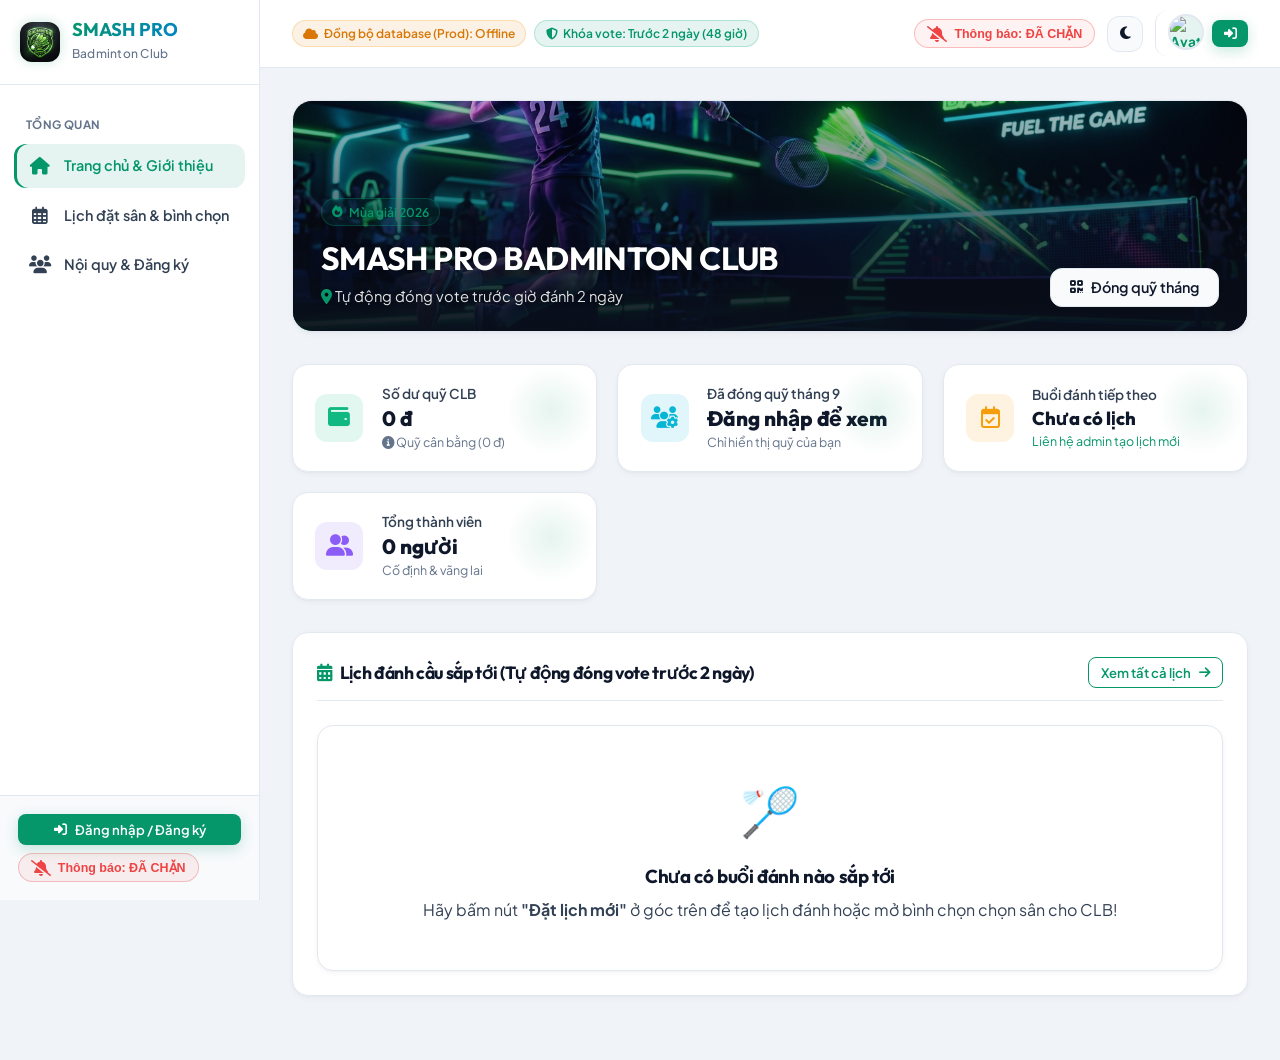
==== index.html @ 97ade087 "Auto sync: 2026-10-11 00:41:10" ====
<!DOCTYPE html>
<html lang="vi" data-theme="light">
<head>
  <meta charset="UTF-8">
  <meta name="viewport" content="width=device-width, initial-scale=1.0">
  <!-- Anti-FOUC Theme Initialization (Browser & User-Personalized Instant Loading) -->
  <script>
    (function() {
      try {
        var sessionRaw = localStorage.getItem('SMASH_PRO_AUTH_SESSION_V2') || sessionStorage.getItem('SMASH_PRO_AUTH_SESSION_V2');
        var userId = null;
        if (sessionRaw) {
          try { userId = JSON.parse(sessionRaw).id; } catch(e){}
        }
        var userTheme = userId ? localStorage.getItem('smash_pro_theme_' + userId) : null;
        var guestTheme = localStorage.getItem('smash_pro_theme_guest');
        var deviceTheme = localStorage.getItem('smash_pro_theme');
        var activeTheme = userTheme || (!userId && guestTheme) || deviceTheme || 'light';
        document.documentElement.setAttribute('data-theme', activeTheme);
      } catch(e) {}
    })();
  </script>
  <title>SMASH PRO - Quản lý đặt sân & quỹ cầu lông hàng tháng</title>
  <meta name="description" content="Ứng dụng quản lý lịch đặt sân cầu lông, bình chọn tham gia tự động khóa trước 2 ngày, quản lý quỹ cố định hàng tháng, VietQR và chia tiền sân thông minh.">

  <!-- Favicon & Browser Tab Icons -->
  <link rel="icon" type="image/svg+xml" href="assets/favicon.svg">
  <link rel="alternate icon" type="image/png" href="assets/favicon.png">
  <link rel="apple-touch-icon" href="assets/favicon.png">
  <meta name="theme-color" content="#10b981">

  <!-- Google Fonts -->
  <link rel="preconnect" href="https://fonts.googleapis.com">
  <link rel="preconnect" href="https://fonts.gstatic.com" crossorigin>
  <link href="https://fonts.googleapis.com/css2?family=Outfit:wght@400;500;600;700;800&family=Plus+Jakarta+Sans:wght@300;400;500;600;700;800&display=swap" rel="stylesheet">

  <!-- Font Awesome 6 Icons -->
  <link rel="stylesheet" href="https://cdnjs.cloudflare.com/ajax/libs/font-awesome/6.4.0/css/all.min.css">

  <!-- Chart.js for Financial Analytics -->
  <script src="https://cdn.jsdelivr.net/npm/chart.js"></script>

  <!-- Canvas Confetti for Payment Success -->
  <script src="https://cdn.jsdelivr.net/npm/canvas-confetti@1.6.0/dist/confetti.browser.min.js"></script>

  <!-- Application Stylesheets -->
  <link rel="stylesheet" href="css/variables.css">
  <link rel="stylesheet" href="css/base.css">
  <link rel="stylesheet" href="css/components.css">
  <link rel="stylesheet" href="css/schedule.css">
  <link rel="stylesheet" href="css/voting.css">
  <link rel="stylesheet" href="css/fund.css">
  <link rel="stylesheet" href="css/utilities.css">
  <link rel="stylesheet" href="css/responsive.css">
</head>
<body>

  <div class="app-container">
    <!-- Sidebar Backdrop for Mobile -->
    <div class="sidebar-backdrop" id="sidebar-backdrop" onclick="document.getElementById('sidebar')?.classList.remove('open'); document.getElementById('sidebar-backdrop')?.classList.remove('active');"></div>

    <!-- Left Sidebar -->
    <aside class="sidebar" id="sidebar">
      <div class="sidebar-brand">
        <div class="flex items-center gap-3" style="flex: 1; min-width: 0;">
          <img src="assets/club-logo.jpg" alt="Logo CLB SMASH PRO" class="brand-logo-img" onerror="this.src='https://ui-avatars.com/api/?name=Smash+Pro&background=10b981&color=fff'">
          <div class="brand-text">
            <h2 id="sidebar-club-name">SMASH PRO</h2>
            <span id="sidebar-club-slogan">Badminton Club</span>
          </div>
        </div>
        <button class="sidebar-close-btn" id="sidebar-close-btn" aria-label="Đóng menu" onclick="document.getElementById('sidebar')?.classList.remove('open'); document.getElementById('sidebar-backdrop')?.classList.remove('active');">
          <i class="fas fa-times"></i>
        </button>
      </div>

      <nav class="sidebar-nav">
        <div class="nav-section-title">Tổng quan</div>
        <a href="#dashboard" class="nav-link active" data-tab="dashboard">
          <i class="fas fa-home"></i>
          <span>Trang chủ & Giới thiệu</span>
        </a>
        <a href="#schedule" class="nav-link" data-tab="schedule">
          <i class="far fa-calendar-alt"></i>
          <span>Lịch đặt sân & bình chọn</span>
        </a>
        <a href="#members" class="nav-link" data-tab="members">
          <i class="fas fa-users"></i>
          <span id="nav-members-label">Thành viên & Nội quy</span>
        </a>

        <div class="nav-section-title member-fixed-only">Tài chính & quỹ</div>
        <a href="#fund" class="nav-link member-fixed-only" data-tab="fund">
          <i class="fas fa-hand-holding-usd"></i>
          <span>Quỹ cố định hàng tháng</span>
        </a>
        <a href="#cashbook" class="nav-link member-fixed-only" data-tab="cashbook">
          <i class="fas fa-book-open"></i>
          <span>Sổ thu chi CLB</span>
        </a>

        <!-- Admin Only Tools -->
        <div class="nav-section-title admin-only">Quản trị CLB</div>
        <a href="#bill-splitter" class="nav-link admin-only" data-tab="bill-splitter">
          <i class="fas fa-calculator"></i>
          <span>Chia tiền sân (Admin)</span>
        </a>
        <a href="#settings" class="nav-link admin-only" data-tab="settings">
          <i class="fas fa-cog"></i>
          <span>Cài đặt CLB</span>
        </a>
      </nav>

      <div class="sidebar-footer">
        <div id="sidebar-user-card" class="user-card-clickable" onclick="App.openUserProfileModal()" title="Bấm để xem hồ sơ và đổi Avatar" style="display: none; background: var(--bg-card); border: 1px solid var(--border-color); border-radius: var(--radius-md); padding: 0.65rem 0.75rem; margin-bottom: 0.6rem; cursor: pointer;">
          <div class="flex items-center gap-3">
            <div style="position: relative;">
              <img id="sidebar-user-avatar" class="avatar" src="https://ui-avatars.com/api/?name=User&background=10b981&color=fff" alt="Avatar" style="width: 38px; height: 38px; border-radius: 50%; object-fit: cover;">
              <span style="position: absolute; bottom: -2px; right: -2px; width: 15px; height: 15px; background: var(--primary); color: #fff; border-radius: 50%; font-size: 8px; display: flex; align-items: center; justify-content: center; border: 1.5px solid var(--bg-card);" title="Đổi Avatar"><i class="fas fa-camera"></i></span>
            </div>
            <div style="flex: 1; min-width: 0;">
              <div class="flex items-center justify-between gap-1">
                <div id="sidebar-user-name" class="font-bold truncate" style="font-size: 0.85rem; color: var(--text-main);">Người dùng</div>
                <i class="fas fa-edit text-muted" style="font-size: 0.75rem;" title="Chỉnh sửa hồ sơ"></i>
              </div>
              <span id="sidebar-user-role" class="badge badge-warning" style="font-size: 0.65rem; margin-top: 0.15rem; display: inline-block;">Thành viên</span>
            </div>
          </div>
        </div>
        <div id="sidebar-auth-btn-wrapper">
          <button class="btn btn-primary btn-sm w-full" style="justify-content: center;" onclick="App.showAuthModal('login')">
            <i class="fas fa-sign-in-alt"></i> Đăng nhập / Đăng ký
          </button>
        </div>

        <!-- Notification Toggle Button -->
        <div id="notif-toggle-sidebar" style="margin-top: 0.5rem;"></div>
      </div>
    </aside>

    <!-- Main Content Area -->
    <main class="main-content">
      <!-- Top Sticky Header -->
      <header class="top-header">
        <div class="flex items-center gap-3">
          <button class="mobile-menu-btn" id="mobile-menu-toggle" aria-label="Mở danh mục điều hướng">
            <i class="fas fa-bars"></i>
          </button>
          <div class="flex items-center gap-2">
            <span class="badge badge-paid" id="cloud-sync-badge" onclick="AppStorage.pullFromCloud()" title="Bấm để đồng bộ dữ liệu database mới nhất" style="font-size: 0.75rem; cursor: pointer;">
              <i class="fas fa-cloud text-primary"></i> <span id="cloud-sync-text">Đồng bộ database: Đã kết nối</span>
            </span>
            <button type="button" class="btn btn-outline-primary btn-sm hidden sm:inline-flex" onclick="AppStorage.pushToCloud(null, true)" title="Lưu dữ liệu hiện tại lên database ngay" style="padding: 0.2rem 0.55rem; font-size: 0.72rem; border-radius: var(--radius-full);">
              <i class="fas fa-cloud-upload-alt"></i> <span>Lưu Database</span>
            </button>
            <span class="badge badge-paid" style="font-size: 0.75rem;"><i class="fas fa-shield-alt"></i> Khóa vote: Trước 2 ngày (48 giờ)</span>
          </div>
        </div>

        <div class="flex items-center gap-3">
          <!-- Notification Toggle -->
          <div id="notif-toggle-header"></div>

          <!-- Theme Toggle -->
          <button class="btn btn-secondary btn-icon" onclick="App.toggleTheme()" title="Đổi giao diện sáng / tối">
            <i id="theme-toggle-icon" class="fas fa-sun"></i>
          </button>

          <!-- Current User Profile & Login/Logout in Header -->
          <div class="flex items-center gap-2 sm:gap-3 user-card-clickable" id="header-user-section" onclick="App.handleHeaderUserClick()" title="Hồ sơ người dùng" style="border-left: 1px solid var(--border-color); padding-left: 0.75rem; cursor: pointer; border-radius: var(--radius-md); padding-top: 0.2rem; padding-bottom: 0.2rem;">
            <div style="position: relative;">
              <img id="header-user-avatar" class="avatar" src="https://ui-avatars.com/api/?name=Khach&background=64748b&color=fff" alt="Avatar" style="object-fit: cover;">
              <span id="header-user-edit-dot" style="display: none; position: absolute; bottom: -2px; right: -2px; width: 13px; height: 13px; background: var(--primary); color: #fff; border-radius: 50%; font-size: 7px; display: flex; align-items: center; justify-content: center; border: 1.5px solid var(--bg-card);"><i class="fas fa-pen"></i></span>
            </div>
            <div class="hidden sm:block" style="line-height: 1.2;">
              <div id="header-user-name" class="font-bold" style="font-size: 0.88rem;">Khách vãng lai</div>
              <span id="header-user-role" class="badge badge-neutral" style="font-size: 0.68rem; margin-top: 0.15rem;">Chưa đăng nhập</span>
            </div>
            <div id="header-auth-btn-wrapper">
              <button class="btn btn-primary btn-sm" onclick="App.showAuthModal('login'); event.stopPropagation();" title="Đăng nhập tài khoản" style="padding: 0.4rem 0.65rem;">
                <i class="fas fa-sign-in-alt"></i> <span class="hidden md:inline">Đăng nhập</span>
              </button>
            </div>
          </div>
        </div>
      </header>

      <!-- Page Content Area with Tab Panes -->
      <div class="page-body">

        <!-- TAB 1: DASHBOARD -->
        <div class="tab-pane active" id="tab-dashboard">
          <!-- Hero Club Banner -->
          <div class="card" style="padding: 0; margin-bottom: 2rem; border-radius: var(--radius-xl); overflow: hidden; position: relative;">
            <div style="height: 230px; background: url('assets/hero-banner.jpg') center/cover no-repeat; position: relative;">
              <div style="position: absolute; inset: 0; background: linear-gradient(180deg, rgba(9, 14, 26, 0.25) 0%, rgba(9, 14, 26, 0.96) 100%);"></div>
              <div style="position: absolute; bottom: 1.5rem; left: 1.75rem; right: 1.75rem; display: flex; justify-content: space-between; align-items: flex-end; flex-wrap: wrap; gap: 1rem;">
                <div style="flex: 1; min-width: 0;">
                  <div class="flex items-center gap-2" style="margin-bottom: 0.5rem; flex-wrap: wrap;">
                    <span class="badge badge-paid" id="dash-hero-season"><i class="fas fa-fire"></i> Mùa giải 2026</span>
                    <button class="btn btn-icon btn-xs admin-only" onclick="SettingsModule.openEditHeroBannerModal()" title="Admin: Chỉnh sửa thông tin banner" style="padding: 0.15rem 0.45rem; font-size: 0.72rem; border-radius: var(--radius-full); background: rgba(0,0,0,0.45); border: 1px solid rgba(255,255,255,0.35); color: #fff;">
                      <i class="fas fa-pencil-alt text-warning"></i>
                    </button>
                  </div>
                  <h1 id="dash-hero-title" style="font-size: 2rem; color: #fff; text-shadow: 0 2px 10px rgba(0,0,0,0.5); word-break: break-word;">SMASH PRO BADMINTON CLUB</h1>
                  <p id="dash-hero-subtitle" style="color: rgba(255, 255, 255, 0.88); font-size: 0.92rem; margin-top: 0.2rem; text-shadow: 0 1px 4px rgba(0,0,0,0.6); word-break: break-word;">
                    <i class="fas fa-map-marker-alt text-primary"></i> Tự động đóng vote trước giờ đánh 2 ngày
                  </p>
                </div>
                <div class="flex gap-2" style="flex-shrink: 0;">
                  <button class="btn btn-primary admin-only" onclick="ScheduleModule.openAddSessionModal()">
                    <i class="fas fa-plus"></i> Đặt lịch mới
                  </button>
                  <button class="btn btn-secondary" onclick="App.openTab('fund')">
                    <i class="fas fa-qrcode"></i> Đóng quỹ tháng
                  </button>
                </div>
              </div>
            </div>
          </div>

          <!-- Quick Statistics Widgets -->
          <div class="stat-grid">
            <div class="stat-card" onclick="App.openTab('cashbook')" title="Xem chi tiết sổ thu chi & số dư quỹ CLB" style="cursor: pointer;">
              <div class="stat-icon" style="background: rgba(16, 185, 129, 0.12); color: #10b981;">
                <i class="fas fa-wallet"></i>
              </div>
              <div class="stat-info">
                <span class="stat-label">Số dư quỹ CLB</span>
                <span class="stat-value" id="dash-fund-balance">0 đ</span>
                <span class="stat-sub text-primary" id="dash-fund-status"><i class="fas fa-check-circle"></i> Sẵn sàng thanh toán</span>
              </div>
            </div>

            <div class="stat-card" onclick="App.openTab('fund')" title="Xem chi tiết danh sách đóng quỹ tháng" style="cursor: pointer;">
              <div class="stat-icon" style="background: rgba(6, 182, 212, 0.12); color: #06b6d4;">
                <i class="fas fa-users-cog"></i>
              </div>
              <div class="stat-info">
                <span class="stat-label">Đã đóng quỹ tháng 9</span>
                <span class="stat-value" id="dash-paid-members">0/0 thành viên</span>
                <span class="stat-sub text-warning" id="dash-pending-dues">0 chờ duyệt</span>
              </div>
            </div>

            <div class="stat-card" onclick="App.openTab('schedule')" title="Xem và tạo lịch đánh cầu / khảo sát vote" style="cursor: pointer;">
              <div class="stat-icon" style="background: rgba(245, 158, 11, 0.12); color: #f59e0b;">
                <i class="far fa-calendar-check"></i>
              </div>
              <div class="stat-info">
                <span class="stat-label">Buổi đánh tiếp theo</span>
                <span class="stat-value" id="dash-next-session-title" style="font-size: 1.15rem;">Chưa có lịch</span>
                <span class="stat-sub text-primary" id="dash-next-session-time">Tạo lịch mới trong tab Lịch sân</span>
              </div>
            </div>

            <div class="stat-card" onclick="App.openTab('members')" title="Xem danh sách & quản lý thành viên" style="cursor: pointer;">
              <div class="stat-icon" style="background: rgba(139, 92, 246, 0.12); color: #8b5cf6;">
                <i class="fas fa-user-friends"></i>
              </div>
              <div class="stat-info">
                <span class="stat-label">Tổng thành viên</span>
                <span class="stat-value" id="dash-total-members">0 người</span>
                <span class="stat-sub text-secondary">Cố định & vãng lai</span>
              </div>
            </div>
          </div>

          <!-- Upcoming Sessions Section in Dashboard -->
          <div class="card" style="margin-bottom: 2rem;">
            <div class="card-header">
              <h2 class="card-title">
                <i class="fas fa-calendar-alt text-primary"></i> Lịch đánh cầu sắp tới (Tự động đóng vote trước 2 ngày)
              </h2>
              <button class="btn btn-outline-primary btn-sm" onclick="App.openTab('schedule')">
                Xem tất cả lịch <i class="fas fa-arrow-right"></i>
              </button>
            </div>
            <div class="session-grid" id="dashboard-sessions-preview">
              <!-- Dynamically loaded -->
            </div>
          </div>
        </div>

        <!-- TAB 2: SCHEDULE & VOTING -->
        <div class="tab-pane" id="tab-schedule">
          <!-- Lịch bình chọn tự động (Ban quản trị & thành viên được chỉ định) -->
          <div id="auto-schedule-panel"></div>
          <!-- Compact Schedule Header -->
          <div class="schedule-page-header">
            <div class="sched-header-title-box">
              <h1 class="sched-main-title"><i class="fas fa-calendar-day text-primary"></i> Lịch trình & bình chọn</h1>
              <p class="sched-main-subtitle text-secondary">
                <i class="fas fa-info-circle text-primary"></i> Khóa bình chọn trước giờ đánh <strong>48 giờ</strong>.
              </p>
            </div>
            <div class="sched-header-action">
              <button class="btn btn-primary btn-sm admin-only" onclick="ScheduleModule.openAddSessionModal()">
                <i class="fas fa-plus-circle"></i> <span>Đặt lịch mới</span>
              </button>
            </div>
          </div>

          <!-- Ultra Compact Schedule Summary Strip -->
          <div class="sched-compact-strip">
            <div class="sched-strip-item">
              <div class="sched-strip-icon sched-icon-month"><i class="far fa-calendar-check"></i></div>
              <div class="sched-strip-text">
                <span class="sched-strip-val" id="sched-stat-month-count">--</span>
                <span class="sched-strip-lbl" id="sched-stat-month-label">Tháng 9 / 2026</span>
              </div>
            </div>
            <div class="sched-strip-divider"></div>
            <div class="sched-strip-item">
              <div class="sched-strip-icon sched-icon-votes"><i class="fas fa-poll-h"></i></div>
              <div class="sched-strip-text">
                <span class="sched-strip-val" id="sched-stat-open-votes">--</span>
                <span class="sched-strip-lbl">Mở vote (48h)</span>
              </div>
            </div>
            <div class="sched-strip-divider"></div>
            <div class="sched-strip-item sched-strip-next">
              <div class="sched-strip-icon sched-icon-next"><i class="fas fa-feather-alt"></i></div>
              <div class="sched-strip-text">
                <span class="sched-strip-val sched-next-title" id="sched-stat-next-title">--</span>
                <span class="sched-strip-lbl sched-next-meta" id="sched-stat-next-desc">--</span>
              </div>
            </div>
          </div>

          <!-- Schedule Controls & View Mode Switcher -->
          <div class="schedule-controls-bar">
            <!-- View Mode Switcher -->
            <div class="view-mode-toggle">
              <button class="view-mode-btn active" data-view="calendar" onclick="ScheduleModule.switchViewMode('calendar')">
                <i class="far fa-calendar-alt"></i> <span>Lịch tháng</span>
              </button>
              <button class="view-mode-btn" data-view="cards" onclick="ScheduleModule.switchViewMode('cards')">
                <i class="fas fa-th-large"></i> <span>Dạng thẻ</span>
              </button>
            </div>

            <!-- Quick Filter Tabs for Card View / Quick status -->
            <div class="filter-tabs">
              <button class="filter-tab active" data-filter="upcoming" onclick="ScheduleModule.setFilter('upcoming', this)">
                <i class="fas fa-calendar-check"></i> <span>Sắp diễn ra</span>
              </button>
              <button class="filter-tab" data-filter="past" onclick="ScheduleModule.setFilter('past', this)">
                <i class="fas fa-history"></i> <span>Đã kết thúc</span>
              </button>
              <button class="filter-tab" data-filter="all" onclick="ScheduleModule.setFilter('all', this)">
                <i class="fas fa-list"></i> <span>Tất cả</span>
              </button>
            </div>
          </div>

          <!-- VIEW 1: MONTHLY CALENDAR GRID -->
          <div id="schedule-calendar-view" class="calendar-card" style="margin-bottom: 2rem;">
            <!-- Calendar Navigation Header -->
            <div class="calendar-header-nav">
              <div class="calendar-month-info">
                <h2 class="calendar-month-title" id="calendar-month-display">
                  <i class="far fa-calendar-alt text-primary"></i> Tháng 9 / 2026
                </h2>
                <button class="calendar-today-btn" onclick="ScheduleModule.goToToday()">
                  <i class="fas fa-dot-circle text-primary"></i> Hôm nay
                </button>
              </div>

              <div class="calendar-nav-buttons">
                <button class="calendar-nav-btn" onclick="ScheduleModule.prevMonth()" title="Tháng trước">
                  <i class="fas fa-chevron-left"></i>
                </button>
                <button class="calendar-nav-btn" onclick="ScheduleModule.nextMonth()" title="Tháng sau">
                  <i class="fas fa-chevron-right"></i>
                </button>
              </div>
            </div>

            <!-- Responsive Scrollable Wrapper -->
            <div class="calendar-grid-wrapper">
              <!-- Weekday Headers -->
              <div class="calendar-weekdays-grid">
                <div class="calendar-weekday-cell"><span class="desktop-name">Thứ 2</span><span class="mobile-name">T2</span></div>
                <div class="calendar-weekday-cell"><span class="desktop-name">Thứ 3</span><span class="mobile-name">T3</span></div>
                <div class="calendar-weekday-cell"><span class="desktop-name">Thứ 4</span><span class="mobile-name">T4</span></div>
                <div class="calendar-weekday-cell"><span class="desktop-name">Thứ 5</span><span class="mobile-name">T5</span></div>
                <div class="calendar-weekday-cell"><span class="desktop-name">Thứ 6</span><span class="mobile-name">T6</span></div>
                <div class="calendar-weekday-cell is-weekend"><span class="desktop-name">Thứ 7</span><span class="mobile-name">T7</span></div>
                <div class="calendar-weekday-cell is-weekend"><span class="desktop-name">Chủ nhật</span><span class="mobile-name">CN</span></div>
              </div>

              <!-- 7x5/7x6 Day Cells Grid -->
              <div class="calendar-days-grid" id="calendar-grid-body">
                <!-- Dynamically populated by ScheduleModule.renderMonthCalendar() -->
              </div>
            </div>
          </div>

          <!-- UPCOMING / PAST SESSIONS LIST (Always visible below calendar) -->
          <div id="schedule-calendar-upcoming" style="margin-bottom: 2.5rem;">
            <div class="flex justify-between items-center flex-wrap gap-2" style="margin-bottom: 1rem;">
              <h3 style="font-size: 1.15rem; display: flex; align-items: center; gap: 0.5rem;" id="schedule-list-section-title">
                <i class="fas fa-list-check text-primary"></i> Danh sách buổi đánh & bình chọn sắp tới
              </h3>
              <span class="text-secondary" style="font-size: 0.85rem;" id="schedule-list-section-subtitle">Tự động chốt và đóng vote trước 2 ngày</span>
            </div>
            <div id="schedule-upcoming-list" class="session-grid">
              <!-- Dynamically loaded -->
            </div>
          </div>

          <!-- VIEW 2: CARDS GRID VIEW -->
          <div id="schedule-cards-view" class="session-grid" style="display: none;">
            <div id="sessions-container" class="session-grid" style="grid-column: 1 / -1; margin-top: 0;">
              <!-- Dynamically loaded -->
            </div>
          </div>
        </div>

        <!-- TAB 3: MONTHLY FUND -->
        <div class="tab-pane" id="tab-fund">
          <div class="tab-page-header">
            <div class="tab-header-title-box">
              <h1 class="tab-main-title"><i class="fas fa-hand-holding-usd text-primary"></i> Quỹ cố định CLB</h1>
              <p class="tab-main-subtitle text-secondary">
                <i class="fas fa-qrcode text-primary"></i> Theo dõi thu quỹ & quét mã VietQR tự động.
              </p>
            </div>
            <div class="tab-header-actions">
              <button class="btn btn-outline-primary btn-sm admin-only" onclick="FundModule.openSetFeeModal()" title="Admin: Cài đặt số tiền cần đóng quỹ mỗi tháng">
                <i class="fas fa-cog"></i> <span>Cài đặt mức quỹ</span>
              </button>
              <button class="btn btn-primary btn-sm" onclick="FundModule.openPaymentModal((AppStorage.getCurrentUser() && AppStorage.getCurrentUser().id) || '')">
                <i class="fas fa-qrcode"></i> <span>Quét VietQR</span>
              </button>
              <button class="btn btn-secondary btn-sm" onclick="FundModule.sendReminderMessage()">
                <i class="fas fa-bell"></i> <span>Nhắc quỹ</span>
              </button>
            </div>
          </div>

          <!-- Fund Summary Hero Box -->
          <div id="fund-summary-container">
            <!-- Dynamically loaded -->
          </div>

          <!-- Dues Filter Tabs & Table -->
          <div class="card">
            <div class="card-header">
              <div class="flex items-center gap-3">
                <h3 class="card-title"><i class="fas fa-users-cog text-primary"></i> Danh sách thành viên & trạng thái góp quỹ</h3>
              </div>
              <div class="filter-tabs">
                <button class="filter-tab fund-filter-tab active" data-fund-filter="all" onclick="FundModule.setFilter('all')">Tất cả</button>
                <button class="filter-tab fund-filter-tab" data-fund-filter="paid" onclick="FundModule.setFilter('paid')">Đã đóng</button>
                <button class="filter-tab fund-filter-tab" data-fund-filter="pending" onclick="FundModule.setFilter('pending')">Chờ duyệt</button>
                <button class="filter-tab fund-filter-tab" data-fund-filter="unpaid" onclick="FundModule.setFilter('unpaid')">Chưa đóng</button>
              </div>
            </div>

            <div class="table-responsive">
              <table class="table">
                <thead>
                  <tr>
                    <th class="text-center">#</th>
                    <th>Thành viên</th>
                    <th>Mức đóng</th>
                    <th>Trạng thái</th>
                    <th>Thời gian</th>
                    <th>Biên lai</th>
                    <th class="text-right">Thao tác</th>
                  </tr>
                </thead>
                <tbody id="dues-table-body">
                  <!-- Dynamically loaded -->
                </tbody>
              </table>
            </div>
          </div>
        </div>

        <!-- TAB 4: FINANCIAL CASHBOOK -->
        <div class="tab-pane" id="tab-cashbook">
          <div class="tab-page-header">
            <div class="tab-header-title-box">
              <h1 class="tab-main-title"><i class="fas fa-book-open text-primary"></i> Sổ thu chi minh bạch</h1>
              <p class="tab-main-subtitle text-secondary">
                <i class="fas fa-shield-alt text-primary"></i> Nhật ký thu quỹ, tiền sân, tiền cầu Hải Yến & nước.
              </p>
            </div>
            <div class="tab-header-actions">
              <button class="btn btn-secondary btn-sm" onclick="CashbookModule.exportCSV()">
                <i class="fas fa-file-csv"></i> <span>Xuất CSV</span>
              </button>
              <button class="btn btn-primary btn-sm" onclick="CashbookModule.openAddTransactionModal()">
                <i class="fas fa-plus"></i> <span>Ghi thu/chi</span>
              </button>
            </div>
          </div>

          <div class="cashbook-grid">
            <!-- Totals & History -->
            <div class="card">
              <div class="card-header">
                <h3 class="card-title"><i class="fas fa-list-alt text-primary"></i> Lịch sử giao dịch sổ quỹ</h3>
                <div class="flex gap-3">
                  <span class="text-primary font-bold" id="cashbook-income">+0 đ</span>
                  <span class="text-danger font-bold" id="cashbook-expense">-0 đ</span>
                </div>
              </div>
              <div class="transaction-list" id="transaction-list-container" style="max-height: 480px; overflow-y: auto;">
                <!-- Dynamically loaded -->
              </div>
            </div>

            <!-- Chart Card -->
            <div class="card flex flex-col justify-between">
              <div class="card-header">
                <h3 class="card-title"><i class="fas fa-chart-pie text-primary"></i> Tỷ lệ thu - chi</h3>
                <span class="font-bold text-primary font-mono" id="cashbook-balance">0 đ</span>
              </div>
              <div style="position: relative; height: 240px; margin: auto 0;">
                <canvas id="financial-chart"></canvas>
              </div>
              <div class="text-center text-muted" style="font-size: 0.76rem; padding-top: 0.75rem; border-top: 1px solid var(--border-color);">
                Cập nhật tự động theo biến động thu chi
              </div>
            </div>
          </div>
        </div>

        <!-- TAB 5: BILL SPLITTER (ADMIN ONLY) -->
        <div class="tab-pane" id="tab-bill-splitter">
          <div class="tab-page-header">
            <div class="tab-header-title-box">
              <div class="flex items-center gap-2">
                <span class="badge badge-warning" style="font-size: 0.68rem;"><i class="fas fa-shield-alt"></i> Admin</span>
                <h1 class="tab-main-title"><i class="fas fa-calculator text-primary"></i> Chia tiền sân & cầu</h1>
              </div>
              <p class="tab-main-subtitle text-secondary">
                <i class="fas fa-receipt text-primary"></i> Tính tiền sân, cầu, nước & xuất mã VietQR vãng lai.
              </p>
            </div>
            <div class="tab-header-actions">
              <button class="btn btn-primary btn-sm" onclick="BillSplitterModule.calculateBill()">
                <i class="fas fa-sync-alt"></i> <span>Tính lại</span>
              </button>
            </div>
          </div>

          <div class="split-bill-card">
            <div class="bill-splitter-grid">
              <div class="form-group">
                <label class="form-label">Chọn buổi đánh:</label>
                <select id="splitter-session-select" class="form-select" onchange="BillSplitterModule.loadSessionForBill(this.value)">
                  <!-- Populated dynamically -->
                </select>
              </div>

              <div class="form-group">
                <label class="form-label">Chế độ phân bổ:</label>
                <select id="bill-split-mode" class="form-select" onchange="BillSplitterModule.calculateBill()">
                  <option value="guests_only">Cố định trừ quỹ - Thu phí vãng lai</option>
                  <option value="all">Chia đều cho tất cả người tham gia</option>
                </select>
              </div>

              <div class="form-group">
                <label class="form-label">Tiền thuê sân (VNĐ):</label>
                <input type="number" id="bill-court-fee" class="form-control" value="" placeholder="Nhập tiền sân" step="10000" oninput="BillSplitterModule.calculateBill()">
              </div>

              <div class="form-group">
                <label class="form-label">Số ống cầu dùng:</label>
                <input type="number" id="bill-shuttle-tubes" class="form-control" value="" placeholder="0" min="0" oninput="BillSplitterModule.calculateBill()">
              </div>

              <div class="form-group">
                <label class="form-label">Giá 1 ống cầu (VNĐ):</label>
                <input type="number" id="bill-shuttle-price" class="form-control" value="" placeholder="Giá 1 ống" step="5000" oninput="BillSplitterModule.calculateBill()">
              </div>

              <div class="form-group">
                <label class="form-label">Tiền nước uống (VNĐ):</label>
                <input type="number" id="bill-drink-fee" class="form-control" value="" placeholder="0" step="5000" oninput="BillSplitterModule.calculateBill()">
              </div>

              <div class="form-group">
                <label class="form-label">Chi phí khác (nếu có):</label>
                <input type="number" id="bill-other-fee" class="form-control" value="0" step="5000" oninput="BillSplitterModule.calculateBill()">
              </div>

              <div class="form-group">
                <label class="form-label">Phí vãng lai / người (VNĐ):</label>
                <input type="number" id="bill-guest-fee" class="form-control" value="" min="0" step="5000" oninput="BillSplitterModule.calculateBill()">
              </div>

              <div class="form-group">
                <label class="form-label">Khách thêm ngoài danh sách vote:</label>
                <input type="number" id="bill-player-count" class="form-control" value="0" min="0" oninput="BillSplitterModule.calculateBill()">
              </div>
            </div>

            <!-- Result breakdown -->
            <div id="bill-calculation-result">
              <!-- Dynamically populated -->
            </div>
          </div>
        </div>

        <!-- TAB 6: MEMBERS MANAGEMENT & ROSTER -->
        <div class="tab-pane" id="tab-members">
          <div class="tab-page-header">
            <div class="tab-header-title-box">
              <h1 class="tab-main-title"><i class="fas fa-users text-primary"></i> Quản lý thành viên CLB</h1>
              <p class="tab-main-subtitle text-secondary">
                <i class="fas fa-id-badge text-primary"></i> Danh sách thành viên cố định, khách vãng lai, liên hệ Zalo & phân quyền quản trị.
              </p>
            </div>
            <div class="settings-action-grid">
              <button class="btn btn-primary btn-sm admin-only" onclick="MembersModule.openAddMemberModal()" title="Thêm thành viên mới vào CLB">
                <i class="fas fa-user-plus"></i> <span>Thêm thành viên</span>
              </button>
              <button class="btn btn-secondary btn-sm admin-only" onclick="MembersModule.copyMemberList()" title="Sao chép danh bạ thành viên gửi Zalo">
                <i class="fas fa-copy"></i> <span>Sao chép SĐT</span>
              </button>
            </div>
          </div>

          <!-- Yêu cầu thành viên cố định (Ban quản trị duyệt / thành viên gửi yêu cầu) -->
          <div id="fixed-requests-panel"></div>

          <!-- Members KPI Summary Mini Cards -->
          <div class="stat-grid" style="grid-template-columns: repeat(auto-fit, minmax(200px, 1fr)); margin-bottom: 1.5rem;">
            <div class="stat-card" style="padding: 1rem 1.25rem;">
              <div class="stat-icon" style="width: 40px; height: 40px; font-size: 1.15rem; background: rgba(139, 92, 246, 0.12); color: #8b5cf6;">
                <i class="fas fa-users"></i>
              </div>
              <div class="stat-info">
                <span class="stat-label" style="font-size: 0.78rem;">Tổng thành viên</span>
                <span class="stat-value" id="members-kpi-total" style="font-size: 1.35rem;">0 người</span>
              </div>
            </div>

            <div class="stat-card" style="padding: 1rem 1.25rem;">
              <div class="stat-icon" style="width: 40px; height: 40px; font-size: 1.15rem; background: rgba(16, 185, 129, 0.12); color: #10b981;">
                <i class="fas fa-calendar-check"></i>
              </div>
              <div class="stat-info">
                <span class="stat-label" style="font-size: 0.78rem;">Thành viên cố định</span>
                <span class="stat-value" id="members-kpi-fixed" style="font-size: 1.35rem;">0 người</span>
              </div>
            </div>

            <div class="stat-card" style="padding: 1rem 1.25rem;">
              <div class="stat-icon" style="width: 40px; height: 40px; font-size: 1.15rem; background: rgba(245, 158, 11, 0.12); color: #f59e0b;">
                <i class="fas fa-bolt"></i>
              </div>
              <div class="stat-info">
                <span class="stat-label" style="font-size: 0.78rem;">Khách vãng lai</span>
                <span class="stat-value" id="members-kpi-guest" style="font-size: 1.35rem;">0 người</span>
              </div>
            </div>

            <div class="stat-card" style="padding: 1rem 1.25rem;">
              <div class="stat-icon" style="width: 40px; height: 40px; font-size: 1.15rem; background: rgba(6, 182, 212, 0.12); color: #06b6d4;">
                <i class="fas fa-user-shield"></i>
              </div>
              <div class="stat-info">
                <span class="stat-label" style="font-size: 0.78rem;">Ban Quản trị / Thủ quỹ</span>
                <span class="stat-value" id="members-kpi-admin" style="font-size: 1.35rem;">0 người</span>
              </div>
            </div>
          </div>

          <!-- Sub-Tab Switcher: [Danh sách thành viên] vs [Phiếu đăng ký gia nhập] -->
          <div class="segmented-control" style="max-width: 440px; margin-bottom: 1.5rem;">
            <button type="button" class="segmented-btn active member-fixed-only" id="subtab-btn-members-list" onclick="MembersModule.switchSubTab('list')">
              <i class="fas fa-list-ul"></i> Danh sách thành viên
            </button>
            <button type="button" class="segmented-btn" id="subtab-btn-members-reg" onclick="MembersModule.switchSubTab('register')">
              <i class="fas fa-id-card"></i> Điều khoản & Đăng ký
            </button>
          </div>

          <!-- SUB-TAB 1: MEMBERS LIST & SEARCH/FILTER -->
          <div id="subtab-panel-members-list">
            <!-- Search & Filter Controls -->
            <div class="card" style="padding: 1rem 1.25rem; margin-bottom: 1.5rem; background: var(--bg-card);">
              <div class="flex flex-col md:flex-row items-center justify-between gap-3">
                <!-- Search Input -->
                <div style="position: relative; width: 100%; max-width: 360px;">
                  <i class="fas fa-search" style="position: absolute; left: 0.9rem; top: 50%; transform: translateY(-50%); color: var(--text-muted); font-size: 0.85rem;"></i>
                  <input type="text" id="members-search-input" class="form-control" placeholder="Tìm theo tên, SĐT hoặc username..." oninput="MembersModule.handleSearch(this.value)" style="padding-left: 2.35rem; font-size: 0.88rem;">
                </div>

                <!-- Filter Pills -->
                <div class="filter-group flex gap-2 flex-wrap" id="members-filter-bar" style="margin-bottom: 0;">
                  <button type="button" class="filter-tab active" data-filter="all" onclick="MembersModule.setFilter('all', this)">
                    Tất cả (<span id="filter-count-all">0</span>)
                  </button>
                  <button type="button" class="filter-tab" data-filter="fixed" onclick="MembersModule.setFilter('fixed', this)">
                    🏸 Cố định (<span id="filter-count-fixed">0</span>)
                  </button>
                  <button type="button" class="filter-tab" data-filter="guest" onclick="MembersModule.setFilter('guest', this)">
                    ⚡ Vãng lai (<span id="filter-count-guest">0</span>)
                  </button>
                  <button type="button" class="filter-tab" data-filter="admin" onclick="MembersModule.setFilter('admin', this)">
                    👑 Admin (<span id="filter-count-admin">0</span>)
                  </button>
                </div>
              </div>
            </div>

            <!-- Members Grid Cards -->
            <div id="members-grid-container" style="display: grid; grid-template-columns: repeat(auto-fill, minmax(320px, 1fr)); gap: 1.25rem;">
              <!-- Populated dynamically by MembersModule.renderMembersTab() -->
            </div>
          </div>

          <!-- SUB-TAB 2: PUBLIC MEMBER REGISTRATION FORM -->
          <div id="subtab-panel-members-reg" style="display: none;">
            <div class="responsive-2col-layout">
              <!-- Registration Form -->
              <div class="card">
                <div class="card-header">
                  <h3 class="card-title"><i class="fas fa-id-card text-primary"></i> Phiếu đăng ký gia nhập CLB</h3>
                </div>

                <form onsubmit="MembersModule.handlePublicMemberRegistration(event)">
                  <div class="form-group">
                    <label class="form-label font-bold">Họ và tên thành viên *</label>
                    <input type="text" id="reg-name" class="form-control" placeholder="VD: Trần Hoàng Nam" required>
                  </div>

                  <div class="form-group">
                    <label class="form-label font-bold">Số điện thoại (Zalo) *</label>
                    <input type="tel" id="reg-phone" class="form-control" placeholder="0988xxxxxx" required>
                  </div>

                  <div class="form-group">
                    <label class="form-label font-bold">Hình thức tham gia *</label>
                    <select id="reg-type" class="form-select">
                      <option value="fixed" selected>🏸 Thành viên cố định (Góp quỹ tháng - cần Ban quản trị duyệt)</option>
                      <option value="guest">⚡ Khách vãng lai (Thu theo buổi)</option>
                    </select>
                  </div>

                  <div class="form-group">
                    <label class="form-label">Giới thiệu bản thân / Ghi chú (nếu có)</label>
                    <textarea id="reg-note" class="form-control" placeholder="VD: Tay vợt tay trái, sở trường đánh lưới, thường rảnh tối T3 và T7..."></textarea>
                  </div>

                  <button type="submit" class="btn btn-primary w-full btn-lg" style="margin-top: 1rem;">
                    <i class="fas fa-paper-plane"></i> Gửi đăng ký gia nhập CLB
                  </button>
                </form>
              </div>

              <!-- Club Info & Rules for Members -->
              <div class="card flex flex-col justify-between">
                <div>
                  <div class="card-header flex justify-between items-center" style="margin-bottom: 0.75rem;">
                    <h3 class="card-title" style="margin-bottom: 0;"><i class="fas fa-info-circle text-primary"></i> Quyền lợi & quy định CLB</h3>
                    <button type="button" class="btn btn-outline-primary btn-sm admin-only" onclick="MembersModule.openEditBenefitsAndRulesModal()" title="Chỉnh sửa quyền lợi & quy định CLB" style="padding: 0.25rem 0.6rem; font-size: 0.78rem;">
                      <i class="fas fa-edit"></i> <span>Sửa quy định</span>
                    </button>
                  </div>
                  <div id="club-benefits-rules-list" style="display: flex; flex-direction: column; gap: 1rem; font-size: 0.9rem; line-height: 1.5;">
                    <div class="flex items-start gap-3">
                      <i class="fas fa-check-circle text-primary" style="margin-top: 0.2rem; flex-shrink: 0;"></i>
                      <div><strong>Quyền lợi thành viên cố định:</strong> Tham gia mọi buổi đánh định kỳ và hưởng quyền lợi thành viên trọn gói.</div>
                    </div>
                    <div class="flex items-start gap-3">
                      <i class="fas fa-check-circle text-primary" style="margin-top: 0.2rem; flex-shrink: 0;"></i>
                      <div><strong>Tự động đóng vote 2 ngày:</strong> Đảm bảo chốt sân đúng số lượng, không bị thiếu hoặc quá tải sân.</div>
                    </div>
                    <div class="flex items-start gap-3">
                      <i class="fas fa-check-circle text-primary" style="margin-top: 0.2rem; flex-shrink: 0;"></i>
                      <div><strong>Quỹ sân minh bạch:</strong> Thu quỹ qua VietQR tự động, sao kê rõ ràng công khai.</div>
                    </div>
                    <div class="flex items-start gap-3">
                      <i class="fas fa-check-circle text-primary" style="margin-top: 0.2rem; flex-shrink: 0;"></i>
                      <div><strong>Cầu sử dụng:</strong> n/a</div>
                    </div>
                  </div>
                </div>

                <!-- Read-only Member List Preview -->
                <div style="margin-top: 1.5rem; background: var(--bg-input); padding: 1rem; border-radius: var(--radius-md); border: 1px solid var(--border-color);">
                  <div class="flex justify-between items-center" style="margin-bottom: 0.5rem;">
                    <strong style="font-size: 0.85rem;"><i class="fas fa-users text-primary"></i> Thành viên hiện tại:</strong>
                    <span class="badge badge-paid" id="reg-member-count-badge">0 thành viên</span>
                  </div>
                  <div id="public-member-roster" class="flex flex-wrap gap-2" style="max-height: 120px; overflow-y: auto;">
                    <!-- Loaded dynamically -->
                  </div>
                </div>
              </div>
            </div>
          </div>
        </div>

        <!-- TAB 7: SETTINGS & ADMIN (ADMIN ONLY) -->
        <div class="tab-pane" id="tab-settings">
          <div class="tab-page-header">
            <div class="tab-header-title-box">
              <div class="flex items-center gap-2">
                <span class="badge badge-warning" style="font-size: 0.68rem;"><i class="fas fa-shield-alt"></i> Admin</span>
                <h1 class="tab-main-title"><i class="fas fa-cog text-primary"></i> Cài đặt CLB & Thành viên</h1>
              </div>
              <p class="tab-main-subtitle text-secondary">
                <i class="fas fa-sliders-h text-primary"></i> Cấu hình mức quỹ, tài khoản VietQR và quản lý thành viên.
              </p>
            </div>
            <div class="settings-action-grid">
              <button class="btn btn-primary btn-sm" onclick="AppStorage.pushToCloud(null, true)" title="Đồng bộ dữ liệu hiện tại lên database">
                <i class="fas fa-cloud-upload-alt"></i> <span>Lưu Database</span>
              </button>
              <button class="btn btn-secondary btn-sm" onclick="AppStorage.pullFromCloud(true)" title="Tải dữ liệu mới nhất từ database">
                <i class="fas fa-cloud-download-alt"></i> <span>Tải Database</span>
              </button>
              <button class="btn btn-secondary btn-sm" onclick="AppStorage.exportBackup()" title="Sao lưu tệp JSON về máy">
                <i class="fas fa-download"></i> <span>Sao lưu JSON</span>
              </button>
              <button class="btn btn-secondary btn-sm" onclick="document.getElementById('backup-file-input').click()" title="Phục hồi CSDL từ tệp JSON">
                <i class="fas fa-upload"></i> <span>Nhập JSON</span>
              </button>
              <input type="file" id="backup-file-input" accept=".json" style="display: none;" onchange="AppStorage.handleBackupFileUpload(event)">
              <button type="button" class="btn btn-outline-danger btn-sm" onclick="SettingsModule.confirmResetDatabase()" title="Khôi phục CSDL mặc định">
                <i class="fas fa-undo"></i> <span>Reset CSDL</span>
              </button>
            </div>
          </div>

          <!-- Bản sao lưu dữ liệu trên thiết bị (Ban quản trị) -->
          <div id="device-backups-panel" class="admin-only"></div>

          <div class="responsive-2col-layout">
            <!-- Club Config Form -->
            <div class="card">
              <div class="card-header">
                <h3 class="card-title"><i class="fas fa-sliders-h text-primary"></i> Quy tắc hoạt động & thu phí</h3>
              </div>

              <form onsubmit="SettingsModule.saveClubSettings(event)">
                <div class="responsive-form-row">
                  <div class="form-group">
                    <label class="form-label">Tên đầy đủ CLB *</label>
                    <input type="text" id="set-club-name" class="form-control" required>
                  </div>
                  <div class="form-group">
                    <label class="form-label">Tên viết tắt *</label>
                    <input type="text" id="set-club-short" class="form-control" required>
                  </div>
                </div>

                <div class="responsive-form-row">
                  <div class="form-group">
                    <label class="form-label"><i class="fas fa-fire text-primary"></i> Mùa giải / Giai đoạn</label>
                    <input type="text" id="set-club-season" class="form-control" placeholder="VD: Mùa giải 2026">
                  </div>
                  <div class="form-group">
                    <label class="form-label">Khẩu hiệu / Slogan</label>
                    <input type="text" id="set-club-slogan" class="form-control">
                  </div>
                </div>

                <div class="responsive-form-row">
                  <div class="form-group">
                    <label class="form-label"><i class="fas fa-home text-primary"></i> Sân nhà mặc định</label>
                    <input type="text" id="set-court-default" class="form-control" placeholder="VD: Sân cầu lông CLB (Sân 1 & 2)">
                  </div>
                  <div class="form-group">
                    <label class="form-label"><i class="fas fa-map-marker-alt text-primary"></i> Địa chỉ cụ thể sân</label>
                    <input type="text" id="set-court-address" class="form-control" placeholder="VD: Số 123 Đường ABC, Quận XYZ, TP.HCM">
                  </div>
                </div>

                <div class="form-group">
                  <label class="form-label"><i class="fas fa-bullhorn text-primary"></i> Dòng thông tin / Ghi chú Banner (Trang chủ)</label>
                  <input type="text" id="set-club-banner-subtitle" class="form-control" placeholder="VD: Sân cầu lông CLB • Tự động đóng vote trước giờ đánh 2 ngày">
                  <span class="text-secondary" style="font-size: 0.75rem; margin-top: 0.25rem; display: block;">
                    Dòng chữ này hiển thị ngay dưới tên CLB trên banner trang chủ. Để trống sẽ tự động lấy theo [Sân nhà mặc định] • [Thời gian đóng vote].
                  </span>
                </div>

                <div class="form-group">
                  <div class="flex items-center justify-between" style="margin-bottom: 0.35rem;">
                    <label class="form-label" style="margin-bottom:0;"><i class="fas fa-link text-primary"></i> Link Google Maps / Bản đồ vị trí:</label>
                    <div class="flex gap-2">
                      <button type="button" class="btn btn-outline-primary btn-sm" onclick="ScheduleModule.openEditCourtLocationModal('club')" style="padding: 0.15rem 0.45rem; font-size: 0.72rem;">
                        <i class="fas fa-map-marked-alt"></i> Mở công cụ sửa vị trí
                      </button>
                      <button type="button" class="btn btn-outline-secondary btn-sm" onclick="ScheduleModule.testMapLocation('set-court-address')" style="padding: 0.15rem 0.45rem; font-size: 0.72rem;">
                        <i class="fas fa-external-link-alt"></i> Thử Maps
                      </button>
                    </div>
                  </div>
                  <input type="url" id="set-court-map-url" class="form-control" placeholder="https://maps.google.com/?q=...">
                </div>

                <div class="responsive-form-row">
                  <div class="form-group">
                    <label class="form-label">Mức góp quỹ tháng cố định (VNĐ) *</label>
                    <input type="number" id="set-monthly-fee" class="form-control" step="10000" required>
                  </div>
                  <div class="form-group">
                    <label class="form-label">Phí khách vãng lai / buổi (VNĐ) *</label>
                    <input type="number" id="set-guest-fee" class="form-control" step="5000" required>
                  </div>
                </div>

                <!-- 2-Day Vote Deadline Setting -->
                <div class="form-group" style="background: var(--bg-input); padding: 1rem; border-radius: var(--radius-md); border: 1px solid var(--border-color);">
                  <label class="form-label" style="margin-bottom: 0.25rem;">
                    <span><i class="fas fa-clock text-warning"></i> Thời gian tự động đóng vote trước giờ đánh:</span>
                  </label>
                  <select id="set-lock-hours" class="form-select">
                    <option value="24">24 giờ (Trước 1 ngày)</option>
                    <option value="48" selected>48 giờ (Trước 2 ngày - Mặc định)</option>
                    <option value="72">72 giờ (Trước 3 ngày)</option>
                  </select>
                  <span class="text-secondary" style="font-size: 0.75rem; margin-top: 0.35rem; display: block;">
                    Hệ thống sẽ tự động khóa bình chọn đúng thời hạn này để ban tổ chức kịp chốt số lượng sân với chủ sân.
                  </span>
                </div>

                <!-- Auto Open Vote Setting -->
                <div class="form-group" style="background: var(--bg-input); padding: 1rem; border-radius: var(--radius-md); border: 1px solid var(--border-color);">
                  <div style="display: flex; align-items: center; justify-content: space-between; gap: 0.75rem;">
                    <div>
                      <div class="font-bold" style="font-size: 0.92rem;"><i class="fas fa-stopwatch text-primary"></i> Tự động mở bình chọn</div>
                      <div class="text-secondary" style="font-size: 0.78rem;">Khi tạo buổi đánh, mặc định hẹn giờ mở vote và thông báo cho thành viên đúng giờ.</div>
                    </div>
                    <label class="switch">
                      <input type="checkbox" id="set-auto-vote-open">
                      <span class="slider"></span>
                    </label>
                  </div>
                  <div style="display: grid; grid-template-columns: repeat(auto-fit, minmax(160px, 1fr)); gap: 0.75rem; margin-top: 0.75rem;">
                    <div>
                      <label class="form-label" style="font-size: 0.8rem;">Kiểu lịch mở</label>
                      <select id="set-auto-vote-mode" class="form-select" onchange="SettingsModule.onAutoVoteModeChange()">
                        <option value="daysBefore">Trước buổi đánh N ngày</option>
                        <option value="weekday">Thứ cố định trong tuần</option>
                        <option value="monthday">Ngày cố định trong tháng</option>
                      </select>
                    </div>
                    <div id="set-auto-vote-weekday-box" style="display: none;">
                      <label class="form-label" style="font-size: 0.8rem;">Mở vào thứ</label>
                      <select id="set-auto-vote-weekday" class="form-select" onchange="SettingsModule.onAutoVoteModeChange()">
                        <option value="1">Thứ 2</option>
                        <option value="2">Thứ 3</option>
                        <option value="3">Thứ 4</option>
                        <option value="4">Thứ 5</option>
                        <option value="5">Thứ 6</option>
                        <option value="6">Thứ 7</option>
                        <option value="0">Chủ nhật</option>
                      </select>
                    </div>
                    <div id="set-auto-vote-monthday-box" style="display: none;">
                      <label class="form-label" style="font-size: 0.8rem;">Mở vào ngày (trong tháng)</label>
                      <select id="set-auto-vote-monthday" class="form-select" onchange="SettingsModule.onAutoVoteModeChange()"></select>
                    </div>
                    <div id="set-auto-vote-days-box">
                      <label class="form-label" style="font-size: 0.8rem;">Mở trước giờ đánh</label>
                      <select id="set-auto-vote-days" class="form-select" onchange="SettingsModule.onAutoVoteModeChange()">
                        <option value="2">2 ngày</option>
                        <option value="3">3 ngày</option>
                        <option value="4">4 ngày</option>
                        <option value="5" selected>5 ngày</option>
                        <option value="7">7 ngày</option>
                      </select>
                    </div>
                    <div>
                      <label class="form-label" style="font-size: 0.8rem;">Lúc (giờ Việt Nam)</label>
                      <input type="time" id="set-auto-vote-time" class="form-control" value="08:00" onchange="SettingsModule.onAutoVoteModeChange()">
                    </div>
                  </div>
                  <span id="set-auto-vote-desc" class="text-secondary" style="font-size: 0.75rem; margin-top: 0.35rem; display: block;"></span>
                </div>

                <!-- Email Notification Setting -->
                <div class="form-group" style="background: var(--bg-input); padding: 1rem; border-radius: var(--radius-md); border: 1px solid var(--border-color);">
                  <div style="display: flex; align-items: center; justify-content: space-between; gap: 0.75rem;">
                    <div>
                      <div class="font-bold" style="font-size: 0.92rem;"><i class="fas fa-envelope text-primary"></i> Gửi thông báo qua email</div>
                      <div class="text-secondary" style="font-size: 0.78rem;">Email tới người không mở ứng dụng (thành viên cần có email trong hồ sơ). Chọn các sự kiện muốn gửi.</div>
                    </div>
                    <label class="switch">
                      <input type="checkbox" id="set-email-enabled">
                      <span class="slider"></span>
                    </label>
                  </div>
                  <div style="display: grid; grid-template-columns: repeat(auto-fit, minmax(220px, 1fr)); gap: 0.4rem 1rem; margin-top: 0.75rem; font-size: 0.85rem;">
                    <label><input type="checkbox" id="set-email-vote-open" checked> Mở bình chọn</label>
                    <label><input type="checkbox" id="set-email-booked" checked> Đặt sân thành công (người đã vote)</label>
                    <label><input type="checkbox" id="set-email-cancelled" checked> Hủy buổi (người đã vote)</label>
                    <label><input type="checkbox" id="set-email-fixed-request" checked> Yêu cầu thành viên cố định (gửi Ban quản trị)</label>
                    <label><input type="checkbox" id="set-email-fixed-result" checked> Kết quả duyệt (gửi người yêu cầu)</label>
                    <label><input type="checkbox" id="set-email-reminder"> Nhắc trước giờ đánh
                      <select id="set-email-reminder-hours" class="form-select" style="display: inline-block; width: auto; padding: 0.1rem 1.6rem 0.1rem 0.4rem; margin-left: 0.25rem;">
                        <option value="2">2 giờ</option>
                        <option value="4" selected>4 giờ</option>
                        <option value="12">12 giờ</option>
                        <option value="24">24 giờ</option>
                      </select>
                    </label>
                  </div>
                  <div style="display: flex; align-items: center; gap: 0.5rem; margin-top: 0.6rem; flex-wrap: wrap;">
                    <label class="form-label" style="font-size: 0.8rem; margin: 0;">Email mở bình chọn gửi tới:</label>
                    <select id="set-email-vote-audience" class="form-select" style="width: auto;">
                      <option value="all">Tất cả thành viên</option>
                      <option value="fixed">Chỉ thành viên cố định & Ban quản trị</option>
                    </select>
                    <button type="button" class="btn btn-secondary btn-sm" onclick="SettingsModule.sendTestEmail()"><i class="fas fa-paper-plane"></i> Gửi email thử</button>
                  </div>
                  <span id="email-status-line" class="text-secondary" style="font-size: 0.75rem; margin-top: 0.35rem; display: block;"></span>
                </div>

                <!-- Auto Approve Setting -->
                <div class="form-group" style="background: var(--bg-input); padding: 1rem; border-radius: var(--radius-md); border: 1px solid var(--border-color); display: flex; align-items: center; justify-content: space-between;">
                  <div>
                    <div class="font-bold" style="font-size: 0.92rem;"><i class="fas fa-magic text-primary"></i> Tự động duyệt tiền quỹ (Auto-Approve)</div>
                    <div class="text-secondary" style="font-size: 0.78rem;">Khi thành viên xác nhận chuyển khoản, tự động đổi trạng thái sang "Đã đóng" mà không cần admin bấm duyệt.</div>
                  </div>
                  <label class="switch">
                    <input type="checkbox" id="set-auto-approve">
                    <span class="slider"></span>
                  </label>
                </div>

                <!-- Club Benefits & Rules Setting -->
                <div class="form-group" style="background: var(--bg-input); padding: 1rem; border-radius: var(--radius-md); border: 1px solid var(--border-color); display: flex; align-items: center; justify-content: space-between;">
                  <div>
                    <div class="font-bold" style="font-size: 0.92rem;"><i class="fas fa-list-check text-primary"></i> Quyền lợi & Quy định thành viên CLB</div>
                    <div class="text-secondary" style="font-size: 0.78rem;">Chỉnh sửa các điều khoản hiển thị trên phiếu đăng ký và trang thông tin gia nhập CLB.</div>
                  </div>
                  <button type="button" class="btn btn-outline-primary btn-sm" onclick="MembersModule.openEditBenefitsAndRulesModal()">
                    <i class="fas fa-edit"></i> <span>Sửa quy định</span>
                  </button>
                </div>

                <!-- Bank Info for VietQR -->
                <div style="border-top: 1px solid var(--border-color); padding-top: 1rem; margin-top: 1rem;">
                  <h4 style="margin-bottom: 0.75rem; display: flex; align-items: center; gap: 0.5rem;">
                    <i class="fas fa-university text-primary"></i> Tài khoản ngân hàng nhận tiền (sinh mã VietQR)
                  </h4>

                  <div class="form-group">
                    <label class="form-label">Ngân hàng thụ hưởng:</label>
                    <select id="set-bank-id" class="form-select">
                      <option value="MB">MBBank - Ngân hàng Quân đội</option>
                      <option value="VCB">Vietcombank - Ngân hàng Ngoại thương</option>
                      <option value="TCB">Techcombank - Ngân hàng Kỹ thương</option>
                      <option value="VPB">VPBank - Ngân hàng Việt Nam Thịnh Vượng</option>
                      <option value="ACB">ACB - Ngân hàng Á Châu</option>
                      <option value="TPB">TPBank - Ngân hàng Tiên Phong</option>
                      <option value="BIDV">BIDV - Đầu tư & Phát triển Việt Nam</option>
                      <option value="CTG">VietinBank - Ngân hàng Công thương</option>
                    </select>
                  </div>

                  <div class="responsive-form-row">
                    <div class="form-group">
                      <label class="form-label">Số tài khoản *</label>
                      <input type="text" id="set-bank-account-no" class="form-control font-mono" required>
                    </div>
                    <div class="form-group">
                      <label class="form-label">Tên chủ tài khoản (In hoa không dấu) *</label>
                      <input type="text" id="set-bank-account-name" class="form-control font-mono" required>
                    </div>
                  </div>
                </div>

                <button type="submit" class="btn btn-primary w-full btn-lg" style="margin-top: 1rem;">
                  <i class="fas fa-save"></i> Lưu tất cả cài đặt
                </button>
              </form>

              <!-- Database Environment & Google Sheet Manager (Admin Only) -->
              <div class="card" style="margin-top: 1.5rem; background: var(--bg-input); border-color: var(--border-color-strong);">
                <div class="card-header" style="margin-bottom: 0.75rem;">
                  <h4 style="font-size: 1rem; font-weight: 700; color: var(--text-main); display: flex; align-items: center; gap: 0.5rem;">
                    <i class="fas fa-database text-primary"></i> Môi trường CSDL & Đồng bộ Database
                  </h4>
                  <span class="badge badge-paid" style="font-size: 0.7rem;">Chỉ Admin</span>
                </div>
                <p style="font-size: 0.82rem; color: var(--text-secondary); margin-bottom: 1rem;">
                  Hệ thống hỗ trợ phân tách CSDL vận hành thực tế và CSDL kiểm thử mẫu trên 2 phân vùng database riêng biệt:
                </p>
                <div class="flex gap-2 flex-wrap">
                  <button class="btn btn-primary btn-sm" onclick="SettingsModule.switchDatabaseEnvironment('production')">
                    <i class="fas fa-server"></i> CSDL Vận hành thực tế (Prod)
                  </button>
                  <button class="btn btn-secondary btn-sm" onclick="SettingsModule.switchDatabaseEnvironment('test')">
                    <i class="fas fa-vial"></i> Nạp CSDL Kiểm thử mẫu (Test)
                  </button>
                </div>
                <div style="font-size: 0.75rem; color: var(--text-muted); margin-top: 0.65rem;">
                  <i class="fas fa-file-excel text-success"></i> Sheet thực tế: <code>CSDL_VanHanh_Prod</code> • Sheet test: <code>CSDL_KiemThu_Test</code>
                </div>
              </div>
            </div>

            <!-- Members Management Column (Admin Only) -->
            <div class="flex flex-col gap-4">
              <div class="card">
                <div class="card-header">
                  <h3 class="card-title"><i class="fas fa-users text-primary"></i> Quản lý thành viên CLB</h3>
                  <button class="btn btn-primary btn-sm" onclick="SettingsModule.openAddMemberModal()">
                    <i class="fas fa-user-plus"></i> Thêm mới
                  </button>
                </div>

                <div id="members-admin-list" style="max-height: 480px; overflow-y: auto; padding-right: 0.25rem;">
                  <!-- Dynamically populated -->
                </div>
              </div>

              <!-- Admin Account Security Card (Admin Only) -->
              <div class="card" style="background: var(--bg-card); border: 1px solid var(--border-color);">
                <div class="card-header" style="margin-bottom: 0.75rem;">
                  <h3 class="card-title"><i class="fas fa-user-shield text-primary"></i> Bảo mật tài khoản & Đổi mật khẩu Admin</h3>
                  <span class="badge badge-warning" style="font-size: 0.7rem;"><i class="fas fa-lock"></i> Quản trị viên</span>
                </div>
                <p style="font-size: 0.84rem; color: var(--text-secondary); margin-bottom: 1rem; line-height: 1.5;">
                  Đổi mật khẩu định kỳ giúp bảo vệ quyền quản trị lịch đặt sân, duyệt quỹ và cấu hình hệ thống:
                </p>

                <form id="form-change-admin-password" onsubmit="SettingsModule.handleChangeAdminPassword(event)">
                  <div class="form-group">
                    <label class="form-label font-bold">Mật khẩu hiện tại *</label>
                    <input type="password" id="set-admin-old-pwd" class="form-control" required placeholder="Nhập mật khẩu hiện tại...">
                  </div>

                  <div class="responsive-form-row">
                    <div class="form-group">
                      <label class="form-label font-bold">Mật khẩu mới *</label>
                      <input type="password" id="set-admin-new-pwd" class="form-control" required placeholder="Tối thiểu 6 ký tự...">
                    </div>
                    <div class="form-group">
                      <label class="form-label font-bold">Nhập lại mật khẩu mới *</label>
                      <input type="password" id="set-admin-confirm-pwd" class="form-control" required placeholder="Xác nhận mật khẩu...">
                    </div>
                  </div>

                  <button type="submit" class="btn btn-secondary w-full" style="justify-content: center; margin-top: 0.5rem;">
                    <i class="fas fa-key"></i> Cập nhật mật khẩu Quản trị viên
                  </button>
                </form>
              </div>
            </div>
          </div>
        </div>

      </div>
    </main>
  </div>

  <!-- Mobile Bottom Navigation Bar -->
  <nav class="mobile-bottom-nav">
    <a href="#dashboard" class="mobile-bottom-item active" data-tab="dashboard">
      <i class="fas fa-home"></i>
      <span>Trang chủ</span>
    </a>
    <a href="#schedule" class="mobile-bottom-item" data-tab="schedule">
      <i class="far fa-calendar-alt"></i>
      <span>Lịch sân</span>
    </a>
    <a href="#members" class="mobile-bottom-item" data-tab="members">
      <i class="fas fa-users"></i>
      <span id="mobile-members-label">Nội quy & TV</span>
    </a>
    <a href="#fund" class="mobile-bottom-item member-fixed-only" data-tab="fund">
      <i class="fas fa-coins"></i>
      <span>Quỹ CLB</span>
    </a>
    <a href="#cashbook" class="mobile-bottom-item member-fixed-only" data-tab="cashbook">
      <i class="fas fa-book-open"></i>
      <span>Sổ quỹ</span>
    </a>
    <a href="#settings" class="mobile-bottom-item admin-only" data-tab="settings">
      <i class="fas fa-cog"></i>
      <span>Cài đặt</span>
    </a>
  </nav>

  <!-- Auth Modal & Welcome Overlay (Login / Register) -->
  <div class="auth-overlay" id="auth-modal-overlay" onclick="if(event.target.id === 'auth-modal-overlay') App.closeAuthModal()">
    <div class="auth-card" style="position: relative;">
      <button type="button" class="auth-close-btn" onclick="App.closeAuthModal()" aria-label="Đóng cửa sổ" title="Đóng cửa sổ">
        <i class="fas fa-times"></i>
      </button>
      <div class="auth-header" style="padding: 1.25rem 1.5rem 0.75rem;">
        <div class="flex items-center justify-center gap-2" style="margin-bottom: 0.25rem;">
          <div class="stat-icon" style="width: 32px; height: 32px; font-size: 1rem; background: var(--primary); color: #fff; border-radius: var(--radius-sm);">
            <i class="fas fa-feather-alt"></i>
          </div>
          <h2 style="font-size: 1.25rem; font-weight: 800; color: var(--text-main); margin: 0;">SMASH PRO</h2>
        </div>

        <!-- Tab Switcher: Login / Register -->
        <div class="auth-tabs" style="margin-top: 0.75rem;">
          <button type="button" class="auth-tab-btn active" id="auth-tab-login" onclick="App.switchAuthTab('login')">
            <i class="fas fa-sign-in-alt"></i> Đăng nhập
          </button>
          <button type="button" class="auth-tab-btn" id="auth-tab-register" onclick="App.switchAuthTab('register')">
            <i class="fas fa-user-plus"></i> Đăng ký
          </button>
        </div>
      </div>

      <div class="auth-body" style="padding: 1.25rem 1.5rem;">
        <!-- FORM 1: ĐĂNG NHẬP -->
        <form id="auth-login-form" onsubmit="App.handleLogin(event)" method="POST" autocomplete="on">
          <div class="form-group">
            <label class="form-label" for="auth-login-username">Tài khoản</label>
            <input type="text" id="auth-login-username" name="username" class="form-control" autocomplete="username" placeholder="Số điện thoại hoặc tên đăng nhập" required>
          </div>

          <div class="form-group">
            <label class="form-label" for="auth-login-password">Mật khẩu</label>
            <div style="position: relative;">
              <input type="password" id="auth-login-password" name="password" class="form-control" autocomplete="current-password" placeholder="Mật khẩu" required style="padding-right: 2.5rem;">
              <button type="button" class="password-toggle-btn" onclick="App.togglePasswordVisibility('auth-login-password', this)" style="position: absolute; right: 0.75rem; top: 50%; transform: translateY(-50%); background: none; border: none; color: var(--text-muted); cursor: pointer;" aria-label="Hiện mật khẩu">
                <i class="fas fa-eye"></i>
              </button>
            </div>
          </div>

          <div class="flex items-center justify-between" style="margin-bottom: 1rem;">
            <label class="flex items-center gap-2" style="font-size: 0.85rem; cursor: pointer; color: var(--text-secondary);">
              <input type="checkbox" id="auth-login-remember" name="remember" checked style="accent-color: var(--primary);">
              <span>Ghi nhớ đăng nhập</span>
            </label>
          </div>

          <button type="submit" class="btn btn-primary w-full btn-lg" style="justify-content: center;">
            <i class="fas fa-sign-in-alt"></i> Đăng nhập
          </button>
        </form>

        <!-- FORM 2: TẠO TÀI KHOẢN MỚI -->
        <form id="auth-register-form" onsubmit="App.handleRegister(event)" method="POST" autocomplete="on" style="display: none;">
          <div class="form-group">
            <label class="form-label" for="auth-reg-name">Họ và tên *</label>
            <input type="text" id="auth-reg-name" name="name" class="form-control" autocomplete="name" placeholder="Nguyễn Văn A" required>
          </div>

          <div class="form-group">
            <label class="form-label" for="auth-reg-account">Số điện thoại hoặc Tên đăng nhập *</label>
            <input type="text" id="auth-reg-account" name="username" class="form-control" autocomplete="username" placeholder="Ví dụ: 0912345678 hoặc vanlong" required>
          </div>

          <div class="form-group">
            <label class="form-label" for="auth-reg-password">Mật khẩu *</label>
            <div style="position: relative;">
              <input type="password" id="auth-reg-password" name="new-password" class="form-control" autocomplete="new-password" placeholder="Tối thiểu 6 ký tự" required style="padding-right: 2.5rem;" oninput="App.validatePasswordPolicy()">
              <button type="button" class="password-toggle-btn" onclick="App.togglePasswordVisibility('auth-reg-password', this)" style="position: absolute; right: 0.75rem; top: 50%; transform: translateY(-50%); background: none; border: none; color: var(--text-muted); cursor: pointer;" aria-label="Hiện mật khẩu">
                <i class="fas fa-eye"></i>
              </button>
            </div>
            <!-- Ghi chú thông báo cụ thể về quy định đặt mật khẩu -->
            <div class="pwd-rules-box" id="auth-pwd-rules-box">
              <div class="pwd-rules-title">
                <i class="fas fa-shield-alt" style="color: var(--primary);"></i> Quy định đặt mật khẩu:
              </div>
              <div class="pwd-indicator" id="pwd-len-check">
                <i class="fas fa-circle-notch"></i> Tối thiểu từ 6 ký tự trở lên
              </div>
              <div class="pwd-indicator" id="pwd-space-check">
                <i class="fas fa-circle-notch"></i> Không chứa khoảng trắng (dấu cách)
              </div>
            </div>
          </div>

          <div class="form-group">
            <label class="form-label" for="auth-reg-confirm-password">Xác nhận mật khẩu *</label>
            <div style="position: relative;">
              <input type="password" id="auth-reg-confirm-password" name="confirm-password" class="form-control" autocomplete="new-password" placeholder="Nhập lại mật khẩu" required style="padding-right: 2.5rem;" oninput="App.validatePasswordPolicy()">
              <button type="button" class="password-toggle-btn" onclick="App.togglePasswordVisibility('auth-reg-confirm-password', this)" style="position: absolute; right: 0.75rem; top: 50%; transform: translateY(-50%); background: none; border: none; color: var(--text-muted); cursor: pointer;" aria-label="Hiện mật khẩu">
                <i class="fas fa-eye"></i>
              </button>
            </div>
            <div id="auth-pwd-match-text" style="font-size: 0.78rem; margin-top: 0.35rem;"></div>
          </div>

          <div class="form-group">
            <label class="form-label" for="auth-reg-member-type">Loại hình</label>
            <select id="auth-reg-member-type" class="form-select">
              <option value="fixed" selected>Thành viên cố định (cần Ban quản trị duyệt)</option>
              <option value="guest">Khách vãng lai</option>
            </select>
          </div>

          <div class="flex items-center justify-between" style="margin-bottom: 1rem;">
            <label class="flex items-center gap-2" style="font-size: 0.85rem; cursor: pointer; color: var(--text-secondary);">
              <input type="checkbox" id="auth-reg-remember" name="remember" checked style="accent-color: var(--primary);">
              <span>Ghi nhớ đăng nhập</span>
            </label>
          </div>

          <button type="submit" class="btn btn-success w-full btn-lg" style="justify-content: center;">
            <i class="fas fa-user-plus"></i> Đăng ký
          </button>
        </form>
      </div>
    </div>
  </div>

  <!-- Global Modal Dialog Overlay -->
  <div class="modal-overlay" id="global-modal-overlay">
    <div class="modal-dialog" id="global-modal-dialog">
      <div class="modal-header">
        <h3 class="modal-title" id="global-modal-title">Tiêu đề</h3>
        <button style="background: none; border: none; color: var(--text-muted); cursor: pointer; font-size: 1.25rem;" onclick="App.closeModal()">&times;</button>
      </div>
      <div class="modal-body" id="global-modal-body">
        <!-- Injected dynamically -->
      </div>
    </div>
  </div>

  <!-- Global Toast Notification Container -->
  <div class="toast-container" id="toast-container"></div>

  <!-- Core App Scripts (?v=: đổi khi phát hành để thiết bị cũ không chạy mã đồng bộ cũ trong bộ nhớ đệm) -->
  <script src="js/data.js?v=2.10.0"></script>
  <script src="js/sync-core.js?v=2.10.0"></script>
  <script src="js/auth-core.js?v=2.10.0"></script>
  <script src="js/vote-plan.js?v=2.10.0"></script>
  <script src="js/local-db.js?v=2.10.0"></script>
  <script src="js/storage.js?v=2.10.0"></script>
  <script src="js/html-safe.js?v=2.10.0"></script>
  <script src="js/modules/members.js?v=2.10.0"></script>
  <script src="js/modules/schedule.js?v=2.10.0"></script>
  <script src="js/modules/voting.js?v=2.10.0"></script>
  <script src="js/modules/vote-scheduler.js?v=2.10.0"></script>
  <script src="js/modules/membership.js?v=2.10.0"></script>
  <script src="js/modules/auto-schedule.js?v=2.10.0"></script>
  <script src="js/modules/fund.js?v=2.10.0"></script>
  <script src="js/modules/cashbook.js?v=2.10.0"></script>
  <script src="js/modules/bill-splitter.js?v=2.10.0"></script>
  <script src="js/modules/settings.js?v=2.10.0"></script>
  <script src="js/modules/notification.js?v=2.10.0"></script>
  <script src="js/app.js?v=2.10.0"></script>

</body>
</html>
---- css/variables.css ----
:root {
  /* Brand & Sports Emerald-Cyan Palette */
  --primary: #059669;
  --primary-hover: #047857;
  --primary-light: rgba(5, 150, 105, 0.1);
  --primary-glow: rgba(5, 150, 105, 0.22);
  --primary-gradient: linear-gradient(135deg, #059669 0%, #0284c7 100%);
  --primary-neon: #10b981;
  
  --secondary: #0284c7;
  --secondary-hover: #0369a1;
  --secondary-light: rgba(2, 132, 199, 0.1);
  
  --accent: #d97706;
  --accent-hover: #b45309;
  --accent-light: rgba(217, 119, 6, 0.1);
  
  --danger: #e11d48;
  --danger-hover: #be123c;
  --danger-light: rgba(225, 29, 72, 0.1);
  
  --purple: #7c3aed;
  --purple-light: rgba(124, 58, 237, 0.1);

  /* Light Theme (Default) - Crisp, Bright, Clean & Modern */
  --bg-main: #f0f4f9;
  --bg-secondary: #ffffff;
  --bg-card: #ffffff;
  --bg-card-hover: #ffffff;
  --bg-card-solid: #ffffff;
  --bg-glass: rgba(255, 255, 255, 0.94);
  --bg-input: #f8fafc;
  --bg-modal-overlay: rgba(15, 23, 42, 0.45);
  
  --border-color: #e2e8f0;
  --border-color-focus: rgba(5, 150, 105, 0.6);
  --border-color-strong: #cbd5e1;

  --text-main: #0f172a;
  --text-secondary: #334155;
  --text-muted: #64748b;
  --text-inverse: #ffffff;

  --shadow-sm: 0 2px 6px rgba(15, 23, 42, 0.04), 0 1px 2px rgba(15, 23, 42, 0.03);
  --shadow-md: 0 10px 25px -3px rgba(15, 23, 42, 0.08), 0 4px 10px -2px rgba(15, 23, 42, 0.04);
  --shadow-lg: 0 20px 40px -4px rgba(15, 23, 42, 0.12), 0 8px 16px -2px rgba(15, 23, 42, 0.05);
  --shadow-glow: 0 4px 20px rgba(5, 150, 105, 0.18);

  --radius-xs: 6px;
  --radius-sm: 8px;
  --radius-md: 12px;
  --radius-lg: 16px;
  --radius-xl: 20px;
  --radius-full: 9999px;

  --transition-fast: 0.15s ease;
  --transition-normal: 0.25s cubic-bezier(0.16, 1, 0.3, 1);
  --transition-smooth: 0.35s cubic-bezier(0.16, 1, 0.3, 1);

  --font-family-body: 'Plus Jakarta Sans', -apple-system, BlinkMacSystemFont, "Segoe UI", Roboto, sans-serif;
  --font-family-heading: 'Outfit', 'Plus Jakarta Sans', sans-serif;

  --sidebar-width: 260px;
  --header-height: 68px;
}

[data-theme="dark"] {
  /* Brand colors in Dark Mode */
  --primary: #10b981;
  --primary-hover: #059669;
  --primary-light: rgba(16, 185, 129, 0.14);
  --primary-glow: rgba(16, 185, 129, 0.32);
  --primary-gradient: linear-gradient(135deg, #10b981 0%, #06b6d4 100%);
  --primary-neon: #22c55e;
  
  --secondary: #06b6d4;
  --secondary-hover: #0891b2;
  --secondary-light: rgba(6, 182, 212, 0.14);
  
  --accent: #f59e0b;
  --accent-hover: #d97706;
  --accent-light: rgba(245, 158, 11, 0.14);
  
  --danger: #ef4444;
  --danger-hover: #dc2626;
  --danger-light: rgba(239, 68, 68, 0.14);
  
  --purple: #8b5cf6;
  --purple-light: rgba(139, 92, 246, 0.14);

  /* Deep Midnight Obsidian Palette */
  --bg-main: #0a0f1d;
  --bg-secondary: #10172a;
  --bg-card: rgba(18, 26, 47, 0.82);
  --bg-card-hover: rgba(26, 38, 68, 0.9);
  --bg-card-solid: #121a2f;
  --bg-glass: rgba(16, 23, 42, 0.82);
  --bg-input: #18233c;
  --bg-modal-overlay: rgba(5, 9, 18, 0.82);
  
  --border-color: rgba(255, 255, 255, 0.08);
  --border-color-focus: rgba(16, 185, 129, 0.55);
  --border-color-strong: rgba(255, 255, 255, 0.16);

  --text-main: #f8fafc;
  --text-secondary: #94a3b8;
  --text-muted: #64748b;
  --text-inverse: #090e1a;

  --shadow-sm: 0 2px 8px rgba(0, 0, 0, 0.25);
  --shadow-md: 0 8px 24px rgba(0, 0, 0, 0.32);
  --shadow-lg: 0 16px 48px rgba(0, 0, 0, 0.48);
  --shadow-glow: 0 0 24px rgba(16, 185, 129, 0.25);
}
---- css/base.css ----
* {
  margin: 0;
  padding: 0;
  box-sizing: border-box;
  -webkit-tap-highlight-color: transparent;
}

html {
  scroll-padding-top: calc(var(--header-height) + 1.25rem);
  scroll-behavior: smooth;
}

body {
  font-family: var(--font-family-body);
  background-color: var(--bg-main);
  color: var(--text-main);
  line-height: 1.5;
  min-height: 100vh;
  overflow-x: hidden;
  transition: background-color var(--transition-normal), color var(--transition-normal);
}

.card, .tab-pane, section {
  scroll-margin-top: calc(var(--header-height) + 1.25rem);
}

h1, h2, h3, h4, h5, h6 {
  font-family: var(--font-family-heading);
  font-weight: 700;
  color: var(--text-main);
  letter-spacing: -0.02em;
}

/* Custom Scrollbars */
::-webkit-scrollbar {
  width: 8px;
  height: 8px;
}

::-webkit-scrollbar-track {
  background: var(--bg-main);
}

::-webkit-scrollbar-thumb {
  background: var(--border-color-strong);
  border-radius: var(--radius-full);
}

::-webkit-scrollbar-thumb:hover {
  background: var(--primary);
}

/* App Layout Grid */
.app-container {
  display: flex;
  min-height: 100vh;
}

.sidebar {
  width: var(--sidebar-width);
  background: var(--bg-secondary);
  border-right: 1px solid var(--border-color);
  display: flex;
  flex-direction: column;
  position: fixed;
  top: 0;
  bottom: 0;
  left: 0;
  z-index: 50;
  transition: transform var(--transition-smooth);
}

.main-content {
  flex: 1;
  margin-left: var(--sidebar-width);
  min-width: 0;
  display: flex;
  flex-direction: column;
}

.top-header {
  height: var(--header-height);
  background: var(--bg-glass);
  backdrop-filter: blur(12px);
  -webkit-backdrop-filter: blur(12px);
  border-bottom: 1px solid var(--border-color);
  position: sticky;
  top: 0;
  z-index: 40;
  display: flex;
  align-items: center;
  justify-content: space-between;
  padding: 0 2rem;
}

.page-body {
  padding: 2rem;
  max-width: 1440px;
  width: 100%;
  margin: 0 auto;
  box-sizing: border-box;
}

.tab-pane {
  display: none;
  animation: fadeIn 0.3s cubic-bezier(0.16, 1, 0.3, 1) forwards;
}

.tab-pane.active {
  display: block;
}

@keyframes fadeIn {
  from {
    opacity: 0;
    transform: translateY(6px);
  }
  to {
    opacity: 1;
    transform: translateY(0);
  }
}

/* Utilities */
.flex { display: flex; }
.items-center { align-items: center; }
.justify-between { justify-content: space-between; }
.justify-center { justify-content: center; }
.gap-1 { gap: 0.25rem; }
.gap-2 { gap: 0.5rem; }
.gap-3 { gap: 0.75rem; }
.gap-4 { gap: 1rem; }
.gap-6 { gap: 1.5rem; }
.flex-1 { flex: 1; }
.flex-col { flex-direction: column; }
.flex-wrap { flex-wrap: wrap; }
.text-center { text-align: center; }
.text-right { text-align: right; }
.w-full { width: 100%; }

.text-primary { color: var(--primary) !important; }
.text-secondary { color: var(--text-secondary); }
.text-muted { color: var(--text-muted); }
.text-danger { color: var(--danger); }
.text-warning { color: var(--accent); }
.font-bold { font-weight: 700; }
.font-semibold { font-weight: 600; }
.font-mono { font-family: ui-monospace, SFMono-Regular, Menlo, Monaco, Consolas, monospace; }

.gradient-text {
  background: var(--primary-gradient);
  -webkit-background-clip: text;
  -webkit-text-fill-color: transparent;
}

.hidden { display: none !important; }
---- css/components.css ----
/* Glass Cards & Surfaces */
.card {
  background: var(--bg-card);
  border: 1px solid var(--border-color);
  border-radius: var(--radius-lg);
  padding: 1.5rem;
  box-shadow: var(--shadow-sm);
  backdrop-filter: blur(16px);
  -webkit-backdrop-filter: blur(16px);
  transition: transform var(--transition-normal), border-color var(--transition-normal), box-shadow var(--transition-normal);
  position: relative;
  overflow: hidden;
}

.card:hover {
  border-color: var(--border-color-strong);
}

.card-interactive:hover {
  transform: translateY(-2px);
  box-shadow: var(--shadow-md);
  border-color: var(--border-color-focus);
}

.card-header {
  display: flex;
  align-items: center;
  justify-content: space-between;
  margin-bottom: 1.25rem;
  padding-bottom: 0.75rem;
  border-bottom: 1px solid var(--border-color);
}

.card-title {
  font-size: 1.1rem;
  font-weight: 700;
  display: flex;
  align-items: center;
  gap: 0.5rem;
  color: var(--text-main);
}

/* Stat Widgets */
.stat-grid {
  display: grid;
  grid-template-columns: repeat(auto-fit, minmax(240px, 1fr));
  gap: 1.25rem;
  margin-bottom: 2rem;
}

.stat-card {
  background: var(--bg-card);
  border: 1px solid var(--border-color);
  border-radius: var(--radius-lg);
  padding: 1.25rem 1.4rem;
  display: flex;
  align-items: center;
  gap: 1.15rem;
  position: relative;
  overflow: hidden;
  box-shadow: var(--shadow-sm);
  backdrop-filter: blur(12px);
}

.stat-card::after {
  content: '';
  position: absolute;
  top: 0;
  right: 0;
  width: 90px;
  height: 90px;
  background: radial-gradient(circle, var(--stat-glow, var(--primary-light)) 0%, transparent 70%);
  pointer-events: none;
}

.stat-icon {
  width: 48px;
  height: 48px;
  border-radius: var(--radius-md);
  display: flex;
  align-items: center;
  justify-content: center;
  font-size: 1.35rem;
  background: var(--stat-bg, var(--primary-light));
  color: var(--stat-color, var(--primary));
  flex-shrink: 0;
}

.stat-info {
  display: flex;
  flex-direction: column;
  min-width: 0;
  flex: 1;
  overflow: hidden;
}

.stat-label {
  font-size: 0.85rem;
  color: var(--text-secondary);
  font-weight: 600;
  line-height: 1.3;
  white-space: nowrap;
  overflow: hidden;
  text-overflow: ellipsis;
}

.stat-value {
  font-size: 1.3rem;
  font-weight: 800;
  font-family: var(--font-family-heading);
  color: var(--text-main);
  margin-top: 0.15rem;
  line-height: 1.25;
  word-break: break-word;
}

.stat-sub {
  font-size: 0.78rem;
  color: var(--text-muted);
  margin-top: 0.2rem;
  line-height: 1.35;
  word-break: break-word;
}

/* Buttons */
.btn {
  display: inline-flex;
  align-items: center;
  justify-content: center;
  gap: 0.5rem;
  padding: 0.6rem 1.2rem;
  font-size: 0.9rem;
  font-weight: 600;
  font-family: var(--font-family-body);
  border-radius: var(--radius-md);
  border: 1px solid transparent;
  cursor: pointer;
  transition: all var(--transition-fast);
  text-decoration: none;
  white-space: nowrap;
  user-select: none;
}

.btn:active {
  transform: scale(0.98);
}

.btn-primary {
  background: var(--primary);
  color: #ffffff;
  box-shadow: 0 4px 14px var(--primary-glow);
}

.btn-primary:hover {
  background: var(--primary-hover);
  box-shadow: 0 6px 18px var(--primary-glow);
}

.btn-secondary {
  background: var(--bg-input);
  color: var(--text-main);
  border: 1px solid var(--border-color);
}

.btn-secondary:hover {
  background: var(--bg-card-hover);
  border-color: var(--border-color-strong);
}

.btn-outline-primary {
  background: transparent;
  color: var(--primary);
  border: 1px solid var(--primary);
}

.btn-outline-primary:hover {
  background: var(--primary-light);
}

.btn-danger {
  background: var(--danger);
  color: #fff;
}

.btn-danger:hover {
  background: #dc2626;
}

.btn-outline-danger {
  background: transparent;
  color: var(--danger);
  border: 1px solid var(--danger);
}

.btn-outline-danger:hover {
  background: rgba(239, 68, 68, 0.12);
  border-color: #dc2626;
  color: #ef4444;
}

.btn-warning {
  background: var(--accent);
  color: #000;
}

.btn-sm {
  padding: 0.38rem 0.75rem;
  font-size: 0.82rem;
  border-radius: var(--radius-sm);
}

.btn-xs {
  padding: 0.2rem 0.5rem;
  font-size: 0.75rem;
  border-radius: var(--radius-sm);
}

.btn-lg {
  padding: 0.8rem 1.6rem;
  font-size: 1rem;
  border-radius: var(--radius-lg);
}

.btn-icon {
  display: inline-flex;
  align-items: center;
  justify-content: center;
  width: 36px;
  height: 36px;
  padding: 0;
  border-radius: var(--radius-md);
  flex-shrink: 0;
}

.btn-icon.btn-sm {
  width: 30px;
  height: 30px;
  font-size: 0.82rem;
  border-radius: var(--radius-sm);
}

.btn-icon.btn-xs {
  width: 24px;
  height: 24px;
  font-size: 0.72rem;
  border-radius: var(--radius-sm);
  padding: 0;
}

.btn-ghost {
  background: transparent;
  border: 1px solid transparent;
  color: var(--text-secondary);
}

.btn-ghost:hover {
  background: var(--bg-input);
  color: var(--text-main);
  border-color: var(--border-color);
}

/* Security: Admin-only elements hidden by default, visible only when admin is verified */
.admin-only {
  display: none !important;
}

body.is-admin .admin-only {
  display: inline-flex !important;
}

body.is-admin div.admin-only,
body.is-admin tr.admin-only,
body.is-admin .admin-only.d-block {
  display: block !important;
}

body.is-admin .admin-only.d-flex {
  display: flex !important;
}

/* Badges */
.badge {
  display: inline-flex;
  align-items: center;
  gap: 0.35rem;
  padding: 0.22rem 0.65rem;
  font-size: 0.76rem;
  font-weight: 600;
  border-radius: var(--radius-full);
  /* Fixed: Removed uppercase so Vietnamese text preserves proper capitalization */
}

.badge-paid, .badge-success, .badge-open {
  background: var(--primary-light);
  color: var(--primary);
  border: 1px solid rgba(16, 185, 129, 0.25);
}

.badge-pending, .badge-warning {
  background: var(--accent-light);
  color: var(--accent);
  border: 1px solid rgba(245, 158, 11, 0.25);
}

.badge-unpaid, .badge-danger, .badge-locked {
  background: var(--danger-light);
  color: var(--danger);
  border: 1px solid rgba(239, 68, 68, 0.25);
}

.badge-info, .badge-playing {
  background: var(--secondary-light);
  color: var(--secondary);
  border: 1px solid rgba(6, 182, 212, 0.25);
}

.badge-neutral {
  background: rgba(148, 163, 184, 0.12);
  color: var(--text-secondary);
  border: 1px solid rgba(148, 163, 184, 0.18);
}

/* Form Controls */
.form-group {
  margin-bottom: 1.15rem;
  display: flex;
  flex-direction: column;
  gap: 0.35rem;
}

.form-label {
  font-size: 0.86rem;
  font-weight: 600;
  color: var(--text-main);
  display: flex;
  align-items: center;
  justify-content: space-between;
}

.form-control, .form-select {
  width: 100%;
  padding: 0.65rem 0.95rem;
  background: var(--bg-input);
  border: 1px solid var(--border-color);
  border-radius: var(--radius-md);
  color: var(--text-main);
  font-family: var(--font-family-body);
  font-size: 0.9rem;
  outline: none;
  transition: border-color var(--transition-fast), box-shadow var(--transition-fast);
}

.form-control:focus, .form-select:focus {
  border-color: var(--primary);
  box-shadow: 0 0 0 3px var(--primary-light);
}

textarea.form-control {
  min-height: 85px;
  resize: vertical;
}

/* Switch Toggle */
.switch {
  position: relative;
  display: inline-block;
  width: 44px;
  height: 24px;
}

.switch input {
  opacity: 0;
  width: 0;
  height: 0;
}

.slider {
  position: absolute;
  cursor: pointer;
  top: 0; left: 0; right: 0; bottom: 0;
  background-color: var(--bg-input);
  border: 1px solid var(--border-color);
  transition: .25s;
  border-radius: 34px;
}

.slider:before {
  position: absolute;
  content: "";
  height: 16px;
  width: 16px;
  left: 3px;
  bottom: 3px;
  background-color: var(--text-muted);
  transition: .25s;
  border-radius: 50%;
}

input:checked + .slider {
  background-color: var(--primary);
  border-color: var(--primary);
}

input:checked + .slider:before {
  transform: translateX(20px);
  background-color: #ffffff;
}

/* Filter Tabs / Segmented Buttons */
.filter-tabs {
  display: flex;
  gap: 0.35rem;
  background: var(--bg-input);
  padding: 0.25rem;
  border-radius: var(--radius-md);
  border: 1px solid var(--border-color);
  overflow-x: auto;
}

.filter-tab {
  padding: 0.4rem 0.9rem;
  border-radius: var(--radius-sm);
  font-size: 0.84rem;
  font-weight: 600;
  color: var(--text-secondary);
  background: transparent;
  border: none;
  cursor: pointer;
  transition: all var(--transition-fast);
  white-space: nowrap;
}

.filter-tab.active {
  background: var(--primary);
  color: #ffffff;
  box-shadow: 0 2px 8px var(--primary-glow);
}

.filter-tab:hover:not(.active) {
  color: var(--text-main);
  background: rgba(255, 255, 255, 0.05);
}

/* Modals */
.modal-overlay {
  position: fixed;
  top: 0;
  left: 0;
  right: 0;
  bottom: 0;
  background: var(--bg-modal-overlay);
  backdrop-filter: blur(10px);
  -webkit-backdrop-filter: blur(10px);
  z-index: 100;
  display: none;
  align-items: center;
  justify-content: center;
  padding: 1rem;
}

.modal-overlay.active {
  display: flex;
}

.modal-dialog {
  background: var(--bg-card-solid);
  border: 1px solid var(--border-color-strong);
  border-radius: var(--radius-xl);
  width: 100%;
  max-width: 560px;
  max-height: 90vh;
  overflow-y: auto;
  box-shadow: var(--shadow-lg);
  animation: modalScaleIn 0.25s cubic-bezier(0.16, 1, 0.3, 1);
}

.modal-dialog.modal-lg {
  max-width: 780px;
}

@keyframes modalScaleIn {
  from {
    transform: scale(0.96) translateY(8px);
    opacity: 0;
  }
  to {
    transform: scale(1) translateY(0);
    opacity: 1;
  }
}

.modal-header {
  padding: 1.15rem 1.5rem;
  border-bottom: 1px solid var(--border-color);
  display: flex;
  align-items: center;
  justify-content: space-between;
}

.modal-title {
  font-size: 1.15rem;
  font-weight: 700;
  color: var(--text-main);
}

.modal-body {
  padding: 1.4rem 1.5rem;
}

.modal-footer {
  padding: 1.15rem 1.5rem;
  border-top: 1px solid var(--border-color);
  display: flex;
  align-items: center;
  justify-content: flex-end;
  gap: 0.75rem;
}

/* Toast Notifications */
.toast-container {
  position: fixed;
  top: 1.5rem;
  right: 1.5rem;
  z-index: 99999;
  display: flex;
  flex-direction: column;
  gap: 0.65rem;
  pointer-events: none;
}

.toast {
  pointer-events: auto;
  min-width: 320px;
  max-width: 440px;
  background: var(--bg-card-solid);
  color: var(--text-main);
  border: 1px solid var(--border-color-strong);
  border-radius: var(--radius-md);
  padding: 0.9rem 1.15rem;
  display: flex;
  align-items: flex-start;
  gap: 0.75rem;
  box-shadow: 0 12px 32px rgba(0, 0, 0, 0.28);
  animation: toastSlideIn 0.25s cubic-bezier(0.16, 1, 0.3, 1);
  transition: opacity 0.3s, transform 0.3s;
}

.toast.toast-success { border-left: 4px solid var(--primary); }
.toast.toast-error { border-left: 4px solid var(--danger); }
.toast.toast-warning { border-left: 4px solid var(--accent); }
.toast.toast-info { border-left: 4px solid var(--secondary); }

@keyframes toastSlideIn {
  from {
    transform: translateX(100%);
    opacity: 0;
  }
  to {
    transform: translateX(0);
    opacity: 1;
  }
}

/* Progress bar */
.progress-bar-bg {
  height: 8px;
  background: var(--bg-input);
  border-radius: var(--radius-full);
  overflow: hidden;
  position: relative;
}

.progress-bar-fill {
  height: 100%;
  background: var(--primary-gradient);
  border-radius: var(--radius-full);
  transition: width 0.4s ease;
}

/* Tables */
.table-responsive {
  width: 100%;
  overflow-x: auto;
}

.table {
  width: 100%;
  border-collapse: collapse;
  text-align: left;
}

.table th {
  padding: 0.85rem 1rem;
  font-size: 0.82rem;
  font-weight: 700;
  color: var(--text-secondary);
  border-bottom: 1px solid var(--border-color);
  background: var(--bg-input);
}

.table td {
  padding: 0.95rem 1rem;
  border-bottom: 1px solid var(--border-color);
  font-size: 0.88rem;
  vertical-align: middle;
}

.table tbody tr {
  transition: background var(--transition-fast);
}

.table tbody tr:hover {
  background: var(--primary-light);
}

/* Member Avatar & Role pill */
.avatar {
  width: 36px;
  height: 36px;
  border-radius: 50%;
  object-fit: cover;
  background: var(--primary-light);
  color: var(--primary);
  display: inline-flex;
  align-items: center;
  justify-content: center;
  font-weight: 700;
  font-size: 0.85rem;
  border: 2px solid var(--border-color);
  flex-shrink: 0;
}

.avatar-sm {
  width: 26px;
  height: 26px;
  font-size: 0.72rem;
}

.avatar-lg {
  width: 48px;
  height: 48px;
  font-size: 1.15rem;
}

.avatar-xl {
  width: 72px;
  height: 72px;
  font-size: 1.5rem;
}

.avatar-2xl {
  width: 96px;
  height: 96px;
  font-size: 2rem;
}

.avatar-picker-box {
  background: var(--bg-input);
  border: 1px solid var(--border-color);
  border-radius: var(--radius-lg);
  padding: 1rem;
}

.avatar-preset-grid {
  display: grid;
  grid-template-columns: repeat(auto-fill, minmax(48px, 1fr));
  gap: 0.65rem;
  margin-top: 0.75rem;
}

.avatar-preset-item {
  width: 48px;
  height: 48px;
  border-radius: 50%;
  border: 2px solid var(--border-color);
  cursor: pointer;
  object-fit: cover;
  transition: all 0.2s ease;
  background: var(--bg-card);
}

.avatar-preset-item:hover {
  transform: scale(1.12);
  border-color: var(--primary);
  box-shadow: 0 4px 12px rgba(16, 185, 129, 0.35);
}

.avatar-preset-item.active {
  border-color: var(--primary);
  box-shadow: 0 0 0 3px rgba(16, 185, 129, 0.45);
  transform: scale(1.08);
}

.user-card-clickable {
  cursor: pointer;
  transition: all 0.2s ease;
}

.user-card-clickable:hover {
  border-color: var(--primary) !important;
  box-shadow: 0 4px 12px rgba(16, 185, 129, 0.15);
  transform: translateY(-1px);
}

/* Auth Modal & Welcome Overlay */
.auth-overlay {
  position: fixed;
  inset: 0;
  background: rgba(15, 23, 42, 0.75);
  backdrop-filter: blur(8px);
  -webkit-backdrop-filter: blur(8px);
  z-index: 1000;
  display: flex;
  align-items: center;
  justify-content: center;
  padding: 1rem;
  opacity: 0;
  visibility: hidden;
  transition: opacity 0.3s ease, visibility 0.3s ease;
}

.auth-overlay.active {
  opacity: 1;
  visibility: visible;
}

.auth-card {
  width: 100%;
  max-width: 460px;
  background: var(--bg-card-solid);
  border: 1px solid var(--border-color-strong);
  border-radius: var(--radius-xl);
  box-shadow: var(--shadow-xl);
  overflow: hidden;
  position: relative;
  animation: modalScaleIn 0.3s cubic-bezier(0.16, 1, 0.3, 1);
}

.auth-close-btn {
  position: absolute;
  top: 0.85rem;
  right: 0.85rem;
  background: none;
  border: none;
  font-size: 1.15rem;
  color: var(--text-muted);
  cursor: pointer;
  width: 32px;
  height: 32px;
  display: flex;
  align-items: center;
  justify-content: center;
  border-radius: var(--radius-full);
  transition: all var(--transition-fast);
  z-index: 5;
}

.auth-close-btn:hover {
  background: var(--bg-input);
  color: var(--text-main);
}

.auth-header {
  padding: 1.5rem 1.75rem 1rem;
  text-align: center;
  border-bottom: 1px solid var(--border-color);
  background: linear-gradient(180deg, var(--primary-light) 0%, transparent 100%);
}

.auth-tabs {
  display: flex;
  background: var(--bg-input);
  border-radius: var(--radius-md);
  padding: 0.25rem;
  margin-top: 1rem;
  border: 1px solid var(--border-color);
}

.auth-tab-btn {
  flex: 1;
  padding: 0.55rem 0.75rem;
  font-size: 0.88rem;
  font-weight: 600;
  border: none;
  background: none;
  color: var(--text-secondary);
  border-radius: var(--radius-sm);
  cursor: pointer;
  transition: all var(--transition-fast);
  display: flex;
  align-items: center;
  justify-content: center;
  gap: 0.4rem;
}

.auth-tab-btn.active {
  background: var(--bg-card);
  color: var(--primary);
  box-shadow: var(--shadow-sm);
}

.auth-body {
  padding: 1.5rem 1.75rem;
  max-height: 80vh;
  overflow-y: auto;
}

.pwd-rules-box {
  background: var(--bg-input);
  border: 1px solid var(--border-color);
  border-radius: var(--radius-md);
  padding: 0.6rem 0.85rem;
  margin-top: 0.45rem;
  display: flex;
  flex-direction: column;
  gap: 0.35rem;
}

.pwd-rules-title {
  font-size: 0.78rem;
  font-weight: 700;
  color: var(--text-main);
  display: flex;
  align-items: center;
  gap: 0.35rem;
}

.pwd-indicator {
  display: inline-flex;
  align-items: center;
  gap: 0.3rem;
  font-size: 0.78rem;
  color: var(--text-muted);
  transition: all 0.2s ease;
}

.pwd-indicator.valid {
  color: var(--success);
  font-weight: 600;
}

.pwd-indicator.valid i {
  color: var(--success);
}

.pwd-indicator.invalid {
  color: var(--danger);
  font-weight: 600;
}

.pwd-indicator.invalid i {
  color: var(--danger);
}

/* Cashbook Grid */
.cashbook-grid {
  display: grid;
  grid-template-columns: 2fr 1fr;
  gap: 1.5rem;
  margin-bottom: 2rem;
}

/* Unified Tab Page Header */
.tab-page-header {
  display: flex;
  justify-content: space-between;
  align-items: center;
  flex-wrap: wrap;
  gap: 1rem;
  margin-bottom: 1.25rem;
}

.tab-header-title-box {
  min-width: 0;
  flex: 1;
}

.tab-main-title {
  font-size: 1.45rem;
  font-weight: 800;
  color: var(--text-main);
  display: flex;
  align-items: center;
  gap: 0.5rem;
  margin: 0 0 0.25rem 0;
  line-height: 1.25;
}

.tab-main-subtitle {
  font-size: 0.86rem;
  color: var(--text-secondary);
  margin: 0;
  line-height: 1.35;
}

.tab-header-actions {
  display: flex;
  align-items: center;
  gap: 0.5rem;
  flex-shrink: 0;
}

/* Bill Splitter Grid */
.bill-splitter-grid {
  display: grid;
  grid-template-columns: repeat(auto-fit, minmax(220px, 1fr));
  gap: 1.25rem;
}

/* Settings Action Grid */
.settings-action-grid {
  display: flex;
  gap: 0.5rem;
  flex-wrap: wrap;
}

/* ==========================================
   NOTIFICATION TOGGLE BUTTON
   ========================================== */
.notif-toggle-btn {
  display: flex;
  align-items: center;
  gap: 0.45rem;
  background: var(--bg-input);
  border: 1px solid var(--border-color);
  border-radius: var(--radius-full);
  padding: 0.35rem 0.75rem;
  cursor: pointer;
  font-size: 0.78rem;
  font-weight: 600;
  color: var(--text-secondary);
  transition: all 0.2s ease;
  white-space: nowrap;
  position: relative;
}

.notif-toggle-btn:hover {
  background: var(--bg-card);
  border-color: var(--border-color-strong);
  transform: translateY(-1px);
}

/* Trạng thái: Thông báo đã bật */
.notif-toggle-btn.is-active {
  background: rgba(16, 185, 129, 0.1);
  border-color: rgba(16, 185, 129, 0.4);
  color: var(--primary);
  box-shadow: 0 0 0 2px rgba(16, 185, 129, 0.12);
}

.notif-toggle-btn.is-active:hover {
  background: rgba(16, 185, 129, 0.15);
}

/* Trạng thái: Thông báo bị chặn */
.notif-toggle-btn.is-denied {
  background: rgba(239, 68, 68, 0.07);
  border-color: rgba(239, 68, 68, 0.3);
  color: #ef4444;
}

/* Dot nhấp nháy khi thông báo đang bật */
.notif-active-dot {
  width: 7px;
  height: 7px;
  background: #10b981;
  border-radius: 50%;
  flex-shrink: 0;
  animation: notif-pulse 2s ease-in-out infinite;
}

@keyframes notif-pulse {
  0%, 100% { opacity: 1; transform: scale(1); }
  50% { opacity: 0.5; transform: scale(0.7); }
}

/* Label ẩn trên màn hình nhỏ (header) */
@media (max-width: 639px) {
  #notif-toggle-header .notif-toggle-label {
    display: none;
  }
  #notif-toggle-header .notif-toggle-btn {
    padding: 0.35rem 0.5rem;
    border-radius: 50%;
    width: 36px;
    height: 36px;
    justify-content: center;
  }
}
---- css/schedule.css ----
/* Schedule, Monthly Calendar & Interactive Session Popover */

/* Schedule Header */
.schedule-page-header {
  display: flex;
  justify-content: space-between;
  align-items: center;
  flex-wrap: wrap;
  gap: 1rem;
  margin-bottom: 1rem;
}

.sched-header-title-box {
  min-width: 0;
  flex: 1;
}

.sched-main-title {
  font-size: 1.45rem;
  font-weight: 800;
  color: var(--text-main);
  display: flex;
  align-items: center;
  gap: 0.5rem;
  margin: 0 0 0.25rem 0;
  line-height: 1.25;
}

.sched-main-subtitle {
  font-size: 0.86rem;
  color: var(--text-secondary);
  margin: 0;
  line-height: 1.35;
}

.sched-header-action {
  flex-shrink: 0;
}

/* Schedule High-Level Overview Widget & Compact Strip */
.sched-compact-strip {
  display: flex;
  align-items: center;
  justify-content: space-between;
  background: var(--bg-card);
  border: 1px solid var(--border-color);
  border-radius: var(--radius-lg);
  padding: 0.75rem 1.15rem;
  margin-bottom: 1rem;
  box-shadow: var(--shadow-sm);
  backdrop-filter: blur(12px);
  gap: 0.85rem;
}

.sched-strip-item {
  display: flex;
  align-items: center;
  gap: 0.65rem;
  min-width: 0;
  flex: 1;
}

.sched-strip-item.sched-strip-next {
  flex: 1.4;
}

.sched-strip-icon {
  width: 38px;
  height: 38px;
  border-radius: var(--radius-md);
  display: flex;
  align-items: center;
  justify-content: center;
  font-size: 1.05rem;
  flex-shrink: 0;
}

.sched-strip-text {
  display: flex;
  flex-direction: column;
  min-width: 0;
  flex: 1;
  overflow: hidden;
}

.sched-strip-val {
  font-size: 1.15rem;
  font-weight: 800;
  font-family: var(--font-family-heading);
  color: var(--text-main);
  line-height: 1.2;
  white-space: nowrap;
  overflow: hidden;
  text-overflow: ellipsis;
}

.sched-strip-lbl {
  font-size: 0.74rem;
  font-weight: 500;
  color: var(--text-secondary);
  white-space: nowrap;
  overflow: hidden;
  text-overflow: ellipsis;
  margin-top: 0.1rem;
}

.sched-strip-divider {
  width: 1px;
  height: 28px;
  background: var(--border-color);
  flex-shrink: 0;
}

.sched-next-title {
  font-size: 0.95rem !important;
  font-weight: 700 !important;
  white-space: nowrap;
  overflow: hidden;
  text-overflow: ellipsis;
  color: var(--text-main);
  display: block;
  max-width: 100%;
}

.sched-next-meta {
  white-space: nowrap;
  overflow: hidden;
  text-overflow: ellipsis;
  display: block;
  max-width: 100%;
}

.sched-icon-month {
  background: rgba(16, 185, 129, 0.12);
  color: #10b981;
}

.sched-icon-votes {
  background: rgba(6, 182, 212, 0.12);
  color: #06b6d4;
}

.sched-icon-next {
  background: rgba(245, 158, 11, 0.12);
  color: #f59e0b;
}

/* View Switcher Controls */
.schedule-controls-bar {
  display: flex;
  align-items: center;
  justify-content: space-between;
  flex-wrap: wrap;
  gap: 1rem;
  margin-bottom: 1.5rem;
  background: var(--bg-card);
  padding: 0.85rem 1.25rem;
  border-radius: var(--radius-lg);
  border: 1px solid var(--border-color);
  backdrop-filter: blur(12px);
}

.view-mode-toggle {
  display: flex;
  background: var(--bg-input);
  padding: 0.25rem;
  border-radius: var(--radius-md);
  border: 1px solid var(--border-color);
  gap: 0.25rem;
}

.view-mode-btn {
  padding: 0.45rem 0.95rem;
  border: none;
  background: transparent;
  color: var(--text-secondary);
  font-size: 0.85rem;
  font-weight: 600;
  border-radius: var(--radius-sm);
  cursor: pointer;
  display: inline-flex;
  align-items: center;
  gap: 0.45rem;
  transition: all var(--transition-fast);
}

.view-mode-btn.active {
  background: var(--primary);
  color: #ffffff;
  box-shadow: 0 2px 10px var(--primary-glow);
}

.view-mode-btn:hover:not(.active) {
  color: var(--text-main);
  background: rgba(255, 255, 255, 0.05);
}

/* ==========================================================================
   MONTHLY CALENDAR GRID
   ========================================================================== */
.calendar-card {
  background: var(--bg-card);
  border: 1px solid var(--border-color);
  border-radius: var(--radius-xl);
  overflow: hidden;
  box-shadow: var(--shadow-sm);
  backdrop-filter: blur(16px);
}

.calendar-header-nav {
  padding: 1.2rem 1.5rem;
  background: linear-gradient(135deg, rgba(16, 185, 129, 0.1) 0%, rgba(6, 182, 212, 0.05) 100%);
  border-bottom: 1px solid var(--border-color);
  display: flex;
  align-items: center;
  justify-content: space-between;
  flex-wrap: wrap;
  gap: 1rem;
}

.calendar-month-info {
  display: flex;
  align-items: center;
  gap: 1rem;
}

.calendar-month-title {
  font-size: 1.4rem;
  font-weight: 800;
  font-family: var(--font-family-heading);
  display: flex;
  align-items: center;
  gap: 0.55rem;
  color: var(--text-main);
}

.calendar-nav-buttons {
  display: flex;
  align-items: center;
  gap: 0.4rem;
}

.calendar-nav-btn {
  width: 34px;
  height: 34px;
  border-radius: var(--radius-md);
  border: 1px solid var(--border-color);
  background: var(--bg-input);
  color: var(--text-main);
  display: flex;
  align-items: center;
  justify-content: center;
  cursor: pointer;
  transition: all var(--transition-fast);
}

.calendar-nav-btn:hover {
  background: var(--primary);
  color: #fff;
  border-color: var(--primary);
  box-shadow: 0 2px 8px var(--primary-glow);
}

.calendar-today-btn {
  padding: 0.4rem 0.9rem;
  font-size: 0.82rem;
  font-weight: 600;
  border-radius: var(--radius-md);
  border: 1px solid var(--border-color);
  background: var(--bg-input);
  color: var(--text-main);
  cursor: pointer;
  transition: all var(--transition-fast);
  display: inline-flex;
  align-items: center;
  gap: 0.4rem;
}

.calendar-today-btn:hover {
  border-color: var(--primary);
  color: var(--primary);
  background: var(--primary-light);
}

/* Weekday header bar */
.calendar-grid-wrapper {
  width: 100%;
  overflow-x: hidden;
  box-sizing: border-box;
}

.calendar-weekdays-grid {
  display: grid !important;
  grid-template-columns: repeat(7, minmax(0, 1fr)) !important;
  width: 100% !important;
  background: var(--bg-input);
  border-bottom: 1px solid var(--border-color);
  box-sizing: border-box;
}

.calendar-weekday-cell {
  padding: 0.75rem 0.35rem;
  text-align: center;
  font-size: 0.82rem;
  font-weight: 700;
  color: var(--text-secondary);
  overflow: hidden;
  text-overflow: ellipsis;
  white-space: nowrap;
  min-width: 0 !important;
  box-sizing: border-box;
}

.calendar-weekday-cell.is-weekend {
  color: var(--accent);
}

.calendar-weekday-cell .mobile-name {
  display: none;
}

/* Day Cells 7x5 or 7x6 Grid */
.calendar-days-grid {
  display: grid !important;
  grid-template-columns: repeat(7, minmax(0, 1fr)) !important;
  width: 100% !important;
  gap: 1px;
  background: var(--border-color);
  box-sizing: border-box;
}

.calendar-day-cell {
  background: var(--bg-card-solid);
  min-height: 125px;
  padding: 0.55rem 0.5rem;
  display: flex;
  flex-direction: column;
  gap: 0.35rem;
  position: relative;
  transition: background var(--transition-fast);
  min-width: 0 !important;
  max-width: 100% !important;
  overflow: hidden;
  box-sizing: border-box;
}

.calendar-day-cell:hover {
  background: var(--primary-light);
}

.calendar-day-cell.other-month {
  background: rgba(148, 163, 184, 0.05);
  opacity: 0.65;
}

.calendar-day-cell.other-month:hover,
.calendar-day-cell.other-month.has-events {
  opacity: 1;
  background: rgba(16, 185, 129, 0.05);
}

.calendar-day-cell.is-today {
  background: var(--primary-light);
  box-shadow: inset 0 0 0 2px var(--primary);
}

.day-cell-top {
  display: flex;
  align-items: center;
  justify-content: space-between;
  min-width: 0;
  width: 100%;
}

.day-number-badge {
  width: 26px;
  height: 26px;
  border-radius: 50%;
  display: flex;
  align-items: center;
  justify-content: center;
  font-size: 0.82rem;
  font-weight: 700;
  font-family: var(--font-family-heading);
  color: var(--text-main);
  transition: all var(--transition-fast);
  flex-shrink: 0;
}

.calendar-day-cell.is-today .day-number-badge {
  background: var(--primary);
  color: #ffffff;
  box-shadow: 0 0 10px var(--primary-glow);
}

.day-add-btn {
  opacity: 0;
  background: transparent;
  border: none;
  color: var(--primary);
  cursor: pointer;
  font-size: 0.75rem;
  padding: 0.15rem;
  transition: opacity var(--transition-fast);
  flex-shrink: 0;
}

.calendar-day-cell:hover .day-add-btn {
  opacity: 1;
}

/* Event Chips in Calendar Day */
.day-events-list {
  display: flex;
  flex-direction: column;
  gap: 0.3rem;
  flex: 1;
  min-width: 0;
  width: 100%;
  overflow: hidden;
}

.calendar-session-chip {
  background: var(--bg-input);
  border: 1px solid var(--border-color);
  border-left: 3px solid var(--primary);
  border-radius: var(--radius-xs);
  padding: 0.35rem 0.45rem;
  cursor: pointer;
  transition: all var(--transition-fast);
  display: block;
  position: relative;
  min-width: 0 !important;
  max-width: 100% !important;
  overflow: hidden;
  box-sizing: border-box;
}

.calendar-session-chip:hover {
  transform: translateY(-1px);
  box-shadow: var(--shadow-sm);
  border-color: var(--primary);
  z-index: 5;
}

.calendar-session-chip.chip-locked {
  border-left-color: var(--danger);
  background: rgba(239, 68, 68, 0.08);
}

.calendar-session-chip.chip-open {
  border-left-color: var(--primary);
  background: rgba(16, 185, 129, 0.08);
}

.calendar-session-chip.chip-completed {
  border-left-color: var(--secondary);
  background: rgba(6, 182, 212, 0.08);
}

.calendar-session-chip.chip-poll {
  border-left-color: #06b6d4;
  background: rgba(6, 182, 212, 0.08);
}

.chip-desktop-view {
  display: flex;
  flex-direction: column;
  gap: 0.2rem;
  min-width: 0;
  width: 100%;
  overflow: hidden;
}

.chip-mobile-view {
  display: none;
}

.chip-time-row {
  display: flex;
  align-items: center;
  justify-content: space-between;
  gap: 0.25rem;
  min-width: 0;
  width: 100%;
  overflow: hidden;
}

.chip-time {
  font-size: 0.7rem;
  font-weight: 700;
  font-family: var(--font-family-body);
  color: var(--primary);
  display: inline-flex;
  align-items: center;
  gap: 0.2rem;
  white-space: nowrap;
  flex-shrink: 0;
}

.chip-badges-group {
  display: flex;
  align-items: center;
  gap: 0.2rem;
  flex-shrink: 0;
}

.chip-tag {
  font-size: 0.58rem;
  font-weight: 700;
  padding: 0.05rem 0.25rem;
  border-radius: 3px;
  line-height: 1.2;
  white-space: nowrap;
}

.chip-tag-poll {
  background: rgba(6, 182, 212, 0.18);
  color: #0891b2;
  border: 1px solid rgba(6, 182, 212, 0.35);
}

.chip-tag-guest {
  background: rgba(245, 158, 11, 0.18);
  color: #d97706;
  border: 1px solid rgba(245, 158, 11, 0.35);
}

.chip-tag-fixed {
  background: rgba(16, 185, 129, 0.18);
  color: #059669;
  border: 1px solid rgba(16, 185, 129, 0.35);
}

[data-theme="dark"] .chip-tag-poll {
  color: #22d3ee;
}
[data-theme="dark"] .chip-tag-guest {
  color: #fbbf24;
}
[data-theme="dark"] .chip-tag-fixed {
  color: #34d399;
}

.chip-title-text {
  font-size: 0.74rem;
  font-weight: 600;
  color: var(--text-main);
  white-space: nowrap;
  overflow: hidden;
  text-overflow: ellipsis;
  width: 100%;
  display: block;
  line-height: 1.3;
}

.chip-meta-row {
  display: flex;
  align-items: center;
  justify-content: space-between;
  gap: 0.25rem;
  font-size: 0.65rem;
  color: var(--text-secondary);
  min-width: 0;
  width: 100%;
  overflow: hidden;
}

.chip-court-name {
  white-space: nowrap;
  overflow: hidden;
  text-overflow: ellipsis;
  flex: 1;
  min-width: 0;
}

.chip-voters-pill {
  font-size: 0.62rem;
  font-weight: 700;
  font-family: var(--font-family-heading);
  background: var(--bg-card-solid);
  border: 1px solid var(--border-color);
  color: var(--text-main);
  padding: 0.05rem 0.3rem;
  border-radius: 999px;
  white-space: nowrap;
  flex-shrink: 0;
  display: inline-flex;
  align-items: center;
  gap: 0.15rem;
}

/* ==========================================================================
   INTERACTIVE HOVER POPOVER / PREVIEW TOOLTIP
   ========================================================================== */
.session-popover {
  position: fixed;
  z-index: 1000;
  width: 320px;
  background: var(--bg-card-solid);
  border: 1px solid var(--border-color-focus);
  border-radius: var(--radius-lg);
  padding: 1.2rem;
  box-shadow: var(--shadow-lg), 0 0 20px var(--primary-glow);
  backdrop-filter: blur(16px);
  -webkit-backdrop-filter: blur(16px);
  pointer-events: none;
  opacity: 0;
  transform: scale(0.96) translateY(6px);
  transition: opacity 0.2s cubic-bezier(0.16, 1, 0.3, 1), transform 0.2s cubic-bezier(0.16, 1, 0.3, 1);
}

.session-popover.visible {
  opacity: 1;
  transform: scale(1) translateY(0);
}

.popover-header {
  display: flex;
  align-items: flex-start;
  justify-content: space-between;
  margin-bottom: 0.75rem;
  padding-bottom: 0.5rem;
  border-bottom: 1px solid var(--border-color);
}

.popover-title {
  font-size: 0.96rem;
  font-weight: 700;
  color: var(--text-main);
  line-height: 1.35;
}

.popover-meta-list {
  display: flex;
  flex-direction: column;
  gap: 0.45rem;
  font-size: 0.82rem;
  margin-bottom: 0.85rem;
}

.popover-meta-item {
  display: flex;
  align-items: center;
  gap: 0.5rem;
  color: var(--text-secondary);
}

.popover-meta-item i {
  color: var(--primary);
  width: 14px;
  text-align: center;
}

.popover-roster-preview {
  background: var(--bg-input);
  border-radius: var(--radius-sm);
  padding: 0.55rem 0.75rem;
  margin-bottom: 0.75rem;
  display: flex;
  align-items: center;
  justify-content: space-between;
  font-size: 0.78rem;
  border: 1px solid var(--border-color);
}

.popover-footer-hint {
  font-size: 0.75rem;
  color: var(--primary);
  text-align: center;
  font-weight: 600;
  border-top: 1px dashed var(--border-color);
  padding-top: 0.5rem;
}

/* ==========================================================================
   SESSION CARD & LIST VIEW
   ========================================================================== */
.session-grid {
  display: grid;
  grid-template-columns: repeat(auto-fill, minmax(360px, 1fr));
  gap: 1.5rem;
  margin-top: 1.5rem;
}

.session-card {
  background: var(--bg-card);
  border: 1px solid var(--border-color);
  border-radius: var(--radius-xl);
  overflow: hidden;
  transition: all var(--transition-normal);
  display: flex;
  flex-direction: column;
  position: relative;
  box-shadow: var(--shadow-sm);
}

.session-card:hover {
  transform: translateY(-3px);
  border-color: var(--border-color-focus);
  box-shadow: var(--shadow-md);
}

.session-card.is-featured {
  border-color: var(--primary);
  box-shadow: 0 0 20px rgba(16, 185, 129, 0.12);
}

.session-banner {
  padding: 1.15rem 1.35rem;
  background: linear-gradient(135deg, rgba(16, 185, 129, 0.08) 0%, rgba(6, 182, 212, 0.04) 100%);
  border-bottom: 1px solid var(--border-color);
  display: flex;
  flex-direction: column;
  gap: 0.65rem;
}

.session-banner-top {
  display: flex;
  align-items: center;
  justify-content: space-between;
  width: 100%;
  gap: 0.5rem;
}

.session-type-tags {
  display: flex;
  align-items: center;
  gap: 0.35rem;
  flex-wrap: wrap;
}

.session-date-box {
  display: flex;
  align-items: center;
  gap: 0.85rem;
}

.session-date-badge {
  background: var(--primary);
  color: #fff;
  border-radius: var(--radius-md);
  padding: 0.45rem 0.7rem;
  text-align: center;
  font-weight: 800;
  line-height: 1.15;
  min-width: 54px;
  box-shadow: 0 4px 10px var(--primary-glow);
}

.session-date-badge .day-name {
  font-size: 0.72rem;
  opacity: 0.92;
}

.session-date-badge .day-num {
  font-size: 1.35rem;
  font-family: var(--font-family-heading);
}

.session-title-wrap h3 {
  font-size: 1.1rem;
  margin-bottom: 0.15rem;
}

.session-time-text {
  font-size: 0.86rem;
  color: var(--primary);
  font-weight: 600;
  display: flex;
  align-items: center;
  gap: 0.35rem;
}

.session-body {
  padding: 1.35rem 1.4rem;
  flex: 1;
  display: flex;
  flex-direction: column;
  gap: 0.95rem;
}

.court-meta-list {
  display: grid;
  grid-template-columns: 1fr 1fr;
  gap: 0.7rem;
  font-size: 0.84rem;
}

.court-meta-item {
  display: flex;
  align-items: center;
  gap: 0.5rem;
  color: var(--text-secondary);
}

.court-meta-item i {
  color: var(--primary);
  width: 16px;
  text-align: center;
}

.court-meta-item strong {
  color: var(--text-main);
}

/* 2-Day Countdown Deadline Notice */
.vote-deadline-notice {
  background: rgba(245, 158, 11, 0.08);
  border: 1px dashed rgba(245, 158, 11, 0.35);
  border-radius: var(--radius-md);
  padding: 0.7rem 0.95rem;
  display: flex;
  align-items: center;
  justify-content: space-between;
  gap: 0.75rem;
  font-size: 0.84rem;
}

.vote-deadline-notice.is-locked {
  background: rgba(239, 68, 68, 0.08);
  border-color: rgba(239, 68, 68, 0.3);
  color: var(--danger);
}

.vote-deadline-notice.is-open {
  background: rgba(16, 185, 129, 0.08);
  border-color: rgba(16, 185, 129, 0.3);
  color: var(--primary);
}

.countdown-timer {
  font-family: var(--font-family-heading);
  font-weight: 700;
  color: var(--accent);
  display: inline-flex;
  align-items: center;
  gap: 0.3rem;
}

/* Player Attendance Roster in Card */
.roster-summary {
  background: var(--bg-input);
  border-radius: var(--radius-md);
  padding: 0.8rem;
  border: 1px solid var(--border-color);
}

.roster-header {
  display: flex;
  justify-content: space-between;
  align-items: center;
  margin-bottom: 0.55rem;
  font-size: 0.84rem;
}

.avatar-stack {
  display: flex;
  align-items: center;
  flex-wrap: wrap;
  gap: 0.3rem;
}

.avatar-stack .avatar {
  border: 2px solid var(--bg-card-solid);
  margin-left: -6px;
  transition: transform 0.2s;
}

.avatar-stack .avatar:first-child {
  margin-left: 0;
}

.avatar-stack .avatar:hover {
  transform: translateY(-2px) scale(1.12);
  z-index: 10;
}

.avatar-more {
  background: var(--bg-input);
  border: 1px solid var(--border-color);
  color: var(--text-secondary);
  font-size: 0.72rem;
  font-weight: 700;
  width: 30px;
  height: 30px;
  border-radius: 50%;
  display: inline-flex;
  align-items: center;
  justify-content: center;
  margin-left: -6px;
}

.session-footer {
  padding: 0.65rem 1rem;
  background: rgba(0, 0, 0, 0.12);
  border-top: 1px solid var(--border-color);
  display: flex;
  align-items: center;
  justify-content: flex-start;
  gap: 0.35rem;
  flex-wrap: nowrap;
  overflow: hidden;
}

/* ---- Session Footer Button System (sf-btn) ---- */
/* Nút icon-only nhỏ gọn, đồng đều chiều cao 30px */
.sf-btn {
  display: inline-flex;
  align-items: center;
  justify-content: center;
  gap: 0.3rem;
  height: 30px;
  padding: 0 0.55rem;
  border-radius: var(--radius-sm);
  border: 1px solid var(--border-color);
  background: var(--bg-input);
  color: var(--text-secondary);
  font-size: 0.78rem;
  font-weight: 600;
  cursor: pointer;
  white-space: nowrap;
  flex-shrink: 0;
  transition: background 0.15s, border-color 0.15s, color 0.15s;
}
.sf-btn:hover:not(:disabled) {
  background: var(--bg-card);
  border-color: var(--border-color-strong);
  color: var(--text-main);
}
.sf-btn:disabled {
  opacity: 0.5;
  cursor: not-allowed;
}

/* Secondary (icon-only): width = height = 30px */
.sf-btn-secondary {
  width: 30px;
  padding: 0;
}
.sf-btn-secondary:hover:not(:disabled) {
  background: rgba(99,102,241,0.08);
  border-color: rgba(99,102,241,0.3);
  color: #818cf8;
}

/* Primary (icon + text): nút hành động chính */
.sf-btn-primary {
  background: var(--primary);
  border-color: var(--primary);
  color: #fff;
  padding: 0 0.75rem;
}
.sf-btn-primary:hover:not(:disabled) {
  background: var(--primary-dark, #059669);
  border-color: var(--primary-dark, #059669);
  color: #fff;
}
.sf-btn-primary:disabled {
  background: var(--bg-input);
  border-color: var(--border-color);
  color: var(--text-muted);
}

/* Nút hành động chính — cho đủ padding text */
.sf-btn-main {
  flex-shrink: 1;
  min-width: 0;
}

/* Danger (icon-only): xóa */
.sf-btn-danger {
  width: 30px;
  padding: 0;
  border-color: rgba(239,68,68,0.3);
  color: #ef4444;
}
.sf-btn-danger:hover:not(:disabled) {
  background: rgba(239,68,68,0.1);
  border-color: #ef4444;
  color: #ef4444;
}

/* Compact icon buttons - removed legacy */
.session-footer-icon-btn { display: none; }
.session-status-short-label { display: none; }

/* Court Location & Interactive Map Styling */
.court-location-card {
  transition: all var(--transition-normal);
}

.court-location-card:hover {
  border-color: var(--primary);
  box-shadow: var(--shadow-md);
}

.court-map-embed-wrapper {
  position: relative;
  border-radius: var(--radius-md);
  overflow: hidden;
  height: 200px;
  background: var(--bg-input);
  border: 1px solid var(--border-color);
  box-shadow: inset 0 2px 4px rgba(0,0,0,0.2);
}

.court-map-embed-wrapper iframe {
  width: 100%;
  height: 100%;
  border: none;
  filter: contrast(1.05);
}

.map-overlay-badge {
  position: absolute;
  bottom: 10px;
  right: 10px;
  background: rgba(15, 23, 42, 0.88);
  color: #fff;
  padding: 5px 12px;
  border-radius: var(--radius-full);
  font-size: 0.75rem;
  font-weight: 600;
  text-decoration: none;
  backdrop-filter: blur(8px);
  display: inline-flex;
  align-items: center;
  gap: 6px;
  box-shadow: 0 4px 12px rgba(0,0,0,0.35);
  border: 1px solid rgba(255, 255, 255, 0.15);
  transition: all var(--transition-fast);
}

.map-overlay-badge:hover {
  background: var(--primary);
  color: #fff;
  transform: translateY(-2px);
  box-shadow: 0 6px 16px rgba(16, 185, 129, 0.4);
}

.court-meta-item-map-btn {
  padding: 0.18rem 0.5rem;
  font-size: 0.72rem;
  border-radius: var(--radius-sm);
  display: inline-flex;
  align-items: center;
  gap: 4px;
}

/* Responsive */
@media (max-width: 768px) {
  .calendar-day-cell {
    min-height: 75px;
    padding: 0.3rem;
  }

  .chip-meta-row, .chip-title-text {
    display: none;
  }

  .calendar-weekday-cell {
    padding: 0.45rem 0.2rem;
    font-size: 0.72rem;
  }

  .court-map-embed-wrapper {
    height: 160px;
  }
}


/* ==========================================
   SESSION STATUS MANAGEMENT PANEL (ADMIN)
   ========================================== */

/* Panel chứa nút trạng thái trong modal */
.session-status-panel {
  background: linear-gradient(135deg, rgba(16,185,129,0.06) 0%, rgba(6,182,212,0.04) 100%);
  border: 1px solid var(--border-color);
  border-radius: var(--radius-lg);
  padding: 1rem 1.1rem;
  margin-bottom: 1.25rem;
}

.session-status-panel-title {
  display: flex;
  align-items: center;
  gap: 0.4rem;
  font-weight: 700;
  font-size: 0.88rem;
  color: var(--text-main);
  margin-bottom: 0.85rem;
  flex-wrap: wrap;
}

/* Badge trạng thái hiện tại inline trong title */
.session-status-badge-inline {
  margin-left: auto;
  font-size: 0.75rem;
  font-weight: 600;
  padding: 0.2rem 0.55rem;
  border-radius: var(--radius-full);
}
.session-status-badge-inline.status-open      { background: rgba(16,185,129,0.15); color: #10b981; }
.session-status-badge-inline.status-booked    { background: rgba(6,182,212,0.15); color: #06b6d4; }
.session-status-badge-inline.status-completed { background: rgba(99,102,241,0.15); color: #818cf8; }
.session-status-badge-inline.status-cancelled { background: rgba(239,68,68,0.12); color: #ef4444; }

/* Grid nút lựa chọn trạng thái */
.session-status-btn-row {
  display: grid;
  grid-template-columns: repeat(4, 1fr);
  gap: 0.5rem;
}

/* Nút đơn lẻ trạng thái */
.session-status-btn {
  display: flex;
  flex-direction: column;
  align-items: center;
  justify-content: center;
  gap: 0.25rem;
  padding: 0.65rem 0.5rem;
  border: 1.5px solid var(--border-color);
  border-radius: var(--radius-md);
  background: var(--bg-input);
  cursor: pointer;
  transition: all 0.18s ease;
  text-align: center;
  color: var(--text-secondary);
  min-width: 0;
}
.session-status-btn i {
  font-size: 1.1rem;
  color: var(--text-muted);
  transition: color 0.18s;
}
.session-status-btn span {
  font-size: 0.75rem;
  font-weight: 700;
  color: var(--text-main);
  line-height: 1.1;
}
.session-status-btn small {
  font-size: 0.63rem;
  color: var(--text-secondary);
  line-height: 1.2;
}
.session-status-btn:hover:not(:disabled) {
  border-color: #06b6d4;
  background: rgba(6,182,212,0.07);
  transform: translateY(-2px);
  box-shadow: 0 4px 12px rgba(6,182,212,0.15);
}
.session-status-btn:hover:not(:disabled) i {
  color: #06b6d4;
}

/* Trạng thái đang chọn (active) */
.session-status-btn.is-current {
  border-color: #06b6d4;
  background: rgba(6,182,212,0.12);
  color: #06b6d4;
  cursor: default;
  box-shadow: 0 0 0 2px rgba(6,182,212,0.2);
}
.session-status-btn.is-current i,
.session-status-btn.is-current span {
  color: #06b6d4;
}
.session-status-btn:disabled {
  opacity: 0.7;
  cursor: default;
}

/* Màu sắc từng nút trạng thái */
.session-status-btn.btn-completed:hover:not(:disabled) {
  border-color: #10b981;
  background: rgba(16,185,129,0.08);
  box-shadow: 0 4px 12px rgba(16,185,129,0.15);
}
.session-status-btn.btn-completed:hover:not(:disabled) i { color: #10b981; }
.session-status-btn.btn-completed.is-current {
  border-color: #10b981;
  background: rgba(16,185,129,0.12);
  box-shadow: 0 0 0 2px rgba(16,185,129,0.2);
}
.session-status-btn.btn-completed.is-current i,
.session-status-btn.btn-completed.is-current span { color: #10b981; }

.session-status-btn.btn-cancelled:hover:not(:disabled) {
  border-color: #ef4444;
  background: rgba(239,68,68,0.07);
  box-shadow: 0 4px 12px rgba(239,68,68,0.15);
}
.session-status-btn.btn-cancelled:hover:not(:disabled) i { color: #ef4444; }
.session-status-btn.btn-cancelled.is-current {
  border-color: #ef4444;
  background: rgba(239,68,68,0.1);
  box-shadow: 0 0 0 2px rgba(239,68,68,0.18);
}
.session-status-btn.btn-cancelled.is-current i,
.session-status-btn.btn-cancelled.is-current span { color: #ef4444; }

.session-status-btn.btn-reopen:hover:not(:disabled) {
  border-color: #f59e0b;
  background: rgba(245,158,11,0.07);
  box-shadow: 0 4px 12px rgba(245,158,11,0.15);
}
.session-status-btn.btn-reopen:hover:not(:disabled) i { color: #f59e0b; }

/* Chip lịch tháng: booked & cancelled */
.chip-booked {
  background: linear-gradient(135deg, rgba(6,182,212,0.18) 0%, rgba(6,182,212,0.08) 100%);
  border-left: 2.5px solid #06b6d4;
  color: #06b6d4;
}
.chip-cancelled {
  background: rgba(239,68,68,0.08);
  border-left: 2.5px solid #ef4444;
  color: #ef4444;
  opacity: 0.75;
  text-decoration: line-through;
}


/* Responsive: gộp thành 2 cột trên màn nhỏ */
@media (max-width: 560px) {
  .session-status-btn-row {
    grid-template-columns: 1fr 1fr;
  }
}
---- css/voting.css ----
/* Voting Modal and Poll Elements */
.vote-options-grid {
  display: grid;
  grid-template-columns: repeat(3, 1fr);
  gap: 0.75rem;
  margin: 1.25rem 0;
}

.vote-option-btn {
  border: 2px solid var(--border-color);
  background: var(--bg-input);
  border-radius: var(--radius-lg);
  padding: 1.25rem 0.75rem;
  display: flex;
  flex-direction: column;
  align-items: center;
  gap: 0.5rem;
  cursor: pointer;
  transition: all var(--transition-fast);
  text-align: center;
  color: var(--text-main);
}

.vote-option-btn i {
  font-size: 1.75rem;
  transition: transform 0.2s;
}

.vote-option-btn .vote-label {
  font-weight: 700;
  font-size: 0.95rem;
}

.vote-option-btn .vote-sub {
  font-size: 0.75rem;
  color: var(--text-secondary);
}

.vote-option-btn:hover {
  border-color: var(--border-color-strong);
  transform: translateY(-2px);
}

.vote-option-btn.opt-going:hover, .vote-option-btn.opt-going.selected {
  border-color: var(--primary);
  background: var(--primary-light);
  color: var(--primary);
}

.vote-option-btn.opt-not-going:hover, .vote-option-btn.opt-not-going.selected {
  border-color: var(--danger);
  background: var(--danger-light);
  color: var(--danger);
}

.vote-option-btn.opt-maybe:hover, .vote-option-btn.opt-maybe.selected {
  border-color: var(--accent);
  background: var(--accent-light);
  color: var(--accent);
}

.guest-selector {
  background: var(--bg-input);
  border: 1px solid var(--border-color);
  border-radius: var(--radius-md);
  padding: 0.85rem 1rem;
  display: flex;
  align-items: center;
  justify-content: space-between;
  margin-bottom: 1.25rem;
}

.counter-control {
  display: flex;
  align-items: center;
  gap: 0.75rem;
}

.counter-btn {
  width: 32px;
  height: 32px;
  border-radius: 50%;
  border: 1px solid var(--border-color);
  background: var(--bg-card);
  color: var(--text-main);
  display: flex;
  align-items: center;
  justify-content: center;
  font-weight: bold;
  cursor: pointer;
  transition: all 0.2s;
}

.counter-btn:hover:not(:disabled) {
  background: var(--primary);
  color: #fff;
  border-color: var(--primary);
}

.counter-btn:disabled {
  opacity: 0.4;
  cursor: not-allowed;
}

.counter-val {
  font-weight: 800;
  font-size: 1.1rem;
  min-width: 24px;
  text-align: center;
}

/* Attendee List Table / Cards */
.attendee-list {
  display: flex;
  flex-direction: column;
  gap: 0.6rem;
  max-height: 360px;
  overflow-y: auto;
  padding-right: 0.3rem;
}

.attendee-item {
  display: flex;
  align-items: center;
  justify-content: space-between;
  padding: 0.75rem 1rem;
  background: var(--bg-input);
  border: 1px solid var(--border-color);
  border-radius: var(--radius-md);
  transition: border-color var(--transition-fast);
}

.attendee-item:hover {
  border-color: var(--border-color-strong);
}

.attendee-left {
  display: flex;
  align-items: center;
  gap: 0.85rem;
}

.attendee-info h4 {
  font-size: 0.92rem;
  font-weight: 700;
  margin-bottom: 0.15rem;
  display: flex;
  align-items: center;
  gap: 0.4rem;
}

.attendee-meta {
  font-size: 0.78rem;
  color: var(--text-muted);
  display: flex;
  align-items: center;
  gap: 0.5rem;
}

.badge-guest {
  background: rgba(139, 92, 246, 0.2);
  color: #a78bfa;
  font-size: 0.7rem;
  padding: 0.15rem 0.45rem;
  border-radius: var(--radius-full);
}

.vote-time {
  font-size: 0.75rem;
  color: var(--text-muted);
}

/* ==========================================================================
   MULTI-OPTION POLL & OPTIONS VOTING
   ========================================================================== */
.poll-options-container {
  display: flex;
  flex-direction: column;
  gap: 0.85rem;
  margin: 1.25rem 0;
}

.poll-option-card {
  background: var(--bg-input);
  border: 1px solid var(--border-color);
  border-radius: var(--radius-lg);
  padding: 1rem 1.15rem;
  position: relative;
  overflow: hidden;
  transition: all var(--transition-normal);
  cursor: pointer;
}

.poll-option-card:hover {
  border-color: var(--border-color-focus);
  transform: translateY(-2px);
  box-shadow: var(--shadow-sm);
}

.poll-option-card.is-selected {
  border-color: var(--primary);
  background: rgba(16, 185, 129, 0.08);
  box-shadow: 0 0 16px var(--primary-glow);
}

.poll-option-card.is-leader {
  border-color: var(--secondary);
}

.poll-option-header {
  display: flex;
  align-items: flex-start;
  justify-content: space-between;
  gap: 0.75rem;
  margin-bottom: 0.5rem;
}

.poll-option-title {
  font-weight: 700;
  font-size: 0.98rem;
  color: var(--text-main);
  display: flex;
  align-items: center;
  gap: 0.5rem;
}

.poll-option-meta {
  display: flex;
  flex-wrap: wrap;
  align-items: center;
  gap: 0.75rem;
  font-size: 0.82rem;
  color: var(--text-secondary);
  margin-bottom: 0.65rem;
}

.poll-option-meta-item {
  display: inline-flex;
  align-items: center;
  gap: 0.35rem;
}

.poll-option-meta-item i {
  color: var(--primary);
}

/* Progress bar inside poll card */
.poll-bar-wrapper {
  margin: 0.5rem 0 0.4rem;
}

.poll-bar-info {
  display: flex;
  align-items: center;
  justify-content: space-between;
  font-size: 0.78rem;
  font-weight: 600;
  margin-bottom: 0.25rem;
}

.poll-bar-track {
  height: 8px;
  background: rgba(148, 163, 184, 0.18);
  border-radius: var(--radius-full);
  overflow: hidden;
  position: relative;
}

.poll-bar-fill {
  height: 100%;
  background: var(--primary-gradient);
  border-radius: var(--radius-full);
  transition: width 0.4s cubic-bezier(0.16, 1, 0.3, 1);
}

.poll-bar-fill.leader-bar {
  background: var(--primary-gradient);
  box-shadow: 0 0 10px var(--primary-glow);
}

.poll-voters-row {
  display: flex;
  align-items: center;
  justify-content: space-between;
  font-size: 0.75rem;
  color: var(--text-muted);
  margin-top: 0.45rem;
}

/* Session Type & Mode Badges */
.badge-fixed-type {
  background: var(--primary-light);
  color: var(--primary);
  border: 1px solid rgba(16, 185, 129, 0.3);
}

.badge-guest-type {
  background: var(--accent-light);
  color: var(--accent);
  border: 1px solid rgba(245, 158, 11, 0.3);
}

.badge-poll-mode {
  background: var(--secondary-light);
  color: var(--secondary);
  border: 1px solid rgba(6, 182, 212, 0.3);
}

/* Segmented selector tabs for Add Session modal */
.segmented-control {
  display: flex;
  background: var(--bg-card);
  border: 1px solid var(--border-color);
  padding: 0.3rem;
  border-radius: var(--radius-md);
  gap: 0.35rem;
  margin-bottom: 1.25rem;
}

.segmented-btn {
  flex: 1;
  padding: 0.6rem 0.85rem;
  border: none;
  background: transparent;
  color: var(--text-secondary);
  font-size: 0.86rem;
  font-weight: 600;
  border-radius: var(--radius-sm);
  cursor: pointer;
  display: inline-flex;
  align-items: center;
  justify-content: center;
  gap: 0.45rem;
  transition: all var(--transition-fast);
  text-align: center;
}

.segmented-btn:hover:not(.active) {
  background: rgba(255, 255, 255, 0.04);
  color: var(--text-main);
}

.segmented-btn.active {
  background: var(--primary);
  color: #ffffff;
  box-shadow: 0 2px 10px var(--primary-glow);
}

.option-builder-card {
  background: var(--bg-card);
  border: 1px solid var(--border-color);
  border-radius: var(--radius-md);
  padding: 1rem;
  margin-bottom: 0.85rem;
  position: relative;
  transition: border-color var(--transition-fast);
}

.option-builder-card:hover {
  border-color: var(--border-color-focus);
}

.option-builder-header {
  display: flex;
  align-items: center;
  justify-content: space-between;
  margin-bottom: 0.75rem;
  padding-bottom: 0.4rem;
  border-bottom: 1px dashed var(--border-color);
}
---- css/fund.css ----
/* Fund & Financials */
.fund-summary-card {
  background: linear-gradient(135deg, var(--primary-light) 0%, var(--secondary-light) 100%);
  border: 1px solid var(--border-color-focus);
  border-radius: var(--radius-xl);
  padding: 1.6rem;
  margin-bottom: 1.75rem;
  display: grid;
  grid-template-columns: 1.5fr 1fr;
  gap: 1.75rem;
  align-items: center;
  box-shadow: var(--shadow-sm);
  backdrop-filter: blur(12px);
}

.fund-highlight-box {
  display: flex;
  flex-direction: column;
  gap: 0.45rem;
}

.fund-highlight-label {
  font-size: 0.88rem;
  color: var(--text-secondary);
  font-weight: 600;
  /* Removed uppercase for standard Vietnamese */
}

.fund-highlight-balance {
  font-size: 2.25rem;
  font-weight: 800;
  font-family: var(--font-family-heading);
  color: var(--primary);
  line-height: 1.1;
}

.fund-metrics-row {
  display: flex;
  gap: 1.5rem;
  margin-top: 0.5rem;
}

.fund-metric-item {
  font-size: 0.88rem;
}

.fund-metric-item span {
  display: block;
  font-weight: 700;
  font-size: 1.1rem;
  color: var(--text-main);
}

/* VietQR Payment Modal Card */
.vietqr-card {
  background: #ffffff;
  color: #0f172a;
  border-radius: var(--radius-xl);
  padding: 1.5rem;
  display: flex;
  flex-direction: column;
  align-items: center;
  text-align: center;
  box-shadow: 0 10px 25px rgba(0, 0, 0, 0.18);
  border: 2px solid #e2e8f0;
}

.vietqr-header {
  width: 100%;
  display: flex;
  align-items: center;
  justify-content: space-between;
  margin-bottom: 1rem;
  padding-bottom: 0.75rem;
  border-bottom: 1px dashed #cbd5e1;
}

.vietqr-bank-logo {
  font-weight: 800;
  font-size: 1.2rem;
  color: #1e40af;
  letter-spacing: -0.02em;
}

.vietqr-img-wrapper {
  background: #fff;
  padding: 0.75rem;
  border-radius: var(--radius-lg);
  border: 1px solid #e2e8f0;
  margin-bottom: 1.15rem;
  box-shadow: 0 4px 12px rgba(0, 0, 0, 0.05);
  display: inline-block;
}

.vietqr-img-wrapper img {
  width: 210px;
  height: 210px;
  object-fit: contain;
  display: block;
}

.vietqr-details-list {
  width: 100%;
  display: flex;
  flex-direction: column;
  gap: 0.55rem;
  margin-bottom: 0.75rem;
  font-size: 0.88rem;
}

.vietqr-detail-row {
  display: flex;
  justify-content: space-between;
  align-items: center;
  padding: 0.45rem 0.65rem;
  background: #f8fafc;
  border-radius: var(--radius-sm);
}

.vietqr-detail-label {
  color: #64748b;
  font-size: 0.82rem;
}

.vietqr-detail-value {
  font-weight: 700;
  color: #0f172a;
  display: flex;
  align-items: center;
  gap: 0.4rem;
}

.copy-btn {
  background: transparent;
  border: none;
  color: #3b82f6;
  cursor: pointer;
  padding: 0.2rem;
  font-size: 0.85rem;
  transition: color 0.2s;
}

.copy-btn:hover {
  color: #1d4ed8;
}

/* Proof Upload Dropzone */
.dropzone-box {
  border: 2px dashed var(--border-color-strong);
  border-radius: var(--radius-lg);
  padding: 1.5rem 1rem;
  text-align: center;
  cursor: pointer;
  background: var(--bg-input);
  transition: all var(--transition-fast);
}

.dropzone-box:hover, .dropzone-box.drag-over {
  border-color: var(--primary);
  background: var(--primary-light);
}

.dropzone-preview {
  max-width: 100%;
  max-height: 200px;
  border-radius: var(--radius-md);
  margin-top: 0.75rem;
  object-fit: contain;
}

/* Cashbook List */
.transaction-list {
  display: flex;
  flex-direction: column;
  gap: 0.65rem;
}

.transaction-item {
  display: flex;
  align-items: center;
  justify-content: space-between;
  padding: 0.9rem 1.15rem;
  background: var(--bg-input);
  border: 1px solid var(--border-color);
  border-radius: var(--radius-md);
  transition: border-color var(--transition-fast);
}

.transaction-item:hover {
  border-color: var(--border-color-strong);
}

.transaction-type-icon {
  width: 40px;
  height: 40px;
  border-radius: 50%;
  display: flex;
  align-items: center;
  justify-content: center;
  font-size: 1rem;
  flex-shrink: 0;
}

.transaction-item.income .transaction-type-icon {
  background: var(--primary-light);
  color: var(--primary);
}

.transaction-item.expense .transaction-type-icon {
  background: var(--danger-light);
  color: var(--danger);
}

.transaction-amount {
  font-weight: 700;
  font-size: 1.05rem;
  font-family: var(--font-family-heading);
}

.transaction-amount.income { color: var(--primary); }
.transaction-amount.expense { color: var(--danger); }
---- css/utilities.css ----
/* Badminton Specific Utilities */

/* Matchmaker & Doubles Generator */
.matchmaker-court-grid {
  display: grid;
  grid-template-columns: repeat(auto-fit, minmax(320px, 1fr));
  gap: 1.5rem;
  margin-top: 1.5rem;
}

.match-court-card {
  background: var(--bg-card);
  border: 2px solid var(--border-color);
  border-radius: var(--radius-xl);
  overflow: hidden;
  position: relative;
}

.match-court-header {
  background: var(--primary-gradient);
  color: #fff;
  padding: 0.75rem 1.25rem;
  font-weight: 700;
  display: flex;
  align-items: center;
  justify-content: space-between;
}

.badminton-court-visual {
  background: #0f766e;
  border: 3px solid #f8fafc;
  margin: 1rem;
  border-radius: var(--radius-md);
  padding: 1rem;
  position: relative;
  box-shadow: inset 0 0 20px rgba(0, 0, 0, 0.4);
}

.court-net {
  height: 2px;
  background: #ffffff;
  margin: 1.2rem 0;
  position: relative;
  box-shadow: 0 0 8px rgba(255, 255, 255, 0.8);
}

.court-net::after {
  content: "NET";
  position: absolute;
  top: 50%;
  left: 50%;
  transform: translate(-50%, -50%);
  background: #134e4a;
  color: #ffffff;
  font-size: 0.65rem;
  font-weight: 800;
  padding: 0.1rem 0.5rem;
  border-radius: var(--radius-xs);
  border: 1px solid #ffffff;
}

.court-side {
  display: flex;
  justify-content: space-around;
  gap: 0.5rem;
}

.player-slot {
  background: rgba(15, 23, 42, 0.85);
  border: 1px solid rgba(255, 255, 255, 0.2);
  border-radius: var(--radius-md);
  padding: 0.5rem 0.75rem;
  min-width: 120px;
  display: flex;
  align-items: center;
  gap: 0.5rem;
  color: #fff;
  font-size: 0.85rem;
  font-weight: 600;
}

.player-slot .player-rank {
  font-size: 0.68rem;
  padding: 0.1rem 0.35rem;
  border-radius: var(--radius-xs);
  background: var(--primary);
  color: #fff;
}

/* Bill Splitter UI */
.split-bill-card {
  background: var(--bg-card);
  border: 1px solid var(--border-color);
  border-radius: var(--radius-xl);
  padding: 1.5rem;
}

.split-result-box {
  background: var(--bg-input);
  border: 1px solid var(--border-color-focus);
  border-radius: var(--radius-lg);
  padding: 1.25rem;
  margin-top: 1.25rem;
}

.split-amount-highlight {
  font-size: 2rem;
  font-weight: 800;
  font-family: var(--font-family-heading);
  color: var(--primary);
}

/* Shuttlecock Inventory Widget */
.inventory-gauge-grid {
  display: grid;
  grid-template-columns: repeat(auto-fit, minmax(200px, 1fr));
  gap: 1.25rem;
}

.inventory-card {
  background: var(--bg-input);
  border: 1px solid var(--border-color);
  border-radius: var(--radius-lg);
  padding: 1.25rem;
  display: flex;
  flex-direction: column;
  align-items: center;
  text-align: center;
  gap: 0.5rem;
}

.inventory-tubes {
  font-size: 2.2rem;
  font-weight: 800;
  font-family: var(--font-family-heading);
  color: var(--primary);
}

/* Leaderboard */
.leaderboard-item {
  display: flex;
  align-items: center;
  justify-content: space-between;
  padding: 0.85rem 1rem;
  border-bottom: 1px solid var(--border-color);
}

.leaderboard-rank {
  width: 28px;
  height: 28px;
  border-radius: 50%;
  background: var(--bg-input);
  display: flex;
  align-items: center;
  justify-content: center;
  font-weight: 800;
  font-size: 0.85rem;
}

.leaderboard-rank.rank-1 { background: #fbbf24; color: #78350f; }
.leaderboard-rank.rank-2 { background: #94a3b8; color: #1e293b; }
.leaderboard-rank.rank-3 { background: #d97706; color: #fff; }

/* Responsive Layout Utilities */
.responsive-2col-layout {
  display: grid;
  grid-template-columns: 1.2fr 1fr;
  gap: 1.5rem;
}

.responsive-form-row {
  display: grid;
  grid-template-columns: 1fr 1fr;
  gap: 1rem;
}

@media (max-width: 992px) {
  .responsive-2col-layout {
    grid-template-columns: 1fr;
  }
}

@media (max-width: 640px) {
  .responsive-form-row {
    grid-template-columns: 1fr;
    gap: 0.5rem;
  }
}
---- css/responsive.css ----
/* ==========================================================================
   COMPREHENSIVE RESPONSIVE DESIGN SYSTEM (ALL DEVICES & ORIENTATIONS)
   Breakpoints:
   - Extra Small (Mobile Portrait):  < 480px
   - Small Mobile / Phablet:         480px - 640px
   - Tablet (Portrait):              641px - 768px
   - Tablet (Landscape) / Small Lap: 769px - 992px
   - Desktop / Laptop:               993px - 1440px
   - Large Desktop / Ultra-wide:     > 1440px
   ========================================================================== */

/* --------------------------------------------------------------------------
   1. BASE SIDEBAR & NAVIGATION STYLES
   -------------------------------------------------------------------------- */
.sidebar-brand {
  padding: 1.25rem 1.25rem;
  display: flex;
  align-items: center;
  justify-content: space-between;
  gap: 0.85rem;
  border-bottom: 1px solid var(--border-color);
  min-height: var(--header-height);
}

.brand-logo-img {
  width: 40px;
  height: 40px;
  border-radius: var(--radius-md);
  object-fit: cover;
  box-shadow: 0 0 12px var(--primary-glow);
  flex-shrink: 0;
}

.brand-text h2 {
  font-size: 1.15rem;
  line-height: 1.1;
  background: var(--primary-gradient);
  -webkit-background-clip: text;
  -webkit-text-fill-color: transparent;
  letter-spacing: -0.01em;
}

.brand-text span {
  font-size: 0.75rem;
  color: var(--text-muted);
  letter-spacing: 0.02em;
  font-weight: 500;
}

.sidebar-close-btn {
  display: none;
  background: var(--bg-input);
  border: 1px solid var(--border-color);
  color: var(--text-secondary);
  width: 34px;
  height: 34px;
  border-radius: var(--radius-sm);
  align-items: center;
  justify-content: center;
  font-size: 0.95rem;
  cursor: pointer;
  transition: all var(--transition-fast);
}

.sidebar-close-btn:hover {
  background: var(--danger-light);
  color: var(--danger);
  border-color: var(--danger);
}

.sidebar-nav {
  padding: 1.15rem 0.85rem;
  display: flex;
  flex-direction: column;
  gap: 0.35rem;
  flex: 1;
  overflow-y: auto;
}

.nav-section-title {
  font-size: 0.72rem;
  color: var(--text-muted);
  padding: 0.75rem 0.75rem 0.35rem;
  font-weight: 700;
  letter-spacing: 0.04em;
  text-transform: uppercase;
}

.nav-link {
  display: flex;
  align-items: center;
  gap: 0.85rem;
  padding: 0.7rem 0.95rem;
  border-radius: var(--radius-md);
  color: var(--text-secondary);
  font-weight: 600;
  font-size: 0.9rem;
  text-decoration: none;
  transition: all var(--transition-fast);
  cursor: pointer;
}

.nav-link i {
  font-size: 1.1rem;
  width: 22px;
  text-align: center;
  transition: color var(--transition-fast);
}

.nav-link:hover {
  background: var(--primary-light);
  color: var(--primary);
}

.nav-link.active {
  background: var(--primary-light);
  color: var(--primary);
  box-shadow: inset 3px 0 0 var(--primary);
}

.nav-link.active i {
  color: var(--primary);
}

.sidebar-footer {
  padding: 1.1rem;
  border-top: 1px solid var(--border-color);
  background: var(--bg-input);
}


/* Sidebar Backdrop (Overlay) */
.sidebar-backdrop {
  position: fixed;
  inset: 0;
  background: rgba(9, 14, 26, 0.7);
  backdrop-filter: blur(6px);
  -webkit-backdrop-filter: blur(6px);
  z-index: 45;
  opacity: 0;
  pointer-events: none;
  transition: opacity 0.3s ease;
}

.sidebar-backdrop.active {
  opacity: 1;
  pointer-events: auto;
}

.mobile-menu-btn {
  display: none;
  background: var(--bg-input);
  border: 1px solid var(--border-color);
  color: var(--text-main);
  font-size: 1.15rem;
  cursor: pointer;
  width: 40px;
  height: 40px;
  border-radius: var(--radius-md);
  align-items: center;
  justify-content: center;
  transition: all var(--transition-fast);
}

.mobile-menu-btn:hover {
  border-color: var(--primary);
  color: var(--primary);
}

/* Mobile Bottom Navigation Bar */
.mobile-bottom-nav {
  display: none;
  position: fixed;
  bottom: 0;
  left: 0;
  right: 0;
  height: calc(62px + env(safe-area-inset-bottom, 0px));
  padding-bottom: env(safe-area-inset-bottom, 0px);
  background: var(--bg-glass);
  backdrop-filter: blur(20px);
  -webkit-backdrop-filter: blur(20px);
  border-top: 1px solid var(--border-color);
  z-index: 45;
  justify-content: space-around;
  align-items: center;
  box-shadow: 0 -4px 20px rgba(0, 0, 0, 0.25);
}

.mobile-bottom-item {
  display: flex;
  flex-direction: column;
  align-items: center;
  justify-content: center;
  gap: 0.15rem;
  color: var(--text-secondary);
  font-size: 0.68rem;
  font-weight: 600;
  text-decoration: none;
  cursor: pointer;
  padding: 0.25rem 0.05rem;
  border-radius: var(--radius-sm);
  transition: all var(--transition-fast);
  flex: 1;
  min-width: 0;
  height: 100%;
}

.mobile-bottom-item span {
  font-size: 0.68rem;
  font-weight: 600;
  white-space: nowrap;
  overflow: hidden;
  text-overflow: ellipsis;
  max-width: 100%;
  display: block;
  text-align: center;
}

.mobile-bottom-item i {
  font-size: 1.15rem;
  transition: transform 0.2s;
}

.mobile-bottom-item:active i {
  transform: scale(0.9);
}

.mobile-bottom-item.active {
  color: var(--primary);
}

.mobile-bottom-item.active i {
  color: var(--primary);
  filter: drop-shadow(0 0 8px var(--primary-glow));
}

/* --------------------------------------------------------------------------
   2. MEDIA QUERY: LARGE DESKTOP & ULTRA-WIDE (> 1440px)
   -------------------------------------------------------------------------- */
@media (min-width: 1441px) {
  .page-body {
    max-width: 1480px;
  }

  .stat-grid {
    grid-template-columns: repeat(4, 1fr);
  }
}

/* --------------------------------------------------------------------------
   3. MEDIA QUERY: TABLETS & SMALL LAPTOPS (<= 992px)
   -------------------------------------------------------------------------- */
@media (max-width: 992px) {
  .sidebar {
    transform: translateX(-100%);
    width: 290px;
    box-shadow: none;
  }

  .sidebar.open {
    transform: translateX(0);
    box-shadow: 12px 0 35px rgba(0, 0, 0, 0.65);
  }

  .sidebar-close-btn {
    display: flex;
  }

  .main-content {
    margin-left: 0;
  }

  .mobile-menu-btn {
    display: flex;
  }

  .top-header {
    padding: 0 1.25rem;
  }

  .page-body {
    padding: 1.5rem 1.25rem;
  }

  .fund-summary-card {
    grid-template-columns: 1fr;
    gap: 1.25rem;
    padding: 1.35rem;
  }

  .settings-grid-layout {
    grid-template-columns: 1fr !important;
  }

  .cashbook-grid {
    grid-template-columns: 1fr !important;
    gap: 1rem !important;
  }
}

/* --------------------------------------------------------------------------
   4. MEDIA QUERY: PHABLETS & TABLETS (<= 768px)
   -------------------------------------------------------------------------- */
@media (max-width: 768px) {
  .mobile-bottom-nav {
    display: flex;
  }

  .page-body {
    padding: 0.75rem 0.75rem calc(85px + env(safe-area-inset-bottom, 0px)) !important;
  }

  /* Dashboard Hero Banner */
  .tab-pane#tab-dashboard .card:first-child > div {
    height: 125px !important;
  }

  .tab-pane#tab-dashboard .card:first-child h1 {
    font-size: 1.25rem !important;
  }

  .tab-pane#tab-dashboard .card:first-child p {
    font-size: 0.75rem !important;
    display: -webkit-box;
    -webkit-line-clamp: 1;
    -webkit-box-orient: vertical;
    overflow: hidden;
  }

  /* Card Headers on Tablet & Mobile */
  .card-header {
    flex-direction: column;
    align-items: flex-start;
    gap: 0.5rem;
    padding: 0.75rem 0.95rem;
  }

  .card-title {
    font-size: 0.98rem;
    line-height: 1.3;
    width: 100%;
    word-break: break-word;
  }

  .card-header .btn {
    align-self: flex-start;
    font-size: 0.78rem;
    padding: 0.35rem 0.75rem;
  }

  /* Stat Grid: 2 columns ultra compact */
  .stat-grid {
    grid-template-columns: repeat(2, 1fr);
    gap: 0.55rem;
    margin-bottom: 1rem;
  }

  .stat-card {
    padding: 0.65rem 0.75rem;
    gap: 0.6rem;
    border-radius: var(--radius-md);
  }

  .stat-icon {
    width: 34px;
    height: 34px;
    font-size: 1rem;
    border-radius: var(--radius-sm);
  }

  .stat-value {
    font-size: 1.15rem;
  }

  .stat-label {
    font-size: 0.72rem;
  }

  .stat-sub {
    font-size: 0.66rem;
  }

  /* Schedule Header on Mobile */
  .schedule-page-header {
    display: flex;
    justify-content: space-between;
    align-items: center;
    gap: 0.5rem;
    margin-bottom: 0.55rem;
  }

  .sched-main-title {
    font-size: 1.12rem;
    margin: 0;
    gap: 0.35rem;
  }

  .sched-main-subtitle {
    font-size: 0.72rem;
    margin-top: 0.1rem;
    line-height: 1.25;
  }

  .sched-header-action .btn {
    padding: 0.35rem 0.65rem;
    font-size: 0.76rem;
  }

  /* Schedule Compact Strip (Integrated KPI bar) */
  .sched-compact-strip {
    display: grid;
    grid-template-columns: 1fr 1fr;
    gap: 0.45rem;
    padding: 0.5rem 0.65rem;
    margin-bottom: 0.65rem;
    border-radius: var(--radius-md);
  }

  .sched-strip-item {
    gap: 0.45rem;
  }

  .sched-strip-icon {
    width: 28px;
    height: 28px;
    font-size: 0.85rem;
    border-radius: var(--radius-sm);
  }

  .sched-strip-val {
    font-size: 0.95rem;
    line-height: 1.15;
  }

  .sched-strip-lbl {
    font-size: 0.68rem;
  }

  .sched-strip-divider {
    display: none;
  }

  .sched-strip-item.sched-strip-next {
    grid-column: span 2;
    padding-top: 0.35rem;
    border-top: 1px dashed var(--border-color);
    margin-top: 0.15rem;
  }

  .sched-next-title {
    font-size: 0.85rem !important;
    line-height: 1.25;
  }

  .sched-next-meta {
    font-size: 0.7rem !important;
  }

  /* Schedule Controls & Filters Bar */
  .schedule-controls-bar {
    display: flex;
    flex-direction: column;
    gap: 0.4rem;
    padding: 0.4rem 0.5rem;
    margin-bottom: 0.75rem;
    background: var(--bg-card);
    border: 1px solid var(--border-color);
    border-radius: var(--radius-md);
  }

  .view-mode-toggle {
    width: 100%;
    display: grid;
    grid-template-columns: 1fr 1fr;
    gap: 0.25rem;
    background: var(--bg-input);
    padding: 0.15rem;
    border-radius: var(--radius-sm);
  }

  .view-mode-btn {
    width: 100%;
    justify-content: center;
    padding: 0.35rem 0.3rem;
    font-size: 0.76rem;
  }

  .filter-tabs {
    width: 100%;
    display: grid;
    grid-template-columns: repeat(3, 1fr);
    gap: 0.2rem;
    padding: 0.15rem;
    background: var(--bg-input);
    border-radius: var(--radius-sm);
    overflow: hidden;
  }

  .filter-tab {
    width: 100%;
    justify-content: center;
    text-align: center;
    padding: 0.35rem 0.15rem;
    font-size: 0.72rem;
    white-space: nowrap;
    overflow: hidden;
    text-overflow: ellipsis;
    display: inline-flex;
    align-items: center;
    gap: 0.2rem;
  }

  .filter-tab i {
    font-size: 0.68rem;
    flex-shrink: 0;
  }

  /* Unified Tab Page Header on Mobile */
  .tab-page-header {
    display: flex;
    justify-content: space-between;
    align-items: center;
    gap: 0.45rem;
    margin-bottom: 0.6rem;
  }

  .tab-main-title {
    font-size: 1.12rem;
    margin: 0;
    gap: 0.35rem;
    line-height: 1.25;
  }

  .tab-main-subtitle {
    font-size: 0.72rem;
    margin-top: 0.1rem;
    line-height: 1.25;
  }

  .tab-header-actions {
    display: flex;
    gap: 0.3rem;
    flex-shrink: 0;
  }

  .tab-header-actions .btn {
    padding: 0.35rem 0.55rem;
    font-size: 0.75rem;
    white-space: nowrap;
  }

  /* Bill Splitter Grid on Mobile */
  .bill-splitter-grid {
    grid-template-columns: 1fr 1fr !important;
    gap: 0.45rem !important;
  }

  .bill-splitter-grid .form-group {
    margin-bottom: 0.45rem;
  }

  .bill-splitter-grid .form-label {
    font-size: 0.74rem;
    margin-bottom: 0.2rem;
  }

  .bill-splitter-grid .form-control,
  .bill-splitter-grid .form-select {
    padding: 0.42rem 0.55rem;
    font-size: 0.8rem;
  }

  .bill-splitter-grid .form-group:first-child,
  .bill-splitter-grid .form-group:nth-child(2) {
    grid-column: span 2;
  }

  /* Settings Action Grid on Mobile */
  .settings-action-grid {
    display: grid !important;
    grid-template-columns: 1fr 1fr !important;
    gap: 0.35rem !important;
    width: 100%;
    margin-top: 0.45rem;
  }

  .settings-action-grid .btn {
    width: 100%;
    justify-content: center;
    font-size: 0.75rem;
    padding: 0.4rem 0.3rem;
  }

  /* Card Header Filter Tabs on Mobile */
  .card-header .filter-tabs {
    width: 100%;
    display: grid;
    grid-template-columns: repeat(4, 1fr);
    gap: 0.15rem;
    padding: 0.15rem;
    overflow: hidden;
  }

  .card-header .filter-tab {
    width: 100%;
    justify-content: center;
    text-align: center;
    padding: 0.35rem 0.1rem;
    font-size: 0.7rem;
    white-space: nowrap;
    overflow: hidden;
    text-overflow: ellipsis;
  }

  /* Calendar Responsive Container */
  .calendar-card {
    border-radius: var(--radius-md);
  }

  .calendar-header-nav {
    padding: 0.55rem 0.75rem;
  }

  .calendar-month-title {
    font-size: 1.05rem;
  }

  .calendar-today-btn {
    padding: 0.25rem 0.5rem;
    font-size: 0.72rem;
  }

  .calendar-nav-btn {
    width: 28px;
    height: 28px;
    font-size: 0.78rem;
  }

  .calendar-grid-wrapper {
    width: 100%;
    overflow-x: hidden;
    box-sizing: border-box;
  }

  .calendar-weekdays-grid {
    display: grid !important;
    grid-template-columns: repeat(7, minmax(0, 1fr)) !important;
    width: 100% !important;
    min-width: 0 !important;
  }

  .calendar-weekday-cell {
    padding: 0.45rem 0.15rem;
    font-size: 0.72rem;
    text-align: center;
  }

  .calendar-weekday-cell .desktop-name {
    display: none;
  }

  .calendar-weekday-cell .mobile-name {
    display: inline-block;
  }

  .calendar-days-grid {
    display: grid !important;
    grid-template-columns: repeat(7, minmax(0, 1fr)) !important;
    width: 100% !important;
    min-width: 0 !important;
  }

  .calendar-day-cell {
    min-height: 56px;
    padding: 0.25rem 0.15rem;
    gap: 0.15rem;
  }

  .day-cell-top {
    justify-content: center;
  }

  .day-number-badge {
    width: 20px;
    height: 20px;
    font-size: 0.72rem;
  }

  .day-add-btn {
    display: none;
  }

  /* Calendar Chips on Mobile: Switch to Micro View */
  .chip-desktop-view {
    display: none;
  }

  .chip-mobile-view {
    display: flex;
    flex-direction: column;
    align-items: center;
    justify-content: center;
    gap: 0.05rem;
    width: 100%;
    min-width: 0;
    text-align: center;
  }

  .calendar-session-chip {
    padding: 0.15rem 0.1rem;
    border-left-width: 2.5px;
    border-radius: 4px;
    min-width: 0 !important;
    max-width: 100% !important;
    box-shadow: 0 1px 2px rgba(0, 0, 0, 0.05);
  }

  .chip-m-time {
    color: var(--primary);
    white-space: nowrap;
    overflow: hidden;
    text-overflow: ellipsis;
    font-size: 0.62rem;
    font-weight: 700;
    line-height: 1.1;
  }

  .chip-m-voters {
    color: var(--text-main);
    white-space: nowrap;
    font-size: 0.56rem;
    font-weight: 600;
    line-height: 1.1;
  }

  /* Session Cards Grid */
  .session-grid {
    grid-template-columns: 1fr !important;
    gap: 1rem;
  }

  /* Tables */
  .table-responsive {
    width: 100%;
    overflow-x: auto;
    -webkit-overflow-scrolling: touch;
    border-radius: var(--radius-md);
  }

  .fund-metrics-row {
    flex-wrap: wrap;
    gap: 1rem;
  }
}

/* --------------------------------------------------------------------------
   5. MEDIA QUERY: MOBILE SCREENS (<= 640px)
   -------------------------------------------------------------------------- */
@media (max-width: 640px) {
  /* Top Sticky Header */
  .top-header {
    height: 58px;
    padding: 0 0.85rem;
  }

  .top-header .badge {
    display: none; /* Hide non-critical badges in tight header */
  }

  #header-user-name, #header-user-role {
    display: none;
  }

  /* Hero Club Banner */
  .card .hero-banner-inner,
  div[style*="hero-banner.jpg"] {
    min-height: 200px !important;
    height: auto !important;
    padding: 1.25rem 1rem !important;
  }

  div[style*="hero-banner.jpg"] h1 {
    font-size: 1.35rem !important;
    line-height: 1.2 !important;
  }

  div[style*="hero-banner.jpg"] p {
    font-size: 0.82rem !important;
  }

  div[style*="hero-banner.jpg"] .flex.gap-2 {
    width: 100%;
    margin-top: 0.75rem;
  }

  div[style*="hero-banner.jpg"] .flex.gap-2 .btn {
    flex: 1;
    font-size: 0.82rem;
    padding: 0.5rem 0.75rem;
  }

  /* MODALS AS BOTTOM SHEETS ON MOBILE */
  .modal-overlay {
    padding: 0;
    align-items: flex-end;
  }

  .modal-dialog {
    width: 100%;
    max-width: 100%;
    max-height: 90vh;
    border-radius: 20px 20px 0 0;
    margin: 0;
    animation: sheetSlideUp 0.3s cubic-bezier(0.16, 1, 0.3, 1);
  }

  @keyframes sheetSlideUp {
    from {
      transform: translateY(100%);
      opacity: 0.8;
    }
    to {
      transform: translateY(0);
      opacity: 1;
    }
  }

  .modal-header {
    padding: 1rem 1.25rem;
  }

  .modal-body {
    padding: 1.15rem 1.25rem;
  }

  .modal-footer {
    padding: 1rem 1.25rem;
    flex-direction: column-reverse;
    gap: 0.5rem;
  }

  .modal-footer .btn {
    width: 100%;
  }

  /* Voting Options & Option Builder on Mobile */
  .vote-options-grid {
    grid-template-columns: 1fr;
    gap: 0.65rem;
  }

  .vote-option-btn {
    flex-direction: row;
    padding: 0.85rem 1rem;
    text-align: left;
    justify-content: flex-start;
  }

  .vote-option-btn i {
    font-size: 1.35rem;
  }

  .option-builder-card div[style*="grid-template-columns"] {
    grid-template-columns: 1fr !important;
    gap: 0.5rem !important;
  }

  .segmented-control {
    flex-direction: column;
    gap: 0.35rem;
  }

  .segmented-btn {
    width: 100%;
    text-align: center;
    padding: 0.6rem;
  }

  /* Session Cards & Banners on Mobile */
  .session-card {
    border-radius: var(--radius-lg);
    margin-bottom: 0.5rem;
  }

  .session-banner {
    padding: 0.85rem 1rem;
    flex-direction: column;
    gap: 0.5rem;
  }

  .session-banner-top {
    display: flex;
    align-items: center;
    justify-content: space-between;
    width: 100%;
    gap: 0.35rem;
  }

  .session-date-box {
    width: 100%;
    display: flex;
    align-items: flex-start;
    gap: 0.75rem;
    padding-right: 0;
  }

  .session-date-badge {
    min-width: 48px;
    padding: 0.35rem 0.5rem;
    border-radius: var(--radius-md);
    flex-shrink: 0;
  }

  .session-date-badge .day-name {
    font-size: 0.68rem;
  }

  .session-date-badge .day-num {
    font-size: 1.18rem;
  }

  .session-title-wrap {
    flex: 1;
    min-width: 0;
  }

  .session-title-wrap h3 {
    font-size: 1.02rem;
    line-height: 1.35;
    margin-bottom: 0.25rem;
    word-break: break-word;
  }

  .session-time-text {
    font-size: 0.82rem;
    line-height: 1.35;
    flex-wrap: wrap;
  }

  .session-body {
    padding: 0.95rem 1rem;
    gap: 0.8rem;
  }

  .court-meta-list {
    grid-template-columns: 1fr 1fr;
    gap: 0.5rem 0.65rem;
    font-size: 0.8rem;
  }

  .court-meta-item {
    font-size: 0.78rem;
  }

  .vote-deadline-notice {
    padding: 0.6rem 0.8rem;
    font-size: 0.78rem;
    flex-wrap: wrap;
    gap: 0.4rem;
  }

  .roster-summary {
    padding: 0.7rem;
    font-size: 0.8rem;
  }

  .session-footer {
    padding: 0.75rem 1rem;
    display: flex;
    align-items: center;
    gap: 0.45rem;
  }

  .session-footer .btn {
    flex: 1;
    min-width: 0;
    padding: 0.48rem 0.35rem;
    font-size: 0.78rem;
    justify-content: center;
  }

  /* Filter Tabs */
  .filter-tabs {
    width: 100%;
  }

  .filter-tab {
    flex: 1;
    text-align: center;
  }

  /* VietQR Card */
  .vietqr-card {
    padding: 1.15rem 1rem;
  }

  .vietqr-img-wrapper img {
    width: 170px;
    height: 170px;
  }

  .vietqr-detail-row {
    flex-direction: column;
    align-items: flex-start;
    gap: 0.2rem;
  }

  .vietqr-detail-value {
    width: 100%;
    justify-content: space-between;
  }

  /* Toast Notifications */
  .toast-container {
    top: 1rem;
    left: 1rem;
    right: 1rem;
    bottom: auto;
    z-index: 99999;
  }

  .toast {
    width: 100%;
    min-width: 0;
  }
}

/* --------------------------------------------------------------------------
   6. MEDIA QUERY: EXTRA SMALL MOBILE (< 400px)
   -------------------------------------------------------------------------- */
@media (max-width: 400px) {
  .stat-grid {
    grid-template-columns: repeat(2, 1fr);
    gap: 0.45rem;
  }

  .fund-highlight-balance {
    font-size: 1.65rem;
  }

  .btn-sm {
    padding: 0.32rem 0.55rem;
    font-size: 0.76rem;
  }

  .modal-title {
    font-size: 1.05rem;
  }
}

/* --------------------------------------------------------------------------
   7. TOUCH DEVICE & ACCESSIBILITY ENHANCEMENTS
   -------------------------------------------------------------------------- */
@media (hover: none) and (pointer: coarse) {
  /* Ensure tap targets are minimum 44px */
  .btn,
  .nav-link,
  .mobile-bottom-item,
  .calendar-nav-btn,
  .filter-tab,
  .segmented-btn {
    min-height: 42px;
  }

  .calendar-session-chip:active {
    opacity: 0.8;
    transform: scale(0.98);
  }

  .poll-option-card:active {
    transform: scale(0.99);
  }
}

/* --------------------------------------------------------------------------
   8. PRINT MEDIA STYLES (Clean Financial & Schedule Printing)
   -------------------------------------------------------------------------- */
@media print {
  .sidebar,
  .top-header,
  .mobile-bottom-nav,
  .mobile-menu-btn,
  .modal-overlay,
  .toast-container,
  .schedule-controls-bar,
  .btn {
    display: none !important;
  }

  body {
    background: #fff !important;
    color: #000 !important;
  }

  .main-content {
    margin-left: 0 !important;
  }

  .page-body {
    padding: 0 !important;
    max-width: 100% !important;
  }

  .card {
    border: 1px solid #ddd !important;
    box-shadow: none !important;
    background: #fff !important;
    color: #000 !important;
  }
}
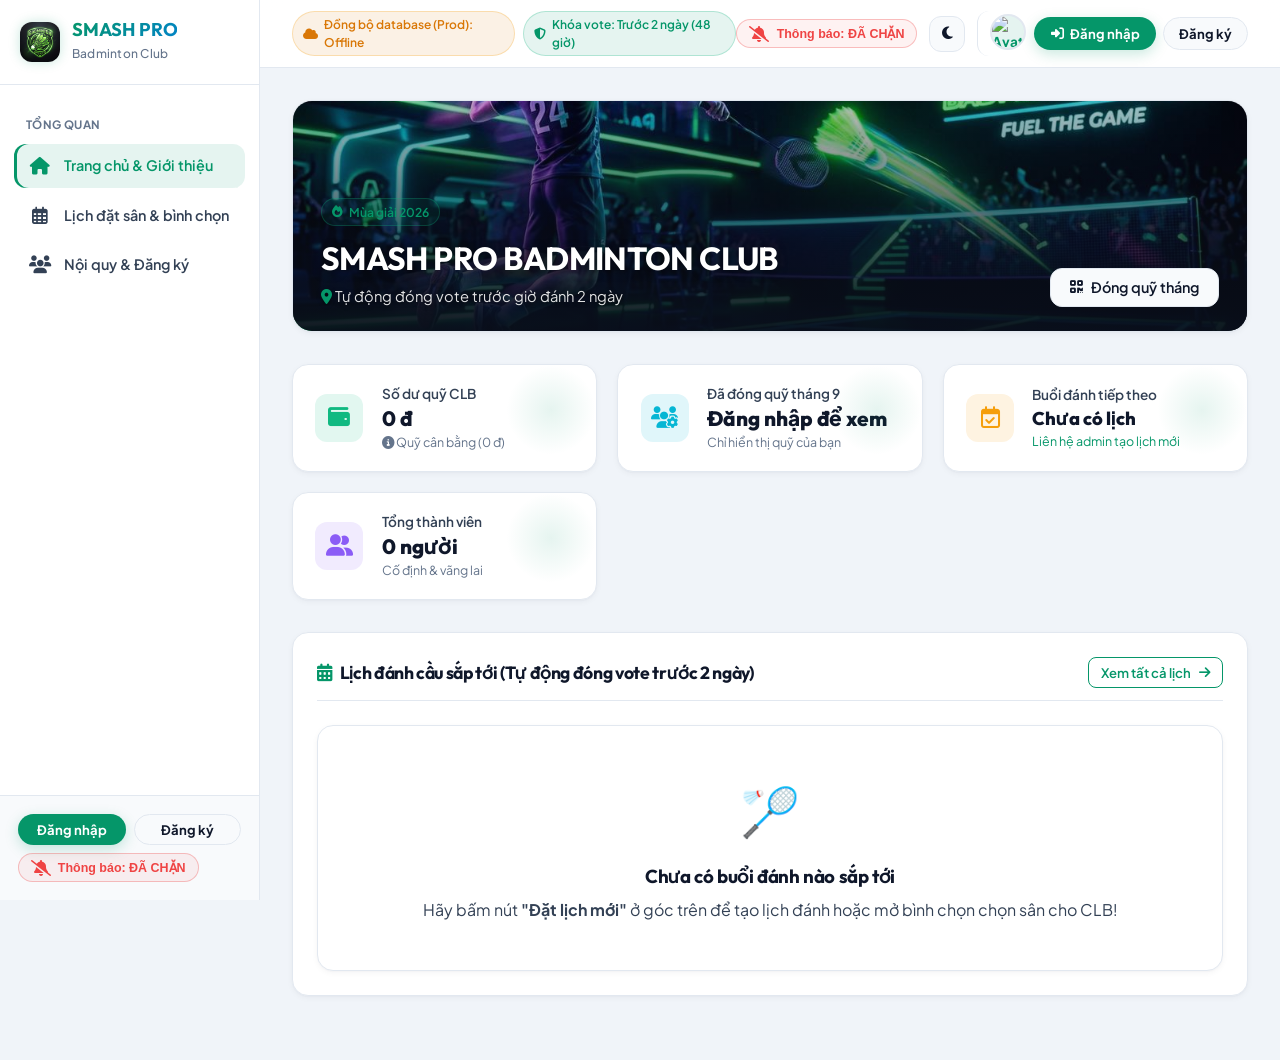
==== commit b8437cd0: "Auto sync: 2026-10-12 21:17:23" ====
--- a/index.html
+++ b/index.html
@@ -28,8 +28,11 @@
   <link rel="alternate icon" type="image/png" href="assets/favicon.png">
   <link rel="apple-touch-icon" href="assets/favicon.png">
   <meta name="theme-color" content="#10b981">
+  <link rel="manifest" href="manifest.webmanifest">
 
   <!-- Google Fonts -->
+  <link rel="preconnect" href="https://script.google.com">
+  <link rel="preconnect" href="https://script.googleusercontent.com" crossorigin>
   <link rel="preconnect" href="https://fonts.googleapis.com">
   <link rel="preconnect" href="https://fonts.gstatic.com" crossorigin>
   <link href="https://fonts.googleapis.com/css2?family=Outfit:wght@400;500;600;700;800&family=Plus+Jakarta+Sans:wght@300;400;500;600;700;800&display=swap" rel="stylesheet">
@@ -38,20 +41,15 @@
   <link rel="stylesheet" href="https://cdnjs.cloudflare.com/ajax/libs/font-awesome/6.4.0/css/all.min.css">
 
   <!-- Chart.js for Financial Analytics -->
-  <script src="https://cdn.jsdelivr.net/npm/chart.js"></script>
+  <script defer src="https://cdn.jsdelivr.net/npm/chart.js"></script>
 
   <!-- Canvas Confetti for Payment Success -->
-  <script src="https://cdn.jsdelivr.net/npm/canvas-confetti@1.6.0/dist/confetti.browser.min.js"></script>
+  <script defer src="https://cdn.jsdelivr.net/npm/canvas-confetti@1.6.0/dist/confetti.browser.min.js"></script>
 
   <!-- Application Stylesheets -->
-  <link rel="stylesheet" href="css/variables.css">
-  <link rel="stylesheet" href="css/base.css">
-  <link rel="stylesheet" href="css/components.css">
-  <link rel="stylesheet" href="css/schedule.css">
-  <link rel="stylesheet" href="css/voting.css">
-  <link rel="stylesheet" href="css/fund.css">
-  <link rel="stylesheet" href="css/utilities.css">
-  <link rel="stylesheet" href="css/responsive.css">
+  <!-- BUNDLE:CSS:START -->
+  <link rel="stylesheet" href="css/bundle.css?v=8fcd9960da">
+  <!-- BUNDLE:CSS:END -->
 </head>
 <body>
 
@@ -445,6 +443,9 @@
             <!-- Dynamically loaded -->
           </div>
 
+          <!-- Mã chuyển khoản riêng của thành viên đang đăng nhập -->
+          <div id="fund-transfer-code-card"></div>
+
           <!-- Dues Filter Tabs & Table -->
           <div class="card">
             <div class="card-header">
@@ -458,6 +459,9 @@
                 <button class="filter-tab fund-filter-tab" data-fund-filter="unpaid" onclick="FundModule.setFilter('unpaid')">Chưa đóng</button>
               </div>
             </div>
+
+            <!-- Đối chiếu biên lai tự động (Ban quản trị) -->
+            <div id="fund-verify-bar"></div>
 
             <div class="table-responsive">
               <table class="table">
@@ -722,40 +726,12 @@
           <!-- SUB-TAB 2: PUBLIC MEMBER REGISTRATION FORM -->
           <div id="subtab-panel-members-reg" style="display: none;">
             <div class="responsive-2col-layout">
-              <!-- Registration Form -->
+              <!-- Thẻ tham gia: Admin = thêm thành viên; người khác = hướng dẫn tạo tài khoản (MembersModule.renderJoinCard) -->
               <div class="card">
                 <div class="card-header">
-                  <h3 class="card-title"><i class="fas fa-id-card text-primary"></i> Phiếu đăng ký gia nhập CLB</h3>
-                </div>
-
-                <form onsubmit="MembersModule.handlePublicMemberRegistration(event)">
-                  <div class="form-group">
-                    <label class="form-label font-bold">Họ và tên thành viên *</label>
-                    <input type="text" id="reg-name" class="form-control" placeholder="VD: Trần Hoàng Nam" required>
-                  </div>
-
-                  <div class="form-group">
-                    <label class="form-label font-bold">Số điện thoại (Zalo) *</label>
-                    <input type="tel" id="reg-phone" class="form-control" placeholder="0988xxxxxx" required>
-                  </div>
-
-                  <div class="form-group">
-                    <label class="form-label font-bold">Hình thức tham gia *</label>
-                    <select id="reg-type" class="form-select">
-                      <option value="fixed" selected>🏸 Thành viên cố định (Góp quỹ tháng - cần Ban quản trị duyệt)</option>
-                      <option value="guest">⚡ Khách vãng lai (Thu theo buổi)</option>
-                    </select>
-                  </div>
-
-                  <div class="form-group">
-                    <label class="form-label">Giới thiệu bản thân / Ghi chú (nếu có)</label>
-                    <textarea id="reg-note" class="form-control" placeholder="VD: Tay vợt tay trái, sở trường đánh lưới, thường rảnh tối T3 và T7..."></textarea>
-                  </div>
-
-                  <button type="submit" class="btn btn-primary w-full btn-lg" style="margin-top: 1rem;">
-                    <i class="fas fa-paper-plane"></i> Gửi đăng ký gia nhập CLB
-                  </button>
-                </form>
+                  <h3 class="card-title" id="join-card-title"><i class="fas fa-id-card text-primary"></i> Tham gia CLB</h3>
+                </div>
+                <div id="join-card-body"></div>
               </div>
 
               <!-- Club Info & Rules for Members -->
@@ -1018,6 +994,44 @@
                     <button type="button" class="btn btn-secondary btn-sm" onclick="SettingsModule.sendTestEmail()"><i class="fas fa-paper-plane"></i> Gửi email thử</button>
                   </div>
                   <span id="email-status-line" class="text-secondary" style="font-size: 0.75rem; margin-top: 0.35rem; display: block;"></span>
+                </div>
+
+                <!-- Push Notification Setting -->
+                <div class="form-group" style="background: var(--bg-input); padding: 1rem; border-radius: var(--radius-md); border: 1px solid var(--border-color);">
+                  <div style="display: flex; align-items: center; justify-content: space-between; gap: 0.75rem;">
+                    <div>
+                      <div class="font-bold" style="font-size: 0.92rem;"><i class="fas fa-bell text-primary"></i> Thông báo đẩy tới thiết bị</div>
+                      <div class="text-secondary" style="font-size: 0.78rem;">Gửi thông báo tới điện thoại/máy tính của thành viên kể cả khi đã đóng ứng dụng. Dùng chung các sự kiện đã chọn ở phần email (mở vote, đặt/hủy sân, nhắc giờ…). Thành viên tự bật trong Hồ sơ cá nhân.</div>
+                    </div>
+                    <label class="switch">
+                      <input type="checkbox" id="set-push-enabled">
+                      <span class="slider"></span>
+                    </label>
+                  </div>
+                  <details style="margin-top: 0.7rem; font-size: 0.8rem;">
+                    <summary class="text-secondary" style="cursor: pointer;">Hướng dẫn thiết lập (làm một lần)</summary>
+                    <ol class="text-secondary" style="padding-left: 1.2rem; margin: 0.5rem 0; line-height: 1.55;">
+                      <li>Vào <b>console.firebase.google.com</b>, tạo dự án (hoặc dùng dự án Google Cloud đã có).</li>
+                      <li><b>Project settings → General → Your apps</b>: thêm ứng dụng <b>Web</b>, sao chép đoạn <code>firebaseConfig</code> và dán vào ô bên dưới.</li>
+                      <li><b>Project settings → Cloud Messaging → Web Push certificates</b>: tạo cặp khóa, dán <b>khóa công khai</b> vào ô "Khóa VAPID".</li>
+                      <li><b>Project settings → Service accounts → Generate new private key</b>: mở tệp JSON, sao chép TOÀN BỘ nội dung, vào Apps Script → <b>Project Settings → Script properties</b>, thêm thuộc tính <code>FCM_SERVICE_ACCOUNT</code> với giá trị là nội dung đó. <b>Không dán khóa này vào ứng dụng hay gửi cho ai.</b></li>
+                      <li>Bật <b>Firebase Cloud Messaging API</b> cho dự án nếu được yêu cầu, rồi bấm "Kiểm tra" bên dưới.</li>
+                    </ol>
+                    <span class="text-secondary">Tên menu có thể khác đôi chút tùy phiên bản giao diện Firebase.</span>
+                  </details>
+                  <textarea id="set-push-snippet" class="form-control" rows="2" style="margin-top: 0.6rem; font-family: monospace; font-size: 0.78rem;" placeholder="Dán đoạn firebaseConfig từ Firebase vào đây để tự điền các ô bên dưới…" oninput="SettingsModule.parseFirebaseConfig(this.value)"></textarea>
+                  <div style="display: grid; grid-template-columns: repeat(auto-fit, minmax(200px, 1fr)); gap: 0.5rem 0.75rem; margin-top: 0.6rem;">
+                    <div><label class="form-label" style="font-size: 0.75rem;" for="set-push-apikey">API key</label><input type="text" id="set-push-apikey" class="form-control" autocomplete="off" spellcheck="false"></div>
+                    <div><label class="form-label" style="font-size: 0.75rem;" for="set-push-projectid">Project ID</label><input type="text" id="set-push-projectid" class="form-control" autocomplete="off" spellcheck="false"></div>
+                    <div><label class="form-label" style="font-size: 0.75rem;" for="set-push-senderid">Messaging sender ID</label><input type="text" id="set-push-senderid" class="form-control" autocomplete="off" spellcheck="false"></div>
+                    <div><label class="form-label" style="font-size: 0.75rem;" for="set-push-appid">App ID</label><input type="text" id="set-push-appid" class="form-control" autocomplete="off" spellcheck="false"></div>
+                    <div style="grid-column: 1 / -1;"><label class="form-label" style="font-size: 0.75rem;" for="set-push-vapid">Khóa VAPID (khóa công khai Web Push)</label><input type="text" id="set-push-vapid" class="form-control" autocomplete="off" spellcheck="false"></div>
+                  </div>
+                  <div style="display: flex; align-items: center; gap: 0.5rem; margin-top: 0.6rem; flex-wrap: wrap;">
+                    <button type="button" class="btn btn-secondary btn-sm" onclick="SettingsModule.refreshPushStatus()"><i class="fas fa-sync-alt"></i> Kiểm tra</button>
+                    <button type="button" class="btn btn-secondary btn-sm" onclick="PushClient.sendTest()"><i class="fas fa-paper-plane"></i> Gửi thử tới thiết bị của tôi</button>
+                  </div>
+                  <span id="push-status-line" class="text-secondary" style="font-size: 0.75rem; margin-top: 0.35rem; display: block;"></span>
                 </div>
 
                 <!-- Auto Approve Setting -->
@@ -1190,122 +1204,106 @@
 
   <!-- Auth Modal & Welcome Overlay (Login / Register) -->
   <div class="auth-overlay" id="auth-modal-overlay" onclick="if(event.target.id === 'auth-modal-overlay') App.closeAuthModal()">
-    <div class="auth-card" style="position: relative;">
+    <div class="auth-card" role="dialog" aria-modal="true" aria-labelledby="auth-title">
       <button type="button" class="auth-close-btn" onclick="App.closeAuthModal()" aria-label="Đóng cửa sổ" title="Đóng cửa sổ">
         <i class="fas fa-times"></i>
       </button>
-      <div class="auth-header" style="padding: 1.25rem 1.5rem 0.75rem;">
-        <div class="flex items-center justify-center gap-2" style="margin-bottom: 0.25rem;">
-          <div class="stat-icon" style="width: 32px; height: 32px; font-size: 1rem; background: var(--primary); color: #fff; border-radius: var(--radius-sm);">
-            <i class="fas fa-feather-alt"></i>
-          </div>
-          <h2 style="font-size: 1.25rem; font-weight: 800; color: var(--text-main); margin: 0;">SMASH PRO</h2>
+      <div class="auth-header">
+        <div class="auth-brand">
+          <span class="auth-brand-logo"><i class="fas fa-feather-alt"></i></span>
+          <h2 id="auth-title">SMASH PRO</h2>
         </div>
-
-        <!-- Tab Switcher: Login / Register -->
-        <div class="auth-tabs" style="margin-top: 0.75rem;">
-          <button type="button" class="auth-tab-btn active" id="auth-tab-login" onclick="App.switchAuthTab('login')">
-            <i class="fas fa-sign-in-alt"></i> Đăng nhập
-          </button>
-          <button type="button" class="auth-tab-btn" id="auth-tab-register" onclick="App.switchAuthTab('register')">
-            <i class="fas fa-user-plus"></i> Đăng ký
-          </button>
+        <!-- Chuyển đổi: Đăng nhập / Đăng ký -->
+        <div class="auth-tabs">
+          <button type="button" class="auth-tab-btn active" id="auth-tab-login" onclick="App.switchAuthTab('login')">Đăng nhập</button>
+          <button type="button" class="auth-tab-btn" id="auth-tab-register" onclick="App.switchAuthTab('register')">Đăng ký</button>
         </div>
       </div>
 
-      <div class="auth-body" style="padding: 1.25rem 1.5rem;">
+      <div class="auth-body">
         <!-- FORM 1: ĐĂNG NHẬP -->
         <form id="auth-login-form" onsubmit="App.handleLogin(event)" method="POST" autocomplete="on">
-          <div class="form-group">
-            <label class="form-label" for="auth-login-username">Tài khoản</label>
+          <label class="auth-label" for="auth-login-username">Tài khoản</label>
+          <div class="auth-field">
+            <i class="fas fa-user"></i>
             <input type="text" id="auth-login-username" name="username" class="form-control" autocomplete="username" placeholder="Số điện thoại hoặc tên đăng nhập" required>
           </div>
 
-          <div class="form-group">
-            <label class="form-label" for="auth-login-password">Mật khẩu</label>
-            <div style="position: relative;">
-              <input type="password" id="auth-login-password" name="password" class="form-control" autocomplete="current-password" placeholder="Mật khẩu" required style="padding-right: 2.5rem;">
-              <button type="button" class="password-toggle-btn" onclick="App.togglePasswordVisibility('auth-login-password', this)" style="position: absolute; right: 0.75rem; top: 50%; transform: translateY(-50%); background: none; border: none; color: var(--text-muted); cursor: pointer;" aria-label="Hiện mật khẩu">
-                <i class="fas fa-eye"></i>
-              </button>
-            </div>
-          </div>
-
-          <div class="flex items-center justify-between" style="margin-bottom: 1rem;">
-            <label class="flex items-center gap-2" style="font-size: 0.85rem; cursor: pointer; color: var(--text-secondary);">
-              <input type="checkbox" id="auth-login-remember" name="remember" checked style="accent-color: var(--primary);">
-              <span>Ghi nhớ đăng nhập</span>
-            </label>
-          </div>
-
-          <button type="submit" class="btn btn-primary w-full btn-lg" style="justify-content: center;">
-            <i class="fas fa-sign-in-alt"></i> Đăng nhập
-          </button>
+          <label class="auth-label" for="auth-login-password">Mật khẩu</label>
+          <div class="auth-field">
+            <i class="fas fa-lock"></i>
+            <input type="password" id="auth-login-password" name="password" class="form-control" autocomplete="current-password" placeholder="Mật khẩu" required>
+            <button type="button" class="password-toggle-btn" onclick="App.togglePasswordVisibility('auth-login-password', this)" aria-label="Hiện mật khẩu"><i class="fas fa-eye"></i></button>
+          </div>
+
+          <label class="auth-check">
+            <input type="checkbox" id="auth-login-remember" name="remember" checked>
+            <span>Ghi nhớ đăng nhập</span>
+          </label>
+
+          <button type="submit" class="btn btn-primary auth-submit">Đăng nhập</button>
+          <div data-google-wrap class="auth-google">
+            <div class="auth-divider"><span>hoặc</span></div>
+            <div id="google-login-btn" class="auth-google-btn"></div>
+          </div>
+          <p class="auth-switch">Chưa có tài khoản? <button type="button" onclick="App.switchAuthTab('register')">Đăng ký</button></p>
         </form>
 
         <!-- FORM 2: TẠO TÀI KHOẢN MỚI -->
         <form id="auth-register-form" onsubmit="App.handleRegister(event)" method="POST" autocomplete="on" style="display: none;">
-          <div class="form-group">
-            <label class="form-label" for="auth-reg-name">Họ và tên *</label>
-            <input type="text" id="auth-reg-name" name="name" class="form-control" autocomplete="name" placeholder="Nguyễn Văn A" required>
-          </div>
-
-          <div class="form-group">
-            <label class="form-label" for="auth-reg-account">Số điện thoại hoặc Tên đăng nhập *</label>
-            <input type="text" id="auth-reg-account" name="username" class="form-control" autocomplete="username" placeholder="Ví dụ: 0912345678 hoặc vanlong" required>
-          </div>
-
-          <div class="form-group">
-            <label class="form-label" for="auth-reg-password">Mật khẩu *</label>
-            <div style="position: relative;">
-              <input type="password" id="auth-reg-password" name="new-password" class="form-control" autocomplete="new-password" placeholder="Tối thiểu 6 ký tự" required style="padding-right: 2.5rem;" oninput="App.validatePasswordPolicy()">
-              <button type="button" class="password-toggle-btn" onclick="App.togglePasswordVisibility('auth-reg-password', this)" style="position: absolute; right: 0.75rem; top: 50%; transform: translateY(-50%); background: none; border: none; color: var(--text-muted); cursor: pointer;" aria-label="Hiện mật khẩu">
-                <i class="fas fa-eye"></i>
-              </button>
-            </div>
-            <!-- Ghi chú thông báo cụ thể về quy định đặt mật khẩu -->
-            <div class="pwd-rules-box" id="auth-pwd-rules-box">
-              <div class="pwd-rules-title">
-                <i class="fas fa-shield-alt" style="color: var(--primary);"></i> Quy định đặt mật khẩu:
-              </div>
-              <div class="pwd-indicator" id="pwd-len-check">
-                <i class="fas fa-circle-notch"></i> Tối thiểu từ 6 ký tự trở lên
-              </div>
-              <div class="pwd-indicator" id="pwd-space-check">
-                <i class="fas fa-circle-notch"></i> Không chứa khoảng trắng (dấu cách)
-              </div>
-            </div>
-          </div>
-
-          <div class="form-group">
-            <label class="form-label" for="auth-reg-confirm-password">Xác nhận mật khẩu *</label>
-            <div style="position: relative;">
-              <input type="password" id="auth-reg-confirm-password" name="confirm-password" class="form-control" autocomplete="new-password" placeholder="Nhập lại mật khẩu" required style="padding-right: 2.5rem;" oninput="App.validatePasswordPolicy()">
-              <button type="button" class="password-toggle-btn" onclick="App.togglePasswordVisibility('auth-reg-confirm-password', this)" style="position: absolute; right: 0.75rem; top: 50%; transform: translateY(-50%); background: none; border: none; color: var(--text-muted); cursor: pointer;" aria-label="Hiện mật khẩu">
-                <i class="fas fa-eye"></i>
-              </button>
-            </div>
-            <div id="auth-pwd-match-text" style="font-size: 0.78rem; margin-top: 0.35rem;"></div>
-          </div>
-
-          <div class="form-group">
-            <label class="form-label" for="auth-reg-member-type">Loại hình</label>
+          <label class="auth-label" for="auth-reg-name">Họ và tên</label>
+          <div class="auth-field">
+            <i class="fas fa-id-card"></i>
+            <input type="text" id="auth-reg-name" name="name" class="form-control" autocomplete="name" placeholder="Nguyễn Văn A" maxlength="100" required>
+          </div>
+
+          <label class="auth-label" for="auth-reg-account">Số điện thoại hoặc tên đăng nhập</label>
+          <div class="auth-field">
+            <i class="fas fa-mobile-alt"></i>
+            <input type="text" id="auth-reg-account" name="username" class="form-control" autocomplete="username" placeholder="0912345678 hoặc vanlong" required>
+          </div>
+
+          <label class="auth-label" for="auth-reg-password">Mật khẩu</label>
+          <div class="auth-field">
+            <i class="fas fa-lock"></i>
+            <input type="password" id="auth-reg-password" name="new-password" class="form-control" autocomplete="new-password" placeholder="Tối thiểu 6 ký tự" required oninput="App.validatePasswordPolicy()">
+            <button type="button" class="password-toggle-btn" onclick="App.togglePasswordVisibility('auth-reg-password', this)" aria-label="Hiện mật khẩu"><i class="fas fa-eye"></i></button>
+          </div>
+          <!-- Quy định mật khẩu (một dòng gọn) -->
+          <div class="pwd-rules-box" id="auth-pwd-rules-box">
+            <div class="pwd-rules-title"><i class="fas fa-shield-alt"></i> Quy định đặt mật khẩu:</div>
+            <div class="pwd-indicator" id="pwd-len-check"><i class="fas fa-circle-notch"></i> Từ 6 ký tự</div>
+            <div class="pwd-indicator" id="pwd-space-check"><i class="fas fa-circle-notch"></i> Không có dấu cách</div>
+          </div>
+
+          <label class="auth-label" for="auth-reg-confirm-password">Nhập lại mật khẩu</label>
+          <div class="auth-field">
+            <i class="fas fa-lock"></i>
+            <input type="password" id="auth-reg-confirm-password" name="confirm-password" class="form-control" autocomplete="new-password" placeholder="Nhập lại mật khẩu" required oninput="App.validatePasswordPolicy()">
+            <button type="button" class="password-toggle-btn" onclick="App.togglePasswordVisibility('auth-reg-confirm-password', this)" aria-label="Hiện mật khẩu"><i class="fas fa-eye"></i></button>
+          </div>
+          <div id="auth-pwd-match-text" class="auth-match"></div>
+
+          <label class="auth-label" for="auth-reg-member-type">Loại hình tham gia</label>
+          <div class="auth-field">
+            <i class="fas fa-users"></i>
             <select id="auth-reg-member-type" class="form-select">
-              <option value="fixed" selected>Thành viên cố định (cần Ban quản trị duyệt)</option>
-              <option value="guest">Khách vãng lai</option>
+              <option value="fixed" selected>🏸 Cố định (chờ duyệt)</option>
+              <option value="guest">⚡ Khách vãng lai</option>
             </select>
           </div>
 
-          <div class="flex items-center justify-between" style="margin-bottom: 1rem;">
-            <label class="flex items-center gap-2" style="font-size: 0.85rem; cursor: pointer; color: var(--text-secondary);">
-              <input type="checkbox" id="auth-reg-remember" name="remember" checked style="accent-color: var(--primary);">
-              <span>Ghi nhớ đăng nhập</span>
-            </label>
-          </div>
-
-          <button type="submit" class="btn btn-success w-full btn-lg" style="justify-content: center;">
-            <i class="fas fa-user-plus"></i> Đăng ký
-          </button>
+          <label class="auth-check">
+            <input type="checkbox" id="auth-reg-remember" name="remember" checked>
+            <span>Ghi nhớ đăng nhập</span>
+          </label>
+
+          <button type="submit" class="btn btn-primary auth-submit">Tạo tài khoản</button>
+          <div data-google-wrap class="auth-google">
+            <div class="auth-divider"><span>hoặc</span></div>
+            <div id="google-register-btn" class="auth-google-btn"></div>
+          </div>
+          <p class="auth-switch">Đã có tài khoản? <button type="button" onclick="App.switchAuthTab('login')">Đăng nhập</button></p>
         </form>
       </div>
     </div>
@@ -1328,25 +1326,9 @@
   <div class="toast-container" id="toast-container"></div>
 
   <!-- Core App Scripts (?v=: đổi khi phát hành để thiết bị cũ không chạy mã đồng bộ cũ trong bộ nhớ đệm) -->
-  <script src="js/data.js?v=2.10.0"></script>
-  <script src="js/sync-core.js?v=2.10.0"></script>
-  <script src="js/auth-core.js?v=2.10.0"></script>
-  <script src="js/vote-plan.js?v=2.10.0"></script>
-  <script src="js/local-db.js?v=2.10.0"></script>
-  <script src="js/storage.js?v=2.10.0"></script>
-  <script src="js/html-safe.js?v=2.10.0"></script>
-  <script src="js/modules/members.js?v=2.10.0"></script>
-  <script src="js/modules/schedule.js?v=2.10.0"></script>
-  <script src="js/modules/voting.js?v=2.10.0"></script>
-  <script src="js/modules/vote-scheduler.js?v=2.10.0"></script>
-  <script src="js/modules/membership.js?v=2.10.0"></script>
-  <script src="js/modules/auto-schedule.js?v=2.10.0"></script>
-  <script src="js/modules/fund.js?v=2.10.0"></script>
-  <script src="js/modules/cashbook.js?v=2.10.0"></script>
-  <script src="js/modules/bill-splitter.js?v=2.10.0"></script>
-  <script src="js/modules/settings.js?v=2.10.0"></script>
-  <script src="js/modules/notification.js?v=2.10.0"></script>
-  <script src="js/app.js?v=2.10.0"></script>
+  <!-- BUNDLE:JS:START -->
+  <script src="js/bundle.js?v=6c745fc7d9"></script>
+  <!-- BUNDLE:JS:END -->
 
 </body>
 </html>
--- a/css/bundle.css
+++ b/css/bundle.css
@@ -0,0 +1,4434 @@
+/* ===== css/variables.css ===== */
+:root {
+  /* Brand & Sports Emerald-Cyan Palette */
+  --primary: #059669;
+  --primary-hover: #047857;
+  --primary-light: rgba(5, 150, 105, 0.1);
+  --primary-glow: rgba(5, 150, 105, 0.22);
+  --primary-gradient: linear-gradient(135deg, #059669 0%, #0284c7 100%);
+  --primary-neon: #10b981;
+  
+  --secondary: #0284c7;
+  --secondary-hover: #0369a1;
+  --secondary-light: rgba(2, 132, 199, 0.1);
+  
+  --accent: #d97706;
+  --accent-hover: #b45309;
+  --accent-light: rgba(217, 119, 6, 0.1);
+  
+  --danger: #e11d48;
+  --danger-hover: #be123c;
+  --danger-light: rgba(225, 29, 72, 0.1);
+  
+  --purple: #7c3aed;
+  --purple-light: rgba(124, 58, 237, 0.1);
+
+  /* Light Theme (Default) - Crisp, Bright, Clean & Modern */
+  --bg-main: #f0f4f9;
+  --bg-secondary: #ffffff;
+  --bg-card: #ffffff;
+  --bg-card-hover: #ffffff;
+  --bg-card-solid: #ffffff;
+  --bg-glass: rgba(255, 255, 255, 0.94);
+  --bg-input: #f8fafc;
+  --bg-modal-overlay: rgba(15, 23, 42, 0.45);
+  
+  --border-color: #e2e8f0;
+  --border-color-focus: rgba(5, 150, 105, 0.6);
+  --border-color-strong: #cbd5e1;
+
+  --text-main: #0f172a;
+  --text-secondary: #334155;
+  --text-muted: #64748b;
+  --text-inverse: #ffffff;
+
+  --shadow-sm: 0 2px 6px rgba(15, 23, 42, 0.04), 0 1px 2px rgba(15, 23, 42, 0.03);
+  --shadow-md: 0 10px 25px -3px rgba(15, 23, 42, 0.08), 0 4px 10px -2px rgba(15, 23, 42, 0.04);
+  --shadow-lg: 0 20px 40px -4px rgba(15, 23, 42, 0.12), 0 8px 16px -2px rgba(15, 23, 42, 0.05);
+  --shadow-glow: 0 4px 20px rgba(5, 150, 105, 0.18);
+
+  --radius-xs: 6px;
+  --radius-sm: 8px;
+  --radius-md: 12px;
+  --radius-lg: 16px;
+  --radius-xl: 20px;
+  --radius-full: 9999px;
+
+  --transition-fast: 0.15s ease;
+  --transition-normal: 0.25s cubic-bezier(0.16, 1, 0.3, 1);
+  --transition-smooth: 0.35s cubic-bezier(0.16, 1, 0.3, 1);
+
+  --font-family-body: 'Plus Jakarta Sans', -apple-system, BlinkMacSystemFont, "Segoe UI", Roboto, sans-serif;
+  --font-family-heading: 'Outfit', 'Plus Jakarta Sans', sans-serif;
+
+  --sidebar-width: 260px;
+  --header-height: 68px;
+}
+
+[data-theme="dark"] {
+  /* Brand colors in Dark Mode */
+  --primary: #10b981;
+  --primary-hover: #059669;
+  --primary-light: rgba(16, 185, 129, 0.14);
+  --primary-glow: rgba(16, 185, 129, 0.32);
+  --primary-gradient: linear-gradient(135deg, #10b981 0%, #06b6d4 100%);
+  --primary-neon: #22c55e;
+  
+  --secondary: #06b6d4;
+  --secondary-hover: #0891b2;
+  --secondary-light: rgba(6, 182, 212, 0.14);
+  
+  --accent: #f59e0b;
+  --accent-hover: #d97706;
+  --accent-light: rgba(245, 158, 11, 0.14);
+  
+  --danger: #ef4444;
+  --danger-hover: #dc2626;
+  --danger-light: rgba(239, 68, 68, 0.14);
+  
+  --purple: #8b5cf6;
+  --purple-light: rgba(139, 92, 246, 0.14);
+
+  /* Deep Midnight Obsidian Palette */
+  --bg-main: #0a0f1d;
+  --bg-secondary: #10172a;
+  --bg-card: rgba(18, 26, 47, 0.82);
+  --bg-card-hover: rgba(26, 38, 68, 0.9);
+  --bg-card-solid: #121a2f;
+  --bg-glass: rgba(16, 23, 42, 0.82);
+  --bg-input: #18233c;
+  --bg-modal-overlay: rgba(5, 9, 18, 0.82);
+  
+  --border-color: rgba(255, 255, 255, 0.08);
+  --border-color-focus: rgba(16, 185, 129, 0.55);
+  --border-color-strong: rgba(255, 255, 255, 0.16);
+
+  --text-main: #f8fafc;
+  --text-secondary: #94a3b8;
+  --text-muted: #64748b;
+  --text-inverse: #090e1a;
+
+  --shadow-sm: 0 2px 8px rgba(0, 0, 0, 0.25);
+  --shadow-md: 0 8px 24px rgba(0, 0, 0, 0.32);
+  --shadow-lg: 0 16px 48px rgba(0, 0, 0, 0.48);
+  --shadow-glow: 0 0 24px rgba(16, 185, 129, 0.25);
+}
+
+/* ===== css/base.css ===== */
+* {
+  margin: 0;
+  padding: 0;
+  box-sizing: border-box;
+  -webkit-tap-highlight-color: transparent;
+}
+
+html {
+  scroll-padding-top: calc(var(--header-height) + 1.25rem);
+  scroll-behavior: smooth;
+}
+
+body {
+  font-family: var(--font-family-body);
+  background-color: var(--bg-main);
+  color: var(--text-main);
+  line-height: 1.5;
+  min-height: 100vh;
+  overflow-x: hidden;
+  transition: background-color var(--transition-normal), color var(--transition-normal);
+}
+
+.card, .tab-pane, section {
+  scroll-margin-top: calc(var(--header-height) + 1.25rem);
+}
+
+h1, h2, h3, h4, h5, h6 {
+  font-family: var(--font-family-heading);
+  font-weight: 700;
+  color: var(--text-main);
+  letter-spacing: -0.02em;
+}
+
+/* Custom Scrollbars */
+::-webkit-scrollbar {
+  width: 8px;
+  height: 8px;
+}
+
+::-webkit-scrollbar-track {
+  background: var(--bg-main);
+}
+
+::-webkit-scrollbar-thumb {
+  background: var(--border-color-strong);
+  border-radius: var(--radius-full);
+}
+
+::-webkit-scrollbar-thumb:hover {
+  background: var(--primary);
+}
+
+/* App Layout Grid */
+.app-container {
+  display: flex;
+  min-height: 100vh;
+}
+
+.sidebar {
+  width: var(--sidebar-width);
+  background: var(--bg-secondary);
+  border-right: 1px solid var(--border-color);
+  display: flex;
+  flex-direction: column;
+  position: fixed;
+  top: 0;
+  bottom: 0;
+  left: 0;
+  z-index: 50;
+  transition: transform var(--transition-smooth);
+}
+
+.main-content {
+  flex: 1;
+  margin-left: var(--sidebar-width);
+  min-width: 0;
+  display: flex;
+  flex-direction: column;
+}
+
+.top-header {
+  height: var(--header-height);
+  background: var(--bg-glass);
+  backdrop-filter: blur(12px);
+  -webkit-backdrop-filter: blur(12px);
+  border-bottom: 1px solid var(--border-color);
+  position: sticky;
+  top: 0;
+  z-index: 40;
+  display: flex;
+  align-items: center;
+  justify-content: space-between;
+  padding: 0 2rem;
+}
+
+.page-body {
+  padding: 2rem;
+  max-width: 1440px;
+  width: 100%;
+  margin: 0 auto;
+  box-sizing: border-box;
+}
+
+.tab-pane {
+  display: none;
+  animation: fadeIn 0.3s cubic-bezier(0.16, 1, 0.3, 1) forwards;
+}
+
+.tab-pane.active {
+  display: block;
+}
+
+@keyframes fadeIn {
+  from {
+    opacity: 0;
+    transform: translateY(6px);
+  }
+  to {
+    opacity: 1;
+    transform: translateY(0);
+  }
+}
+
+/* Utilities */
+.flex { display: flex; }
+.items-center { align-items: center; }
+.justify-between { justify-content: space-between; }
+.justify-center { justify-content: center; }
+.gap-1 { gap: 0.25rem; }
+.gap-2 { gap: 0.5rem; }
+.gap-3 { gap: 0.75rem; }
+.gap-4 { gap: 1rem; }
+.gap-6 { gap: 1.5rem; }
+.flex-1 { flex: 1; }
+.flex-col { flex-direction: column; }
+.flex-wrap { flex-wrap: wrap; }
+.text-center { text-align: center; }
+.text-right { text-align: right; }
+.w-full { width: 100%; }
+
+.text-primary { color: var(--primary) !important; }
+.text-secondary { color: var(--text-secondary); }
+.text-muted { color: var(--text-muted); }
+.text-danger { color: var(--danger); }
+.text-warning { color: var(--accent); }
+.font-bold { font-weight: 700; }
+.font-semibold { font-weight: 600; }
+.font-mono { font-family: ui-monospace, SFMono-Regular, Menlo, Monaco, Consolas, monospace; }
+
+.gradient-text {
+  background: var(--primary-gradient);
+  -webkit-background-clip: text;
+  -webkit-text-fill-color: transparent;
+}
+
+.hidden { display: none !important; }
+
+/* ===== css/components.css ===== */
+/* Glass Cards & Surfaces */
+.card {
+  background: var(--bg-card);
+  border: 1px solid var(--border-color);
+  border-radius: var(--radius-lg);
+  padding: 1.5rem;
+  box-shadow: var(--shadow-sm);
+  backdrop-filter: blur(16px);
+  -webkit-backdrop-filter: blur(16px);
+  transition: transform var(--transition-normal), border-color var(--transition-normal), box-shadow var(--transition-normal);
+  position: relative;
+  overflow: hidden;
+}
+
+.card:hover {
+  border-color: var(--border-color-strong);
+}
+
+.card-interactive:hover {
+  transform: translateY(-2px);
+  box-shadow: var(--shadow-md);
+  border-color: var(--border-color-focus);
+}
+
+.card-header {
+  display: flex;
+  align-items: center;
+  justify-content: space-between;
+  margin-bottom: 1.25rem;
+  padding-bottom: 0.75rem;
+  border-bottom: 1px solid var(--border-color);
+}
+
+.card-title {
+  font-size: 1.1rem;
+  font-weight: 700;
+  display: flex;
+  align-items: center;
+  gap: 0.5rem;
+  color: var(--text-main);
+}
+
+/* Stat Widgets */
+.stat-grid {
+  display: grid;
+  grid-template-columns: repeat(auto-fit, minmax(240px, 1fr));
+  gap: 1.25rem;
+  margin-bottom: 2rem;
+}
+
+.stat-card {
+  background: var(--bg-card);
+  border: 1px solid var(--border-color);
+  border-radius: var(--radius-lg);
+  padding: 1.25rem 1.4rem;
+  display: flex;
+  align-items: center;
+  gap: 1.15rem;
+  position: relative;
+  overflow: hidden;
+  box-shadow: var(--shadow-sm);
+  backdrop-filter: blur(12px);
+}
+
+.stat-card::after {
+  content: '';
+  position: absolute;
+  top: 0;
+  right: 0;
+  width: 90px;
+  height: 90px;
+  background: radial-gradient(circle, var(--stat-glow, var(--primary-light)) 0%, transparent 70%);
+  pointer-events: none;
+}
+
+.stat-icon {
+  width: 48px;
+  height: 48px;
+  border-radius: var(--radius-md);
+  display: flex;
+  align-items: center;
+  justify-content: center;
+  font-size: 1.35rem;
+  background: var(--stat-bg, var(--primary-light));
+  color: var(--stat-color, var(--primary));
+  flex-shrink: 0;
+}
+
+.stat-info {
+  display: flex;
+  flex-direction: column;
+  min-width: 0;
+  flex: 1;
+  overflow: hidden;
+}
+
+.stat-label {
+  font-size: 0.85rem;
+  color: var(--text-secondary);
+  font-weight: 600;
+  line-height: 1.3;
+  white-space: nowrap;
+  overflow: hidden;
+  text-overflow: ellipsis;
+}
+
+.stat-value {
+  font-size: 1.3rem;
+  font-weight: 800;
+  font-family: var(--font-family-heading);
+  color: var(--text-main);
+  margin-top: 0.15rem;
+  line-height: 1.25;
+  word-break: break-word;
+}
+
+.stat-sub {
+  font-size: 0.78rem;
+  color: var(--text-muted);
+  margin-top: 0.2rem;
+  line-height: 1.35;
+  word-break: break-word;
+}
+
+/* Buttons */
+.btn {
+  display: inline-flex;
+  align-items: center;
+  justify-content: center;
+  gap: 0.5rem;
+  padding: 0.6rem 1.2rem;
+  font-size: 0.9rem;
+  font-weight: 600;
+  font-family: var(--font-family-body);
+  border-radius: var(--radius-md);
+  border: 1px solid transparent;
+  cursor: pointer;
+  transition: all var(--transition-fast);
+  text-decoration: none;
+  white-space: nowrap;
+  user-select: none;
+}
+
+.btn:active {
+  transform: scale(0.98);
+}
+
+.btn-primary {
+  background: var(--primary);
+  color: #ffffff;
+  box-shadow: 0 4px 14px var(--primary-glow);
+}
+
+.btn-primary:hover {
+  background: var(--primary-hover);
+  box-shadow: 0 6px 18px var(--primary-glow);
+}
+
+.btn-secondary {
+  background: var(--bg-input);
+  color: var(--text-main);
+  border: 1px solid var(--border-color);
+}
+
+.btn-secondary:hover {
+  background: var(--bg-card-hover);
+  border-color: var(--border-color-strong);
+}
+
+.btn-outline-primary {
+  background: transparent;
+  color: var(--primary);
+  border: 1px solid var(--primary);
+}
+
+.btn-outline-primary:hover {
+  background: var(--primary-light);
+}
+
+.btn-danger {
+  background: var(--danger);
+  color: #fff;
+}
+
+.btn-danger:hover {
+  background: #dc2626;
+}
+
+.btn-outline-danger {
+  background: transparent;
+  color: var(--danger);
+  border: 1px solid var(--danger);
+}
+
+.btn-outline-danger:hover {
+  background: rgba(239, 68, 68, 0.12);
+  border-color: #dc2626;
+  color: #ef4444;
+}
+
+.btn-warning {
+  background: var(--accent);
+  color: #000;
+}
+
+.btn-sm {
+  padding: 0.38rem 0.75rem;
+  font-size: 0.82rem;
+  border-radius: var(--radius-sm);
+}
+
+.btn-xs {
+  padding: 0.2rem 0.5rem;
+  font-size: 0.75rem;
+  border-radius: var(--radius-sm);
+}
+
+.btn-lg {
+  padding: 0.8rem 1.6rem;
+  font-size: 1rem;
+  border-radius: var(--radius-lg);
+}
+
+.btn-icon {
+  display: inline-flex;
+  align-items: center;
+  justify-content: center;
+  width: 36px;
+  height: 36px;
+  padding: 0;
+  border-radius: var(--radius-md);
+  flex-shrink: 0;
+}
+
+.btn-icon.btn-sm {
+  width: 30px;
+  height: 30px;
+  font-size: 0.82rem;
+  border-radius: var(--radius-sm);
+}
+
+.btn-icon.btn-xs {
+  width: 24px;
+  height: 24px;
+  font-size: 0.72rem;
+  border-radius: var(--radius-sm);
+  padding: 0;
+}
+
+.btn-ghost {
+  background: transparent;
+  border: 1px solid transparent;
+  color: var(--text-secondary);
+}
+
+.btn-ghost:hover {
+  background: var(--bg-input);
+  color: var(--text-main);
+  border-color: var(--border-color);
+}
+
+/* Security: Admin-only elements hidden by default, visible only when admin is verified */
+.admin-only {
+  display: none !important;
+}
+
+body.is-admin .admin-only {
+  display: inline-flex !important;
+}
+
+body.is-admin div.admin-only,
+body.is-admin tr.admin-only,
+body.is-admin .admin-only.d-block {
+  display: block !important;
+}
+
+body.is-admin .admin-only.d-flex {
+  display: flex !important;
+}
+
+/* Badges */
+.badge {
+  display: inline-flex;
+  align-items: center;
+  gap: 0.35rem;
+  padding: 0.22rem 0.65rem;
+  font-size: 0.76rem;
+  font-weight: 600;
+  border-radius: var(--radius-full);
+  /* Fixed: Removed uppercase so Vietnamese text preserves proper capitalization */
+}
+
+.badge-paid, .badge-success, .badge-open {
+  background: var(--primary-light);
+  color: var(--primary);
+  border: 1px solid rgba(16, 185, 129, 0.25);
+}
+
+.badge-pending, .badge-warning {
+  background: var(--accent-light);
+  color: var(--accent);
+  border: 1px solid rgba(245, 158, 11, 0.25);
+}
+
+.badge-unpaid, .badge-danger, .badge-locked {
+  background: var(--danger-light);
+  color: var(--danger);
+  border: 1px solid rgba(239, 68, 68, 0.25);
+}
+
+.badge-info, .badge-playing {
+  background: var(--secondary-light);
+  color: var(--secondary);
+  border: 1px solid rgba(6, 182, 212, 0.25);
+}
+
+.badge-neutral {
+  background: rgba(148, 163, 184, 0.12);
+  color: var(--text-secondary);
+  border: 1px solid rgba(148, 163, 184, 0.18);
+}
+
+/* Form Controls */
+.form-group {
+  margin-bottom: 1.15rem;
+  display: flex;
+  flex-direction: column;
+  gap: 0.35rem;
+}
+
+.form-label {
+  font-size: 0.86rem;
+  font-weight: 600;
+  color: var(--text-main);
+  display: flex;
+  align-items: center;
+  justify-content: space-between;
+}
+
+.form-control, .form-select {
+  width: 100%;
+  padding: 0.65rem 0.95rem;
+  background: var(--bg-input);
+  border: 1px solid var(--border-color);
+  border-radius: var(--radius-md);
+  color: var(--text-main);
+  font-family: var(--font-family-body);
+  font-size: 0.9rem;
+  outline: none;
+  transition: border-color var(--transition-fast), box-shadow var(--transition-fast);
+}
+
+.form-control:focus, .form-select:focus {
+  border-color: var(--primary);
+  box-shadow: 0 0 0 3px var(--primary-light);
+}
+
+textarea.form-control {
+  min-height: 85px;
+  resize: vertical;
+}
+
+/* Switch Toggle */
+.switch {
+  position: relative;
+  display: inline-block;
+  width: 44px;
+  height: 24px;
+  flex-shrink: 0; /* không bị ép hẹp khi phần mô tả bên cạnh dài */
+}
+
+.switch input {
+  opacity: 0;
+  width: 0;
+  height: 0;
+}
+
+.slider {
+  position: absolute;
+  cursor: pointer;
+  top: 0; left: 0; right: 0; bottom: 0;
+  background-color: var(--bg-input);
+  border: 1px solid var(--border-color);
+  transition: .25s;
+  border-radius: 34px;
+}
+
+.slider:before {
+  position: absolute;
+  content: "";
+  height: 16px;
+  width: 16px;
+  left: 3px;
+  bottom: 3px;
+  background-color: var(--text-muted);
+  transition: .25s;
+  border-radius: 50%;
+}
+
+input:checked + .slider {
+  background-color: var(--primary);
+  border-color: var(--primary);
+}
+
+input:checked + .slider:before {
+  transform: translateX(20px);
+  background-color: #ffffff;
+}
+
+/* Filter Tabs / Segmented Buttons */
+.filter-tabs {
+  display: flex;
+  gap: 0.35rem;
+  background: var(--bg-input);
+  padding: 0.25rem;
+  border-radius: var(--radius-md);
+  border: 1px solid var(--border-color);
+  overflow-x: auto;
+}
+
+.filter-tab {
+  padding: 0.4rem 0.9rem;
+  border-radius: var(--radius-sm);
+  font-size: 0.84rem;
+  font-weight: 600;
+  color: var(--text-secondary);
+  background: transparent;
+  border: none;
+  cursor: pointer;
+  transition: all var(--transition-fast);
+  white-space: nowrap;
+}
+
+.filter-tab.active {
+  background: var(--primary);
+  color: #ffffff;
+  box-shadow: 0 2px 8px var(--primary-glow);
+}
+
+.filter-tab:hover:not(.active) {
+  color: var(--text-main);
+  background: rgba(255, 255, 255, 0.05);
+}
+
+/* Modals */
+.modal-overlay {
+  position: fixed;
+  top: 0;
+  left: 0;
+  right: 0;
+  bottom: 0;
+  background: var(--bg-modal-overlay);
+  backdrop-filter: blur(10px);
+  -webkit-backdrop-filter: blur(10px);
+  z-index: 100;
+  display: none;
+  align-items: center;
+  justify-content: center;
+  padding: 1rem;
+}
+
+.modal-overlay.active {
+  display: flex;
+}
+
+.modal-dialog {
+  background: var(--bg-card-solid);
+  border: 1px solid var(--border-color-strong);
+  border-radius: var(--radius-xl);
+  width: 100%;
+  max-width: 560px;
+  max-height: 90vh;
+  overflow-y: auto;
+  box-shadow: var(--shadow-lg);
+  animation: modalScaleIn 0.25s cubic-bezier(0.16, 1, 0.3, 1);
+}
+
+.modal-dialog.modal-lg {
+  max-width: 780px;
+}
+
+@keyframes modalScaleIn {
+  from {
+    transform: scale(0.96) translateY(8px);
+    opacity: 0;
+  }
+  to {
+    transform: scale(1) translateY(0);
+    opacity: 1;
+  }
+}
+
+.modal-header {
+  padding: 1.15rem 1.5rem;
+  border-bottom: 1px solid var(--border-color);
+  display: flex;
+  align-items: center;
+  justify-content: space-between;
+}
+
+.modal-title {
+  font-size: 1.15rem;
+  font-weight: 700;
+  color: var(--text-main);
+}
+
+.modal-body {
+  padding: 1.4rem 1.5rem;
+}
+
+.modal-footer {
+  padding: 1.15rem 1.5rem;
+  border-top: 1px solid var(--border-color);
+  display: flex;
+  align-items: center;
+  justify-content: flex-end;
+  gap: 0.75rem;
+}
+
+/* Toast Notifications */
+.toast-container {
+  position: fixed;
+  top: 1.5rem;
+  right: 1.5rem;
+  z-index: 99999;
+  display: flex;
+  flex-direction: column;
+  gap: 0.65rem;
+  pointer-events: none;
+}
+
+.toast {
+  pointer-events: auto;
+  min-width: 320px;
+  max-width: 440px;
+  background: var(--bg-card-solid);
+  color: var(--text-main);
+  border: 1px solid var(--border-color-strong);
+  border-radius: var(--radius-md);
+  padding: 0.9rem 1.15rem;
+  display: flex;
+  align-items: flex-start;
+  gap: 0.75rem;
+  box-shadow: 0 12px 32px rgba(0, 0, 0, 0.28);
+  animation: toastSlideIn 0.25s cubic-bezier(0.16, 1, 0.3, 1);
+  transition: opacity 0.3s, transform 0.3s;
+}
+
+.toast.toast-success { border-left: 4px solid var(--primary); }
+.toast.toast-error { border-left: 4px solid var(--danger); }
+.toast.toast-warning { border-left: 4px solid var(--accent); }
+.toast.toast-info { border-left: 4px solid var(--secondary); }
+
+@keyframes toastSlideIn {
+  from {
+    transform: translateX(100%);
+    opacity: 0;
+  }
+  to {
+    transform: translateX(0);
+    opacity: 1;
+  }
+}
+
+/* Progress bar */
+.progress-bar-bg {
+  height: 8px;
+  background: var(--bg-input);
+  border-radius: var(--radius-full);
+  overflow: hidden;
+  position: relative;
+}
+
+.progress-bar-fill {
+  height: 100%;
+  background: var(--primary-gradient);
+  border-radius: var(--radius-full);
+  transition: width 0.4s ease;
+}
+
+/* Tables */
+.table-responsive {
+  width: 100%;
+  overflow-x: auto;
+}
+
+.table {
+  width: 100%;
+  border-collapse: collapse;
+  text-align: left;
+}
+
+.table th {
+  padding: 0.85rem 1rem;
+  font-size: 0.82rem;
+  font-weight: 700;
+  color: var(--text-secondary);
+  border-bottom: 1px solid var(--border-color);
+  background: var(--bg-input);
+}
+
+.table td {
+  padding: 0.95rem 1rem;
+  border-bottom: 1px solid var(--border-color);
+  font-size: 0.88rem;
+  vertical-align: middle;
+}
+
+.table tbody tr {
+  transition: background var(--transition-fast);
+}
+
+.table tbody tr:hover {
+  background: var(--primary-light);
+}
+
+/* Member Avatar & Role pill */
+.avatar {
+  width: 36px;
+  height: 36px;
+  border-radius: 50%;
+  object-fit: cover;
+  background: var(--primary-light);
+  color: var(--primary);
+  display: inline-flex;
+  align-items: center;
+  justify-content: center;
+  font-weight: 700;
+  font-size: 0.85rem;
+  border: 2px solid var(--border-color);
+  flex-shrink: 0;
+}
+
+.avatar-sm {
+  width: 26px;
+  height: 26px;
+  font-size: 0.72rem;
+}
+
+.avatar-lg {
+  width: 48px;
+  height: 48px;
+  font-size: 1.15rem;
+}
+
+.avatar-xl {
+  width: 72px;
+  height: 72px;
+  font-size: 1.5rem;
+}
+
+.avatar-2xl {
+  width: 96px;
+  height: 96px;
+  font-size: 2rem;
+}
+
+.avatar-picker-box {
+  background: var(--bg-input);
+  border: 1px solid var(--border-color);
+  border-radius: var(--radius-lg);
+  padding: 1rem;
+}
+
+.avatar-preset-grid {
+  display: grid;
+  grid-template-columns: repeat(auto-fill, minmax(48px, 1fr));
+  gap: 0.65rem;
+  margin-top: 0.75rem;
+}
+
+.avatar-preset-item {
+  width: 48px;
+  height: 48px;
+  border-radius: 50%;
+  border: 2px solid var(--border-color);
+  cursor: pointer;
+  object-fit: cover;
+  transition: all 0.2s ease;
+  background: var(--bg-card);
+}
+
+.avatar-preset-item:hover {
+  transform: scale(1.12);
+  border-color: var(--primary);
+  box-shadow: 0 4px 12px rgba(16, 185, 129, 0.35);
+}
+
+.avatar-preset-item.active {
+  border-color: var(--primary);
+  box-shadow: 0 0 0 3px rgba(16, 185, 129, 0.45);
+  transform: scale(1.08);
+}
+
+.user-card-clickable {
+  cursor: pointer;
+  transition: all 0.2s ease;
+}
+
+.user-card-clickable:hover {
+  border-color: var(--primary) !important;
+  box-shadow: 0 4px 12px rgba(16, 185, 129, 0.15);
+  transform: translateY(-1px);
+}
+
+/* Auth Modal & Welcome Overlay */
+.auth-overlay {
+  position: fixed;
+  inset: 0;
+  background: rgba(15, 23, 42, 0.75);
+  backdrop-filter: blur(8px);
+  -webkit-backdrop-filter: blur(8px);
+  z-index: 1000;
+  display: flex;
+  align-items: center;
+  justify-content: center;
+  padding: 1rem;
+  opacity: 0;
+  visibility: hidden;
+  transition: opacity 0.3s ease, visibility 0.3s ease;
+}
+
+.auth-overlay.active {
+  opacity: 1;
+  visibility: visible;
+}
+
+.auth-card {
+  width: 100%;
+  max-width: 460px;
+  background: var(--bg-card-solid);
+  border: 1px solid var(--border-color-strong);
+  border-radius: var(--radius-xl);
+  box-shadow: var(--shadow-xl);
+  overflow: hidden;
+  position: relative;
+  animation: modalScaleIn 0.3s cubic-bezier(0.16, 1, 0.3, 1);
+}
+
+.auth-close-btn {
+  position: absolute;
+  top: 0.85rem;
+  right: 0.85rem;
+  background: none;
+  border: none;
+  font-size: 1.15rem;
+  color: var(--text-muted);
+  cursor: pointer;
+  width: 32px;
+  height: 32px;
+  display: flex;
+  align-items: center;
+  justify-content: center;
+  border-radius: var(--radius-full);
+  transition: all var(--transition-fast);
+  z-index: 5;
+}
+
+.auth-close-btn:hover {
+  background: var(--bg-input);
+  color: var(--text-main);
+}
+
+.auth-header {
+  padding: 1.5rem 1.75rem 1rem;
+  text-align: center;
+  border-bottom: 1px solid var(--border-color);
+  background: linear-gradient(180deg, var(--primary-light) 0%, transparent 100%);
+}
+
+.auth-tabs {
+  display: flex;
+  background: var(--bg-input);
+  border-radius: var(--radius-md);
+  padding: 0.25rem;
+  margin-top: 1rem;
+  border: 1px solid var(--border-color);
+}
+
+.auth-tab-btn {
+  flex: 1;
+  padding: 0.55rem 0.75rem;
+  font-size: 0.88rem;
+  font-weight: 600;
+  border: none;
+  background: none;
+  color: var(--text-secondary);
+  border-radius: var(--radius-sm);
+  cursor: pointer;
+  transition: all var(--transition-fast);
+  display: flex;
+  align-items: center;
+  justify-content: center;
+  gap: 0.4rem;
+}
+
+.auth-tab-btn.active {
+  background: var(--bg-card);
+  color: var(--primary);
+  box-shadow: var(--shadow-sm);
+}
+
+.auth-body {
+  padding: 1.5rem 1.75rem;
+  max-height: 80vh;
+  overflow-y: auto;
+}
+
+.pwd-rules-box {
+  background: var(--bg-input);
+  border: 1px solid var(--border-color);
+  border-radius: var(--radius-md);
+  padding: 0.6rem 0.85rem;
+  margin-top: 0.45rem;
+  display: flex;
+  flex-direction: column;
+  gap: 0.35rem;
+}
+
+.pwd-rules-title {
+  font-size: 0.78rem;
+  font-weight: 700;
+  color: var(--text-main);
+  display: flex;
+  align-items: center;
+  gap: 0.35rem;
+}
+
+.pwd-indicator {
+  display: inline-flex;
+  align-items: center;
+  gap: 0.3rem;
+  font-size: 0.78rem;
+  color: var(--text-muted);
+  transition: all 0.2s ease;
+}
+
+.pwd-indicator.valid {
+  color: var(--success);
+  font-weight: 600;
+}
+
+.pwd-indicator.valid i {
+  color: var(--success);
+}
+
+.pwd-indicator.invalid {
+  color: var(--danger);
+  font-weight: 600;
+}
+
+.pwd-indicator.invalid i {
+  color: var(--danger);
+}
+
+/* Cashbook Grid */
+.cashbook-grid {
+  display: grid;
+  grid-template-columns: 2fr 1fr;
+  gap: 1.5rem;
+  margin-bottom: 2rem;
+}
+
+/* Unified Tab Page Header */
+.tab-page-header {
+  display: flex;
+  justify-content: space-between;
+  align-items: center;
+  flex-wrap: wrap;
+  gap: 1rem;
+  margin-bottom: 1.25rem;
+}
+
+.tab-header-title-box {
+  min-width: 0;
+  flex: 1;
+}
+
+.tab-main-title {
+  font-size: 1.45rem;
+  font-weight: 800;
+  color: var(--text-main);
+  display: flex;
+  align-items: center;
+  gap: 0.5rem;
+  margin: 0 0 0.25rem 0;
+  line-height: 1.25;
+}
+
+.tab-main-subtitle {
+  font-size: 0.86rem;
+  color: var(--text-secondary);
+  margin: 0;
+  line-height: 1.35;
+}
+
+.tab-header-actions {
+  display: flex;
+  align-items: center;
+  gap: 0.5rem;
+  flex-shrink: 0;
+}
+
+/* Bill Splitter Grid */
+.bill-splitter-grid {
+  display: grid;
+  grid-template-columns: repeat(auto-fit, minmax(220px, 1fr));
+  gap: 1.25rem;
+}
+
+/* Settings Action Grid */
+.settings-action-grid {
+  display: flex;
+  gap: 0.5rem;
+  flex-wrap: wrap;
+}
+
+/* ==========================================
+   NOTIFICATION TOGGLE BUTTON
+   ========================================== */
+.notif-toggle-btn {
+  display: flex;
+  align-items: center;
+  gap: 0.45rem;
+  background: var(--bg-input);
+  border: 1px solid var(--border-color);
+  border-radius: var(--radius-full);
+  padding: 0.35rem 0.75rem;
+  cursor: pointer;
+  font-size: 0.78rem;
+  font-weight: 600;
+  color: var(--text-secondary);
+  transition: all 0.2s ease;
+  white-space: nowrap;
+  position: relative;
+}
+
+.notif-toggle-btn:hover {
+  background: var(--bg-card);
+  border-color: var(--border-color-strong);
+  transform: translateY(-1px);
+}
+
+/* Trạng thái: Thông báo đã bật */
+.notif-toggle-btn.is-active {
+  background: rgba(16, 185, 129, 0.1);
+  border-color: rgba(16, 185, 129, 0.4);
+  color: var(--primary);
+  box-shadow: 0 0 0 2px rgba(16, 185, 129, 0.12);
+}
+
+.notif-toggle-btn.is-active:hover {
+  background: rgba(16, 185, 129, 0.15);
+}
+
+/* Trạng thái: Thông báo bị chặn */
+.notif-toggle-btn.is-denied {
+  background: rgba(239, 68, 68, 0.07);
+  border-color: rgba(239, 68, 68, 0.3);
+  color: #ef4444;
+}
+
+/* Dot nhấp nháy khi thông báo đang bật */
+.notif-active-dot {
+  width: 7px;
+  height: 7px;
+  background: #10b981;
+  border-radius: 50%;
+  flex-shrink: 0;
+  animation: notif-pulse 2s ease-in-out infinite;
+}
+
+@keyframes notif-pulse {
+  0%, 100% { opacity: 1; transform: scale(1); }
+  50% { opacity: 0.5; transform: scale(0.7); }
+}
+
+/* Label ẩn trên màn hình nhỏ (header) */
+@media (max-width: 639px) {
+  #notif-toggle-header .notif-toggle-label {
+    display: none;
+  }
+  #notif-toggle-header .notif-toggle-btn {
+    padding: 0.35rem 0.5rem;
+    border-radius: 50%;
+    width: 36px;
+    height: 36px;
+    justify-content: center;
+  }
+}
+
+/* ===== Đăng nhập / Đăng ký: gọn, hiện đại ===== */
+.auth-card { max-width: 392px; border-radius: 20px; }
+.auth-header { padding: 1.1rem 1.25rem 0.85rem; border-bottom: 0; }
+.auth-brand { display: flex; align-items: center; justify-content: center; gap: 0.5rem; }
+.auth-brand-logo { width: 30px; height: 30px; border-radius: 9px; background: var(--primary); color: #fff; display: inline-flex; align-items: center; justify-content: center; font-size: 0.9rem; }
+.auth-brand h2 { font-size: 1.15rem; font-weight: 800; color: var(--text-main); margin: 0; }
+.auth-tabs { margin-top: 0.85rem; padding: 3px; border-radius: 999px; }
+.auth-tab-btn { border-radius: 999px; padding: 0.45rem 0.6rem; font-size: 0.86rem; }
+.auth-body { padding: 0.15rem 1.25rem 1.25rem; }
+.auth-label { display: block; font-size: 0.8rem; font-weight: 600; color: var(--text-secondary); margin: 0.8rem 0 0.3rem; }
+.auth-field { position: relative; }
+.auth-field > i { position: absolute; left: 0.95rem; top: 50%; transform: translateY(-50%); color: var(--text-muted); font-size: 0.85rem; pointer-events: none; z-index: 1; }
+.auth-field .form-control, .auth-field .form-select { width: 100%; height: 44px; padding-top: 0; padding-bottom: 0; padding-left: 2.45rem; padding-right: 2.6rem; border-radius: 12px; font-size: 0.92rem; }
+.auth-field .password-toggle-btn { position: absolute; right: 0.35rem; top: 50%; transform: translateY(-50%); width: 34px; height: 34px; display: inline-flex; align-items: center; justify-content: center; background: none; border: 0; border-radius: 50%; color: var(--text-muted); cursor: pointer; }
+.auth-field .password-toggle-btn:hover { background: var(--bg-input); color: var(--text-main); }
+.auth-check { display: flex; align-items: center; gap: 0.5rem; font-size: 0.82rem; color: var(--text-secondary); margin: 0.85rem 0 0.95rem; cursor: pointer; user-select: none; }
+.auth-check input { accent-color: var(--primary); width: 16px; height: 16px; }
+.auth-submit { width: 100%; height: 46px; justify-content: center; border-radius: 12px; font-size: 0.95rem; font-weight: 700; box-shadow: 0 6px 16px var(--primary-glow); }
+.auth-divider { display: flex; align-items: center; gap: 0.7rem; color: var(--text-muted); font-size: 0.76rem; margin: 0.95rem 0 0.7rem; }
+.auth-divider::before, .auth-divider::after { content: ""; flex: 1; height: 1px; background: var(--border-color); }
+.auth-google-btn { display: flex; justify-content: center; min-height: 44px; }
+.auth-switch { text-align: center; font-size: 0.82rem; color: var(--text-secondary); margin: 0.9rem 0 0; }
+.auth-switch button { background: none; border: 0; color: var(--primary); font-weight: 700; cursor: pointer; padding: 0 0.15rem; }
+.auth-switch button:hover { text-decoration: underline; }
+.auth-match { font-size: 0.76rem; margin-top: 0.3rem; min-height: 0; }
+.auth-card .pwd-rules-box { flex-direction: row; flex-wrap: wrap; gap: 0.2rem 0.9rem; padding: 0.4rem 0.7rem; margin-top: 0.4rem; border-radius: 10px; }
+.auth-card .pwd-rules-title { display: none; }
+.auth-card .pwd-indicator { font-size: 0.74rem; }
+
+/* Nút Đăng nhập / Đăng ký khi chưa đăng nhập (thanh đầu trang & thanh bên) */
+.auth-header-actions { display: flex; align-items: center; gap: 0.4rem; }
+.auth-pill { border-radius: 999px; padding: 0.42rem 0.95rem; font-weight: 700; gap: 0.4rem; }
+.auth-pill-secondary { display: none; }
+@media (min-width: 768px) { .auth-pill-secondary { display: inline-flex; } }
+.auth-side-actions { display: grid; grid-template-columns: 1fr 1fr; gap: 0.5rem; }
+.auth-side-actions .btn { justify-content: center; border-radius: 999px; font-weight: 700; }
+
+/* ===== css/schedule.css ===== */
+/* Schedule, Monthly Calendar & Interactive Session Popover */
+
+/* Schedule Header */
+.schedule-page-header {
+  display: flex;
+  justify-content: space-between;
+  align-items: center;
+  flex-wrap: wrap;
+  gap: 1rem;
+  margin-bottom: 1rem;
+}
+
+.sched-header-title-box {
+  min-width: 0;
+  flex: 1;
+}
+
+.sched-main-title {
+  font-size: 1.45rem;
+  font-weight: 800;
+  color: var(--text-main);
+  display: flex;
+  align-items: center;
+  gap: 0.5rem;
+  margin: 0 0 0.25rem 0;
+  line-height: 1.25;
+}
+
+.sched-main-subtitle {
+  font-size: 0.86rem;
+  color: var(--text-secondary);
+  margin: 0;
+  line-height: 1.35;
+}
+
+.sched-header-action {
+  flex-shrink: 0;
+}
+
+/* Schedule High-Level Overview Widget & Compact Strip */
+.sched-compact-strip {
+  display: flex;
+  align-items: center;
+  justify-content: space-between;
+  background: var(--bg-card);
+  border: 1px solid var(--border-color);
+  border-radius: var(--radius-lg);
+  padding: 0.75rem 1.15rem;
+  margin-bottom: 1rem;
+  box-shadow: var(--shadow-sm);
+  backdrop-filter: blur(12px);
+  gap: 0.85rem;
+}
+
+.sched-strip-item {
+  display: flex;
+  align-items: center;
+  gap: 0.65rem;
+  min-width: 0;
+  flex: 1;
+}
+
+.sched-strip-item.sched-strip-next {
+  flex: 1.4;
+}
+
+.sched-strip-icon {
+  width: 38px;
+  height: 38px;
+  border-radius: var(--radius-md);
+  display: flex;
+  align-items: center;
+  justify-content: center;
+  font-size: 1.05rem;
+  flex-shrink: 0;
+}
+
+.sched-strip-text {
+  display: flex;
+  flex-direction: column;
+  min-width: 0;
+  flex: 1;
+  overflow: hidden;
+}
+
+.sched-strip-val {
+  font-size: 1.15rem;
+  font-weight: 800;
+  font-family: var(--font-family-heading);
+  color: var(--text-main);
+  line-height: 1.2;
+  white-space: nowrap;
+  overflow: hidden;
+  text-overflow: ellipsis;
+}
+
+.sched-strip-lbl {
+  font-size: 0.74rem;
+  font-weight: 500;
+  color: var(--text-secondary);
+  white-space: nowrap;
+  overflow: hidden;
+  text-overflow: ellipsis;
+  margin-top: 0.1rem;
+}
+
+.sched-strip-divider {
+  width: 1px;
+  height: 28px;
+  background: var(--border-color);
+  flex-shrink: 0;
+}
+
+.sched-next-title {
+  font-size: 0.95rem !important;
+  font-weight: 700 !important;
+  white-space: nowrap;
+  overflow: hidden;
+  text-overflow: ellipsis;
+  color: var(--text-main);
+  display: block;
+  max-width: 100%;
+}
+
+.sched-next-meta {
+  white-space: nowrap;
+  overflow: hidden;
+  text-overflow: ellipsis;
+  display: block;
+  max-width: 100%;
+}
+
+.sched-icon-month {
+  background: rgba(16, 185, 129, 0.12);
+  color: #10b981;
+}
+
+.sched-icon-votes {
+  background: rgba(6, 182, 212, 0.12);
+  color: #06b6d4;
+}
+
+.sched-icon-next {
+  background: rgba(245, 158, 11, 0.12);
+  color: #f59e0b;
+}
+
+/* View Switcher Controls */
+.schedule-controls-bar {
+  display: flex;
+  align-items: center;
+  justify-content: space-between;
+  flex-wrap: wrap;
+  gap: 1rem;
+  margin-bottom: 1.5rem;
+  background: var(--bg-card);
+  padding: 0.85rem 1.25rem;
+  border-radius: var(--radius-lg);
+  border: 1px solid var(--border-color);
+  backdrop-filter: blur(12px);
+}
+
+.view-mode-toggle {
+  display: flex;
+  background: var(--bg-input);
+  padding: 0.25rem;
+  border-radius: var(--radius-md);
+  border: 1px solid var(--border-color);
+  gap: 0.25rem;
+}
+
+.view-mode-btn {
+  padding: 0.45rem 0.95rem;
+  border: none;
+  background: transparent;
+  color: var(--text-secondary);
+  font-size: 0.85rem;
+  font-weight: 600;
+  border-radius: var(--radius-sm);
+  cursor: pointer;
+  display: inline-flex;
+  align-items: center;
+  gap: 0.45rem;
+  transition: all var(--transition-fast);
+}
+
+.view-mode-btn.active {
+  background: var(--primary);
+  color: #ffffff;
+  box-shadow: 0 2px 10px var(--primary-glow);
+}
+
+.view-mode-btn:hover:not(.active) {
+  color: var(--text-main);
+  background: rgba(255, 255, 255, 0.05);
+}
+
+/* ==========================================================================
+   MONTHLY CALENDAR GRID
+   ========================================================================== */
+.calendar-card {
+  background: var(--bg-card);
+  border: 1px solid var(--border-color);
+  border-radius: var(--radius-xl);
+  overflow: hidden;
+  box-shadow: var(--shadow-sm);
+  backdrop-filter: blur(16px);
+}
+
+.calendar-header-nav {
+  padding: 1.2rem 1.5rem;
+  background: linear-gradient(135deg, rgba(16, 185, 129, 0.1) 0%, rgba(6, 182, 212, 0.05) 100%);
+  border-bottom: 1px solid var(--border-color);
+  display: flex;
+  align-items: center;
+  justify-content: space-between;
+  flex-wrap: wrap;
+  gap: 1rem;
+}
+
+.calendar-month-info {
+  display: flex;
+  align-items: center;
+  gap: 1rem;
+}
+
+.calendar-month-title {
+  font-size: 1.4rem;
+  font-weight: 800;
+  font-family: var(--font-family-heading);
+  display: flex;
+  align-items: center;
+  gap: 0.55rem;
+  color: var(--text-main);
+}
+
+.calendar-nav-buttons {
+  display: flex;
+  align-items: center;
+  gap: 0.4rem;
+}
+
+.calendar-nav-btn {
+  width: 34px;
+  height: 34px;
+  border-radius: var(--radius-md);
+  border: 1px solid var(--border-color);
+  background: var(--bg-input);
+  color: var(--text-main);
+  display: flex;
+  align-items: center;
+  justify-content: center;
+  cursor: pointer;
+  transition: all var(--transition-fast);
+}
+
+.calendar-nav-btn:hover {
+  background: var(--primary);
+  color: #fff;
+  border-color: var(--primary);
+  box-shadow: 0 2px 8px var(--primary-glow);
+}
+
+.calendar-today-btn {
+  padding: 0.4rem 0.9rem;
+  font-size: 0.82rem;
+  font-weight: 600;
+  border-radius: var(--radius-md);
+  border: 1px solid var(--border-color);
+  background: var(--bg-input);
+  color: var(--text-main);
+  cursor: pointer;
+  transition: all var(--transition-fast);
+  display: inline-flex;
+  align-items: center;
+  gap: 0.4rem;
+}
+
+.calendar-today-btn:hover {
+  border-color: var(--primary);
+  color: var(--primary);
+  background: var(--primary-light);
+}
+
+/* Weekday header bar */
+.calendar-grid-wrapper {
+  width: 100%;
+  overflow-x: hidden;
+  box-sizing: border-box;
+}
+
+.calendar-weekdays-grid {
+  display: grid !important;
+  grid-template-columns: repeat(7, minmax(0, 1fr)) !important;
+  width: 100% !important;
+  background: var(--bg-input);
+  border-bottom: 1px solid var(--border-color);
+  box-sizing: border-box;
+}
+
+.calendar-weekday-cell {
+  padding: 0.75rem 0.35rem;
+  text-align: center;
+  font-size: 0.82rem;
+  font-weight: 700;
+  color: var(--text-secondary);
+  overflow: hidden;
+  text-overflow: ellipsis;
+  white-space: nowrap;
+  min-width: 0 !important;
+  box-sizing: border-box;
+}
+
+.calendar-weekday-cell.is-weekend {
+  color: var(--accent);
+}
+
+.calendar-weekday-cell .mobile-name {
+  display: none;
+}
+
+/* Day Cells 7x5 or 7x6 Grid */
+.calendar-days-grid {
+  display: grid !important;
+  grid-template-columns: repeat(7, minmax(0, 1fr)) !important;
+  width: 100% !important;
+  gap: 1px;
+  background: var(--border-color);
+  box-sizing: border-box;
+}
+
+.calendar-day-cell {
+  background: var(--bg-card-solid);
+  min-height: 125px;
+  padding: 0.55rem 0.5rem;
+  display: flex;
+  flex-direction: column;
+  gap: 0.35rem;
+  position: relative;
+  transition: background var(--transition-fast);
+  min-width: 0 !important;
+  max-width: 100% !important;
+  overflow: hidden;
+  box-sizing: border-box;
+}
+
+.calendar-day-cell:hover {
+  background: var(--primary-light);
+}
+
+.calendar-day-cell.other-month {
+  background: rgba(148, 163, 184, 0.05);
+  opacity: 0.65;
+}
+
+.calendar-day-cell.other-month:hover,
+.calendar-day-cell.other-month.has-events {
+  opacity: 1;
+  background: rgba(16, 185, 129, 0.05);
+}
+
+.calendar-day-cell.is-today {
+  background: var(--primary-light);
+  box-shadow: inset 0 0 0 2px var(--primary);
+}
+
+.day-cell-top {
+  display: flex;
+  align-items: center;
+  justify-content: space-between;
+  min-width: 0;
+  width: 100%;
+}
+
+.day-number-badge {
+  width: 26px;
+  height: 26px;
+  border-radius: 50%;
+  display: flex;
+  align-items: center;
+  justify-content: center;
+  font-size: 0.82rem;
+  font-weight: 700;
+  font-family: var(--font-family-heading);
+  color: var(--text-main);
+  transition: all var(--transition-fast);
+  flex-shrink: 0;
+}
+
+.calendar-day-cell.is-today .day-number-badge {
+  background: var(--primary);
+  color: #ffffff;
+  box-shadow: 0 0 10px var(--primary-glow);
+}
+
+.day-add-btn {
+  opacity: 0;
+  background: transparent;
+  border: none;
+  color: var(--primary);
+  cursor: pointer;
+  font-size: 0.75rem;
+  padding: 0.15rem;
+  transition: opacity var(--transition-fast);
+  flex-shrink: 0;
+}
+
+.calendar-day-cell:hover .day-add-btn {
+  opacity: 1;
+}
+
+/* Event Chips in Calendar Day */
+.day-events-list {
+  display: flex;
+  flex-direction: column;
+  gap: 0.3rem;
+  flex: 1;
+  min-width: 0;
+  width: 100%;
+  overflow: hidden;
+}
+
+.calendar-session-chip {
+  background: var(--bg-input);
+  border: 1px solid var(--border-color);
+  border-left: 3px solid var(--primary);
+  border-radius: var(--radius-xs);
+  padding: 0.35rem 0.45rem;
+  cursor: pointer;
+  transition: all var(--transition-fast);
+  display: block;
+  position: relative;
+  min-width: 0 !important;
+  max-width: 100% !important;
+  overflow: hidden;
+  box-sizing: border-box;
+}
+
+.calendar-session-chip:hover {
+  transform: translateY(-1px);
+  box-shadow: var(--shadow-sm);
+  border-color: var(--primary);
+  z-index: 5;
+}
+
+.calendar-session-chip.chip-locked {
+  border-left-color: var(--danger);
+  background: rgba(239, 68, 68, 0.08);
+}
+
+.calendar-session-chip.chip-open {
+  border-left-color: var(--primary);
+  background: rgba(16, 185, 129, 0.08);
+}
+
+.calendar-session-chip.chip-completed {
+  border-left-color: var(--secondary);
+  background: rgba(6, 182, 212, 0.08);
+}
+
+.calendar-session-chip.chip-poll {
+  border-left-color: #06b6d4;
+  background: rgba(6, 182, 212, 0.08);
+}
+
+.chip-desktop-view {
+  display: flex;
+  flex-direction: column;
+  gap: 0.2rem;
+  min-width: 0;
+  width: 100%;
+  overflow: hidden;
+}
+
+.chip-mobile-view {
+  display: none;
+}
+
+.chip-time-row {
+  display: flex;
+  align-items: center;
+  justify-content: space-between;
+  gap: 0.25rem;
+  min-width: 0;
+  width: 100%;
+  overflow: hidden;
+}
+
+.chip-time {
+  font-size: 0.7rem;
+  font-weight: 700;
+  font-family: var(--font-family-body);
+  color: var(--primary);
+  display: inline-flex;
+  align-items: center;
+  gap: 0.2rem;
+  white-space: nowrap;
+  flex-shrink: 0;
+}
+
+.chip-badges-group {
+  display: flex;
+  align-items: center;
+  gap: 0.2rem;
+  flex-shrink: 0;
+}
+
+.chip-tag {
+  font-size: 0.58rem;
+  font-weight: 700;
+  padding: 0.05rem 0.25rem;
+  border-radius: 3px;
+  line-height: 1.2;
+  white-space: nowrap;
+}
+
+.chip-tag-poll {
+  background: rgba(6, 182, 212, 0.18);
+  color: #0891b2;
+  border: 1px solid rgba(6, 182, 212, 0.35);
+}
+
+.chip-tag-guest {
+  background: rgba(245, 158, 11, 0.18);
+  color: #d97706;
+  border: 1px solid rgba(245, 158, 11, 0.35);
+}
+
+.chip-tag-fixed {
+  background: rgba(16, 185, 129, 0.18);
+  color: #059669;
+  border: 1px solid rgba(16, 185, 129, 0.35);
+}
+
+[data-theme="dark"] .chip-tag-poll {
+  color: #22d3ee;
+}
+[data-theme="dark"] .chip-tag-guest {
+  color: #fbbf24;
+}
+[data-theme="dark"] .chip-tag-fixed {
+  color: #34d399;
+}
+
+.chip-title-text {
+  font-size: 0.74rem;
+  font-weight: 600;
+  color: var(--text-main);
+  white-space: nowrap;
+  overflow: hidden;
+  text-overflow: ellipsis;
+  width: 100%;
+  display: block;
+  line-height: 1.3;
+}
+
+.chip-meta-row {
+  display: flex;
+  align-items: center;
+  justify-content: space-between;
+  gap: 0.25rem;
+  font-size: 0.65rem;
+  color: var(--text-secondary);
+  min-width: 0;
+  width: 100%;
+  overflow: hidden;
+}
+
+.chip-court-name {
+  white-space: nowrap;
+  overflow: hidden;
+  text-overflow: ellipsis;
+  flex: 1;
+  min-width: 0;
+}
+
+.chip-voters-pill {
+  font-size: 0.62rem;
+  font-weight: 700;
+  font-family: var(--font-family-heading);
+  background: var(--bg-card-solid);
+  border: 1px solid var(--border-color);
+  color: var(--text-main);
+  padding: 0.05rem 0.3rem;
+  border-radius: 999px;
+  white-space: nowrap;
+  flex-shrink: 0;
+  display: inline-flex;
+  align-items: center;
+  gap: 0.15rem;
+}
+
+/* ==========================================================================
+   INTERACTIVE HOVER POPOVER / PREVIEW TOOLTIP
+   ========================================================================== */
+.session-popover {
+  position: fixed;
+  z-index: 1000;
+  width: 320px;
+  background: var(--bg-card-solid);
+  border: 1px solid var(--border-color-focus);
+  border-radius: var(--radius-lg);
+  padding: 1.2rem;
+  box-shadow: var(--shadow-lg), 0 0 20px var(--primary-glow);
+  backdrop-filter: blur(16px);
+  -webkit-backdrop-filter: blur(16px);
+  pointer-events: none;
+  opacity: 0;
+  transform: scale(0.96) translateY(6px);
+  transition: opacity 0.2s cubic-bezier(0.16, 1, 0.3, 1), transform 0.2s cubic-bezier(0.16, 1, 0.3, 1);
+}
+
+.session-popover.visible {
+  opacity: 1;
+  transform: scale(1) translateY(0);
+}
+
+.popover-header {
+  display: flex;
+  align-items: flex-start;
+  justify-content: space-between;
+  margin-bottom: 0.75rem;
+  padding-bottom: 0.5rem;
+  border-bottom: 1px solid var(--border-color);
+}
+
+.popover-title {
+  font-size: 0.96rem;
+  font-weight: 700;
+  color: var(--text-main);
+  line-height: 1.35;
+}
+
+.popover-meta-list {
+  display: flex;
+  flex-direction: column;
+  gap: 0.45rem;
+  font-size: 0.82rem;
+  margin-bottom: 0.85rem;
+}
+
+.popover-meta-item {
+  display: flex;
+  align-items: center;
+  gap: 0.5rem;
+  color: var(--text-secondary);
+}
+
+.popover-meta-item i {
+  color: var(--primary);
+  width: 14px;
+  text-align: center;
+}
+
+.popover-roster-preview {
+  background: var(--bg-input);
+  border-radius: var(--radius-sm);
+  padding: 0.55rem 0.75rem;
+  margin-bottom: 0.75rem;
+  display: flex;
+  align-items: center;
+  justify-content: space-between;
+  font-size: 0.78rem;
+  border: 1px solid var(--border-color);
+}
+
+.popover-footer-hint {
+  font-size: 0.75rem;
+  color: var(--primary);
+  text-align: center;
+  font-weight: 600;
+  border-top: 1px dashed var(--border-color);
+  padding-top: 0.5rem;
+}
+
+/* ==========================================================================
+   SESSION CARD & LIST VIEW
+   ========================================================================== */
+.session-grid {
+  display: grid;
+  grid-template-columns: repeat(auto-fill, minmax(360px, 1fr));
+  gap: 1.5rem;
+  margin-top: 1.5rem;
+}
+
+.session-card {
+  background: var(--bg-card);
+  border: 1px solid var(--border-color);
+  border-radius: var(--radius-xl);
+  overflow: hidden;
+  transition: all var(--transition-normal);
+  display: flex;
+  flex-direction: column;
+  position: relative;
+  box-shadow: var(--shadow-sm);
+}
+
+.session-card:hover {
+  transform: translateY(-3px);
+  border-color: var(--border-color-focus);
+  box-shadow: var(--shadow-md);
+}
+
+.session-card.is-featured {
+  border-color: var(--primary);
+  box-shadow: 0 0 20px rgba(16, 185, 129, 0.12);
+}
+
+.session-banner {
+  padding: 1.15rem 1.35rem;
+  background: linear-gradient(135deg, rgba(16, 185, 129, 0.08) 0%, rgba(6, 182, 212, 0.04) 100%);
+  border-bottom: 1px solid var(--border-color);
+  display: flex;
+  flex-direction: column;
+  gap: 0.65rem;
+}
+
+.session-banner-top {
+  display: flex;
+  align-items: center;
+  justify-content: space-between;
+  width: 100%;
+  gap: 0.5rem;
+}
+
+.session-type-tags {
+  display: flex;
+  align-items: center;
+  gap: 0.35rem;
+  flex-wrap: wrap;
+}
+
+.session-date-box {
+  display: flex;
+  align-items: center;
+  gap: 0.85rem;
+}
+
+.session-date-badge {
+  background: var(--primary);
+  color: #fff;
+  border-radius: var(--radius-md);
+  padding: 0.45rem 0.7rem;
+  text-align: center;
+  font-weight: 800;
+  line-height: 1.15;
+  min-width: 54px;
+  box-shadow: 0 4px 10px var(--primary-glow);
+}
+
+.session-date-badge .day-name {
+  font-size: 0.72rem;
+  opacity: 0.92;
+}
+
+.session-date-badge .day-num {
+  font-size: 1.35rem;
+  font-family: var(--font-family-heading);
+}
+
+.session-title-wrap h3 {
+  font-size: 1.1rem;
+  margin-bottom: 0.15rem;
+}
+
+.session-time-text {
+  font-size: 0.86rem;
+  color: var(--primary);
+  font-weight: 600;
+  display: flex;
+  align-items: center;
+  gap: 0.35rem;
+}
+
+.session-body {
+  padding: 1.35rem 1.4rem;
+  flex: 1;
+  display: flex;
+  flex-direction: column;
+  gap: 0.95rem;
+}
+
+.court-meta-list {
+  display: grid;
+  grid-template-columns: 1fr 1fr;
+  gap: 0.7rem;
+  font-size: 0.84rem;
+}
+
+.court-meta-item {
+  display: flex;
+  align-items: center;
+  gap: 0.5rem;
+  color: var(--text-secondary);
+}
+
+.court-meta-item i {
+  color: var(--primary);
+  width: 16px;
+  text-align: center;
+}
+
+.court-meta-item strong {
+  color: var(--text-main);
+}
+
+/* 2-Day Countdown Deadline Notice */
+.vote-deadline-notice {
+  background: rgba(245, 158, 11, 0.08);
+  border: 1px dashed rgba(245, 158, 11, 0.35);
+  border-radius: var(--radius-md);
+  padding: 0.7rem 0.95rem;
+  display: flex;
+  align-items: center;
+  justify-content: space-between;
+  gap: 0.75rem;
+  font-size: 0.84rem;
+}
+
+.vote-deadline-notice.is-locked {
+  background: rgba(239, 68, 68, 0.08);
+  border-color: rgba(239, 68, 68, 0.3);
+  color: var(--danger);
+}
+
+.vote-deadline-notice.is-open {
+  background: rgba(16, 185, 129, 0.08);
+  border-color: rgba(16, 185, 129, 0.3);
+  color: var(--primary);
+}
+
+.countdown-timer {
+  font-family: var(--font-family-heading);
+  font-weight: 700;
+  color: var(--accent);
+  display: inline-flex;
+  align-items: center;
+  gap: 0.3rem;
+}
+
+/* Player Attendance Roster in Card */
+.roster-summary {
+  background: var(--bg-input);
+  border-radius: var(--radius-md);
+  padding: 0.8rem;
+  border: 1px solid var(--border-color);
+}
+
+.roster-header {
+  display: flex;
+  justify-content: space-between;
+  align-items: center;
+  margin-bottom: 0.55rem;
+  font-size: 0.84rem;
+}
+
+.avatar-stack {
+  display: flex;
+  align-items: center;
+  flex-wrap: wrap;
+  gap: 0.3rem;
+}
+
+.avatar-stack .avatar {
+  border: 2px solid var(--bg-card-solid);
+  margin-left: -6px;
+  transition: transform 0.2s;
+}
+
+.avatar-stack .avatar:first-child {
+  margin-left: 0;
+}
+
+.avatar-stack .avatar:hover {
+  transform: translateY(-2px) scale(1.12);
+  z-index: 10;
+}
+
+.avatar-more {
+  background: var(--bg-input);
+  border: 1px solid var(--border-color);
+  color: var(--text-secondary);
+  font-size: 0.72rem;
+  font-weight: 700;
+  width: 30px;
+  height: 30px;
+  border-radius: 50%;
+  display: inline-flex;
+  align-items: center;
+  justify-content: center;
+  margin-left: -6px;
+}
+
+.session-footer {
+  padding: 0.65rem 1rem;
+  background: rgba(0, 0, 0, 0.12);
+  border-top: 1px solid var(--border-color);
+  display: flex;
+  align-items: center;
+  justify-content: flex-start;
+  gap: 0.35rem;
+  flex-wrap: nowrap;
+  overflow: hidden;
+}
+
+/* ---- Session Footer Button System (sf-btn) ---- */
+/* Nút icon-only nhỏ gọn, đồng đều chiều cao 30px */
+.sf-btn {
+  display: inline-flex;
+  align-items: center;
+  justify-content: center;
+  gap: 0.3rem;
+  height: 30px;
+  padding: 0 0.55rem;
+  border-radius: var(--radius-sm);
+  border: 1px solid var(--border-color);
+  background: var(--bg-input);
+  color: var(--text-secondary);
+  font-size: 0.78rem;
+  font-weight: 600;
+  cursor: pointer;
+  white-space: nowrap;
+  flex-shrink: 0;
+  transition: background 0.15s, border-color 0.15s, color 0.15s;
+}
+.sf-btn:hover:not(:disabled) {
+  background: var(--bg-card);
+  border-color: var(--border-color-strong);
+  color: var(--text-main);
+}
+.sf-btn:disabled {
+  opacity: 0.5;
+  cursor: not-allowed;
+}
+
+/* Secondary (icon-only): width = height = 30px */
+.sf-btn-secondary {
+  width: 30px;
+  padding: 0;
+}
+.sf-btn-secondary:hover:not(:disabled) {
+  background: rgba(99,102,241,0.08);
+  border-color: rgba(99,102,241,0.3);
+  color: #818cf8;
+}
+
+/* Primary (icon + text): nút hành động chính */
+.sf-btn-primary {
+  background: var(--primary);
+  border-color: var(--primary);
+  color: #fff;
+  padding: 0 0.75rem;
+}
+.sf-btn-primary:hover:not(:disabled) {
+  background: var(--primary-dark, #059669);
+  border-color: var(--primary-dark, #059669);
+  color: #fff;
+}
+.sf-btn-primary:disabled {
+  background: var(--bg-input);
+  border-color: var(--border-color);
+  color: var(--text-muted);
+}
+
+/* Nút hành động chính — cho đủ padding text */
+.sf-btn-main {
+  flex-shrink: 1;
+  min-width: 0;
+}
+
+/* Danger (icon-only): xóa */
+.sf-btn-danger {
+  width: 30px;
+  padding: 0;
+  border-color: rgba(239,68,68,0.3);
+  color: #ef4444;
+}
+.sf-btn-danger:hover:not(:disabled) {
+  background: rgba(239,68,68,0.1);
+  border-color: #ef4444;
+  color: #ef4444;
+}
+
+/* Compact icon buttons - removed legacy */
+.session-footer-icon-btn { display: none; }
+.session-status-short-label { display: none; }
+
+/* Court Location & Interactive Map Styling */
+.court-location-card {
+  transition: all var(--transition-normal);
+}
+
+.court-location-card:hover {
+  border-color: var(--primary);
+  box-shadow: var(--shadow-md);
+}
+
+.court-map-embed-wrapper {
+  position: relative;
+  border-radius: var(--radius-md);
+  overflow: hidden;
+  height: 200px;
+  background: var(--bg-input);
+  border: 1px solid var(--border-color);
+  box-shadow: inset 0 2px 4px rgba(0,0,0,0.2);
+}
+
+.court-map-embed-wrapper iframe {
+  width: 100%;
+  height: 100%;
+  border: none;
+  filter: contrast(1.05);
+}
+
+.map-overlay-badge {
+  position: absolute;
+  bottom: 10px;
+  right: 10px;
+  background: rgba(15, 23, 42, 0.88);
+  color: #fff;
+  padding: 5px 12px;
+  border-radius: var(--radius-full);
+  font-size: 0.75rem;
+  font-weight: 600;
+  text-decoration: none;
+  backdrop-filter: blur(8px);
+  display: inline-flex;
+  align-items: center;
+  gap: 6px;
+  box-shadow: 0 4px 12px rgba(0,0,0,0.35);
+  border: 1px solid rgba(255, 255, 255, 0.15);
+  transition: all var(--transition-fast);
+}
+
+.map-overlay-badge:hover {
+  background: var(--primary);
+  color: #fff;
+  transform: translateY(-2px);
+  box-shadow: 0 6px 16px rgba(16, 185, 129, 0.4);
+}
+
+.court-meta-item-map-btn {
+  padding: 0.18rem 0.5rem;
+  font-size: 0.72rem;
+  border-radius: var(--radius-sm);
+  display: inline-flex;
+  align-items: center;
+  gap: 4px;
+}
+
+/* Responsive */
+@media (max-width: 768px) {
+  .calendar-day-cell {
+    min-height: 75px;
+    padding: 0.3rem;
+  }
+
+  .chip-meta-row, .chip-title-text {
+    display: none;
+  }
+
+  .calendar-weekday-cell {
+    padding: 0.45rem 0.2rem;
+    font-size: 0.72rem;
+  }
+
+  .court-map-embed-wrapper {
+    height: 160px;
+  }
+}
+
+
+/* ==========================================
+   SESSION STATUS MANAGEMENT PANEL (ADMIN)
+   ========================================== */
+
+/* Panel chứa nút trạng thái trong modal */
+.session-status-panel {
+  background: linear-gradient(135deg, rgba(16,185,129,0.06) 0%, rgba(6,182,212,0.04) 100%);
+  border: 1px solid var(--border-color);
+  border-radius: var(--radius-lg);
+  padding: 1rem 1.1rem;
+  margin-bottom: 1.25rem;
+}
+
+.session-status-panel-title {
+  display: flex;
+  align-items: center;
+  gap: 0.4rem;
+  font-weight: 700;
+  font-size: 0.88rem;
+  color: var(--text-main);
+  margin-bottom: 0.85rem;
+  flex-wrap: wrap;
+}
+
+/* Badge trạng thái hiện tại inline trong title */
+.session-status-badge-inline {
+  margin-left: auto;
+  font-size: 0.75rem;
+  font-weight: 600;
+  padding: 0.2rem 0.55rem;
+  border-radius: var(--radius-full);
+}
+.session-status-badge-inline.status-open      { background: rgba(16,185,129,0.15); color: #10b981; }
+.session-status-badge-inline.status-booked    { background: rgba(6,182,212,0.15); color: #06b6d4; }
+.session-status-badge-inline.status-completed { background: rgba(99,102,241,0.15); color: #818cf8; }
+.session-status-badge-inline.status-cancelled { background: rgba(239,68,68,0.12); color: #ef4444; }
+
+/* Grid nút lựa chọn trạng thái */
+.session-status-btn-row {
+  display: grid;
+  grid-template-columns: repeat(4, 1fr);
+  gap: 0.5rem;
+}
+
+/* Nút đơn lẻ trạng thái */
+.session-status-btn {
+  display: flex;
+  flex-direction: column;
+  align-items: center;
+  justify-content: center;
+  gap: 0.25rem;
+  padding: 0.65rem 0.5rem;
+  border: 1.5px solid var(--border-color);
+  border-radius: var(--radius-md);
+  background: var(--bg-input);
+  cursor: pointer;
+  transition: all 0.18s ease;
+  text-align: center;
+  color: var(--text-secondary);
+  min-width: 0;
+}
+.session-status-btn i {
+  font-size: 1.1rem;
+  color: var(--text-muted);
+  transition: color 0.18s;
+}
+.session-status-btn span {
+  font-size: 0.75rem;
+  font-weight: 700;
+  color: var(--text-main);
+  line-height: 1.1;
+}
+.session-status-btn small {
+  font-size: 0.63rem;
+  color: var(--text-secondary);
+  line-height: 1.2;
+}
+.session-status-btn:hover:not(:disabled) {
+  border-color: #06b6d4;
+  background: rgba(6,182,212,0.07);
+  transform: translateY(-2px);
+  box-shadow: 0 4px 12px rgba(6,182,212,0.15);
+}
+.session-status-btn:hover:not(:disabled) i {
+  color: #06b6d4;
+}
+
+/* Trạng thái đang chọn (active) */
+.session-status-btn.is-current {
+  border-color: #06b6d4;
+  background: rgba(6,182,212,0.12);
+  color: #06b6d4;
+  cursor: default;
+  box-shadow: 0 0 0 2px rgba(6,182,212,0.2);
+}
+.session-status-btn.is-current i,
+.session-status-btn.is-current span {
+  color: #06b6d4;
+}
+.session-status-btn:disabled {
+  opacity: 0.7;
+  cursor: default;
+}
+
+/* Màu sắc từng nút trạng thái */
+.session-status-btn.btn-completed:hover:not(:disabled) {
+  border-color: #10b981;
+  background: rgba(16,185,129,0.08);
+  box-shadow: 0 4px 12px rgba(16,185,129,0.15);
+}
+.session-status-btn.btn-completed:hover:not(:disabled) i { color: #10b981; }
+.session-status-btn.btn-completed.is-current {
+  border-color: #10b981;
+  background: rgba(16,185,129,0.12);
+  box-shadow: 0 0 0 2px rgba(16,185,129,0.2);
+}
+.session-status-btn.btn-completed.is-current i,
+.session-status-btn.btn-completed.is-current span { color: #10b981; }
+
+.session-status-btn.btn-cancelled:hover:not(:disabled) {
+  border-color: #ef4444;
+  background: rgba(239,68,68,0.07);
+  box-shadow: 0 4px 12px rgba(239,68,68,0.15);
+}
+.session-status-btn.btn-cancelled:hover:not(:disabled) i { color: #ef4444; }
+.session-status-btn.btn-cancelled.is-current {
+  border-color: #ef4444;
+  background: rgba(239,68,68,0.1);
+  box-shadow: 0 0 0 2px rgba(239,68,68,0.18);
+}
+.session-status-btn.btn-cancelled.is-current i,
+.session-status-btn.btn-cancelled.is-current span { color: #ef4444; }
+
+.session-status-btn.btn-reopen:hover:not(:disabled) {
+  border-color: #f59e0b;
+  background: rgba(245,158,11,0.07);
+  box-shadow: 0 4px 12px rgba(245,158,11,0.15);
+}
+.session-status-btn.btn-reopen:hover:not(:disabled) i { color: #f59e0b; }
+
+/* Chip lịch tháng: booked & cancelled */
+.chip-booked {
+  background: linear-gradient(135deg, rgba(6,182,212,0.18) 0%, rgba(6,182,212,0.08) 100%);
+  border-left: 2.5px solid #06b6d4;
+  color: #06b6d4;
+}
+.chip-cancelled {
+  background: rgba(239,68,68,0.08);
+  border-left: 2.5px solid #ef4444;
+  color: #ef4444;
+  opacity: 0.75;
+  text-decoration: line-through;
+}
+
+
+/* Responsive: gộp thành 2 cột trên màn nhỏ */
+@media (max-width: 560px) {
+  .session-status-btn-row {
+    grid-template-columns: 1fr 1fr;
+  }
+}
+
+/* ===== css/voting.css ===== */
+/* Voting Modal and Poll Elements */
+.vote-options-grid {
+  display: grid;
+  grid-template-columns: repeat(3, 1fr);
+  gap: 0.75rem;
+  margin: 1.25rem 0;
+}
+
+.vote-option-btn {
+  border: 2px solid var(--border-color);
+  background: var(--bg-input);
+  border-radius: var(--radius-lg);
+  padding: 1.25rem 0.75rem;
+  display: flex;
+  flex-direction: column;
+  align-items: center;
+  gap: 0.5rem;
+  cursor: pointer;
+  transition: all var(--transition-fast);
+  text-align: center;
+  color: var(--text-main);
+}
+
+.vote-option-btn i {
+  font-size: 1.75rem;
+  transition: transform 0.2s;
+}
+
+.vote-option-btn .vote-label {
+  font-weight: 700;
+  font-size: 0.95rem;
+}
+
+.vote-option-btn .vote-sub {
+  font-size: 0.75rem;
+  color: var(--text-secondary);
+}
+
+.vote-option-btn:hover {
+  border-color: var(--border-color-strong);
+  transform: translateY(-2px);
+}
+
+.vote-option-btn.opt-going:hover, .vote-option-btn.opt-going.selected {
+  border-color: var(--primary);
+  background: var(--primary-light);
+  color: var(--primary);
+}
+
+.vote-option-btn.opt-not-going:hover, .vote-option-btn.opt-not-going.selected {
+  border-color: var(--danger);
+  background: var(--danger-light);
+  color: var(--danger);
+}
+
+.vote-option-btn.opt-maybe:hover, .vote-option-btn.opt-maybe.selected {
+  border-color: var(--accent);
+  background: var(--accent-light);
+  color: var(--accent);
+}
+
+.guest-selector {
+  background: var(--bg-input);
+  border: 1px solid var(--border-color);
+  border-radius: var(--radius-md);
+  padding: 0.85rem 1rem;
+  display: flex;
+  align-items: center;
+  justify-content: space-between;
+  margin-bottom: 1.25rem;
+}
+
+.counter-control {
+  display: flex;
+  align-items: center;
+  gap: 0.75rem;
+}
+
+.counter-btn {
+  width: 32px;
+  height: 32px;
+  border-radius: 50%;
+  border: 1px solid var(--border-color);
+  background: var(--bg-card);
+  color: var(--text-main);
+  display: flex;
+  align-items: center;
+  justify-content: center;
+  font-weight: bold;
+  cursor: pointer;
+  transition: all 0.2s;
+}
+
+.counter-btn:hover:not(:disabled) {
+  background: var(--primary);
+  color: #fff;
+  border-color: var(--primary);
+}
+
+.counter-btn:disabled {
+  opacity: 0.4;
+  cursor: not-allowed;
+}
+
+.counter-val {
+  font-weight: 800;
+  font-size: 1.1rem;
+  min-width: 24px;
+  text-align: center;
+}
+
+/* Attendee List Table / Cards */
+.attendee-list {
+  display: flex;
+  flex-direction: column;
+  gap: 0.6rem;
+  max-height: 360px;
+  overflow-y: auto;
+  padding-right: 0.3rem;
+}
+
+.attendee-item {
+  display: flex;
+  align-items: center;
+  justify-content: space-between;
+  padding: 0.75rem 1rem;
+  background: var(--bg-input);
+  border: 1px solid var(--border-color);
+  border-radius: var(--radius-md);
+  transition: border-color var(--transition-fast);
+}
+
+.attendee-item:hover {
+  border-color: var(--border-color-strong);
+}
+
+.attendee-left {
+  display: flex;
+  align-items: center;
+  gap: 0.85rem;
+}
+
+.attendee-info h4 {
+  font-size: 0.92rem;
+  font-weight: 700;
+  margin-bottom: 0.15rem;
+  display: flex;
+  align-items: center;
+  gap: 0.4rem;
+}
+
+.attendee-meta {
+  font-size: 0.78rem;
+  color: var(--text-muted);
+  display: flex;
+  align-items: center;
+  gap: 0.5rem;
+}
+
+.badge-guest {
+  background: rgba(139, 92, 246, 0.2);
+  color: #a78bfa;
+  font-size: 0.7rem;
+  padding: 0.15rem 0.45rem;
+  border-radius: var(--radius-full);
+}
+
+.vote-time {
+  font-size: 0.75rem;
+  color: var(--text-muted);
+}
+
+/* ==========================================================================
+   MULTI-OPTION POLL & OPTIONS VOTING
+   ========================================================================== */
+.poll-options-container {
+  display: flex;
+  flex-direction: column;
+  gap: 0.85rem;
+  margin: 1.25rem 0;
+}
+
+.poll-option-card {
+  background: var(--bg-input);
+  border: 1px solid var(--border-color);
+  border-radius: var(--radius-lg);
+  padding: 1rem 1.15rem;
+  position: relative;
+  overflow: hidden;
+  transition: all var(--transition-normal);
+  cursor: pointer;
+}
+
+.poll-option-card:hover {
+  border-color: var(--border-color-focus);
+  transform: translateY(-2px);
+  box-shadow: var(--shadow-sm);
+}
+
+.poll-option-card.is-selected {
+  border-color: var(--primary);
+  background: rgba(16, 185, 129, 0.08);
+  box-shadow: 0 0 16px var(--primary-glow);
+}
+
+.poll-option-card.is-leader {
+  border-color: var(--secondary);
+}
+
+.poll-option-header {
+  display: flex;
+  align-items: flex-start;
+  justify-content: space-between;
+  gap: 0.75rem;
+  margin-bottom: 0.5rem;
+}
+
+.poll-option-title {
+  font-weight: 700;
+  font-size: 0.98rem;
+  color: var(--text-main);
+  display: flex;
+  align-items: center;
+  gap: 0.5rem;
+}
+
+.poll-option-meta {
+  display: flex;
+  flex-wrap: wrap;
+  align-items: center;
+  gap: 0.75rem;
+  font-size: 0.82rem;
+  color: var(--text-secondary);
+  margin-bottom: 0.65rem;
+}
+
+.poll-option-meta-item {
+  display: inline-flex;
+  align-items: center;
+  gap: 0.35rem;
+}
+
+.poll-option-meta-item i {
+  color: var(--primary);
+}
+
+/* Progress bar inside poll card */
+.poll-bar-wrapper {
+  margin: 0.5rem 0 0.4rem;
+}
+
+.poll-bar-info {
+  display: flex;
+  align-items: center;
+  justify-content: space-between;
+  font-size: 0.78rem;
+  font-weight: 600;
+  margin-bottom: 0.25rem;
+}
+
+.poll-bar-track {
+  height: 8px;
+  background: rgba(148, 163, 184, 0.18);
+  border-radius: var(--radius-full);
+  overflow: hidden;
+  position: relative;
+}
+
+.poll-bar-fill {
+  height: 100%;
+  background: var(--primary-gradient);
+  border-radius: var(--radius-full);
+  transition: width 0.4s cubic-bezier(0.16, 1, 0.3, 1);
+}
+
+.poll-bar-fill.leader-bar {
+  background: var(--primary-gradient);
+  box-shadow: 0 0 10px var(--primary-glow);
+}
+
+.poll-voters-row {
+  display: flex;
+  align-items: center;
+  justify-content: space-between;
+  font-size: 0.75rem;
+  color: var(--text-muted);
+  margin-top: 0.45rem;
+}
+
+/* Session Type & Mode Badges */
+.badge-fixed-type {
+  background: var(--primary-light);
+  color: var(--primary);
+  border: 1px solid rgba(16, 185, 129, 0.3);
+}
+
+.badge-guest-type {
+  background: var(--accent-light);
+  color: var(--accent);
+  border: 1px solid rgba(245, 158, 11, 0.3);
+}
+
+.badge-poll-mode {
+  background: var(--secondary-light);
+  color: var(--secondary);
+  border: 1px solid rgba(6, 182, 212, 0.3);
+}
+
+/* Segmented selector tabs for Add Session modal */
+.segmented-control {
+  display: flex;
+  background: var(--bg-card);
+  border: 1px solid var(--border-color);
+  padding: 0.3rem;
+  border-radius: var(--radius-md);
+  gap: 0.35rem;
+  margin-bottom: 1.25rem;
+}
+
+.segmented-btn {
+  flex: 1;
+  padding: 0.6rem 0.85rem;
+  border: none;
+  background: transparent;
+  color: var(--text-secondary);
+  font-size: 0.86rem;
+  font-weight: 600;
+  border-radius: var(--radius-sm);
+  cursor: pointer;
+  display: inline-flex;
+  align-items: center;
+  justify-content: center;
+  gap: 0.45rem;
+  transition: all var(--transition-fast);
+  text-align: center;
+}
+
+.segmented-btn:hover:not(.active) {
+  background: rgba(255, 255, 255, 0.04);
+  color: var(--text-main);
+}
+
+.segmented-btn.active {
+  background: var(--primary);
+  color: #ffffff;
+  box-shadow: 0 2px 10px var(--primary-glow);
+}
+
+.option-builder-card {
+  background: var(--bg-card);
+  border: 1px solid var(--border-color);
+  border-radius: var(--radius-md);
+  padding: 1rem;
+  margin-bottom: 0.85rem;
+  position: relative;
+  transition: border-color var(--transition-fast);
+}
+
+.option-builder-card:hover {
+  border-color: var(--border-color-focus);
+}
+
+.option-builder-header {
+  display: flex;
+  align-items: center;
+  justify-content: space-between;
+  margin-bottom: 0.75rem;
+  padding-bottom: 0.4rem;
+  border-bottom: 1px dashed var(--border-color);
+}
+
+/* ===== css/fund.css ===== */
+/* Fund & Financials */
+.fund-summary-card {
+  background: linear-gradient(135deg, var(--primary-light) 0%, var(--secondary-light) 100%);
+  border: 1px solid var(--border-color-focus);
+  border-radius: var(--radius-xl);
+  padding: 1.6rem;
+  margin-bottom: 1.75rem;
+  display: grid;
+  grid-template-columns: 1.5fr 1fr;
+  gap: 1.75rem;
+  align-items: center;
+  box-shadow: var(--shadow-sm);
+  backdrop-filter: blur(12px);
+}
+
+.fund-highlight-box {
+  display: flex;
+  flex-direction: column;
+  gap: 0.45rem;
+}
+
+.fund-highlight-label {
+  font-size: 0.88rem;
+  color: var(--text-secondary);
+  font-weight: 600;
+  /* Removed uppercase for standard Vietnamese */
+}
+
+.fund-highlight-balance {
+  font-size: 2.25rem;
+  font-weight: 800;
+  font-family: var(--font-family-heading);
+  color: var(--primary);
+  line-height: 1.1;
+}
+
+.fund-metrics-row {
+  display: flex;
+  gap: 1.5rem;
+  margin-top: 0.5rem;
+}
+
+.fund-metric-item {
+  font-size: 0.88rem;
+}
+
+.fund-metric-item span {
+  display: block;
+  font-weight: 700;
+  font-size: 1.1rem;
+  color: var(--text-main);
+}
+
+/* VietQR Payment Modal Card */
+.vietqr-card {
+  background: #ffffff;
+  color: #0f172a;
+  border-radius: var(--radius-xl);
+  padding: 1.5rem;
+  display: flex;
+  flex-direction: column;
+  align-items: center;
+  text-align: center;
+  box-shadow: 0 10px 25px rgba(0, 0, 0, 0.18);
+  border: 2px solid #e2e8f0;
+}
+
+.vietqr-header {
+  width: 100%;
+  display: flex;
+  align-items: center;
+  justify-content: space-between;
+  margin-bottom: 1rem;
+  padding-bottom: 0.75rem;
+  border-bottom: 1px dashed #cbd5e1;
+}
+
+.vietqr-bank-logo {
+  font-weight: 800;
+  font-size: 1.2rem;
+  color: #1e40af;
+  letter-spacing: -0.02em;
+}
+
+.vietqr-img-wrapper {
+  background: #fff;
+  padding: 0.75rem;
+  border-radius: var(--radius-lg);
+  border: 1px solid #e2e8f0;
+  margin-bottom: 1.15rem;
+  box-shadow: 0 4px 12px rgba(0, 0, 0, 0.05);
+  display: inline-block;
+}
+
+.vietqr-img-wrapper img {
+  width: 210px;
+  height: 210px;
+  object-fit: contain;
+  display: block;
+}
+
+.vietqr-details-list {
+  width: 100%;
+  display: flex;
+  flex-direction: column;
+  gap: 0.55rem;
+  margin-bottom: 0.75rem;
+  font-size: 0.88rem;
+}
+
+.vietqr-detail-row {
+  display: flex;
+  justify-content: space-between;
+  align-items: center;
+  padding: 0.45rem 0.65rem;
+  background: #f8fafc;
+  border-radius: var(--radius-sm);
+}
+
+.vietqr-detail-label {
+  color: #64748b;
+  font-size: 0.82rem;
+}
+
+.vietqr-detail-value {
+  font-weight: 700;
+  color: #0f172a;
+  display: flex;
+  align-items: center;
+  gap: 0.4rem;
+}
+
+.copy-btn {
+  background: transparent;
+  border: none;
+  color: #3b82f6;
+  cursor: pointer;
+  padding: 0.2rem;
+  font-size: 0.85rem;
+  transition: color 0.2s;
+}
+
+.copy-btn:hover {
+  color: #1d4ed8;
+}
+
+/* Proof Upload Dropzone */
+.dropzone-box {
+  border: 2px dashed var(--border-color-strong);
+  border-radius: var(--radius-lg);
+  padding: 1.5rem 1rem;
+  text-align: center;
+  cursor: pointer;
+  background: var(--bg-input);
+  transition: all var(--transition-fast);
+}
+
+.dropzone-box:hover, .dropzone-box.drag-over {
+  border-color: var(--primary);
+  background: var(--primary-light);
+}
+
+.dropzone-preview {
+  max-width: 100%;
+  max-height: 200px;
+  border-radius: var(--radius-md);
+  margin-top: 0.75rem;
+  object-fit: contain;
+}
+
+/* Cashbook List */
+.transaction-list {
+  display: flex;
+  flex-direction: column;
+  gap: 0.65rem;
+}
+
+.transaction-item {
+  display: flex;
+  align-items: center;
+  justify-content: space-between;
+  padding: 0.9rem 1.15rem;
+  background: var(--bg-input);
+  border: 1px solid var(--border-color);
+  border-radius: var(--radius-md);
+  transition: border-color var(--transition-fast);
+}
+
+.transaction-item:hover {
+  border-color: var(--border-color-strong);
+}
+
+.transaction-type-icon {
+  width: 40px;
+  height: 40px;
+  border-radius: 50%;
+  display: flex;
+  align-items: center;
+  justify-content: center;
+  font-size: 1rem;
+  flex-shrink: 0;
+}
+
+.transaction-item.income .transaction-type-icon {
+  background: var(--primary-light);
+  color: var(--primary);
+}
+
+.transaction-item.expense .transaction-type-icon {
+  background: var(--danger-light);
+  color: var(--danger);
+}
+
+.transaction-amount {
+  font-weight: 700;
+  font-size: 1.05rem;
+  font-family: var(--font-family-heading);
+}
+
+.transaction-amount.income { color: var(--primary); }
+.transaction-amount.expense { color: var(--danger); }
+
+/* ===== css/utilities.css ===== */
+/* Badminton Specific Utilities */
+
+/* Matchmaker & Doubles Generator */
+.matchmaker-court-grid {
+  display: grid;
+  grid-template-columns: repeat(auto-fit, minmax(320px, 1fr));
+  gap: 1.5rem;
+  margin-top: 1.5rem;
+}
+
+.match-court-card {
+  background: var(--bg-card);
+  border: 2px solid var(--border-color);
+  border-radius: var(--radius-xl);
+  overflow: hidden;
+  position: relative;
+}
+
+.match-court-header {
+  background: var(--primary-gradient);
+  color: #fff;
+  padding: 0.75rem 1.25rem;
+  font-weight: 700;
+  display: flex;
+  align-items: center;
+  justify-content: space-between;
+}
+
+.badminton-court-visual {
+  background: #0f766e;
+  border: 3px solid #f8fafc;
+  margin: 1rem;
+  border-radius: var(--radius-md);
+  padding: 1rem;
+  position: relative;
+  box-shadow: inset 0 0 20px rgba(0, 0, 0, 0.4);
+}
+
+.court-net {
+  height: 2px;
+  background: #ffffff;
+  margin: 1.2rem 0;
+  position: relative;
+  box-shadow: 0 0 8px rgba(255, 255, 255, 0.8);
+}
+
+.court-net::after {
+  content: "NET";
+  position: absolute;
+  top: 50%;
+  left: 50%;
+  transform: translate(-50%, -50%);
+  background: #134e4a;
+  color: #ffffff;
+  font-size: 0.65rem;
+  font-weight: 800;
+  padding: 0.1rem 0.5rem;
+  border-radius: var(--radius-xs);
+  border: 1px solid #ffffff;
+}
+
+.court-side {
+  display: flex;
+  justify-content: space-around;
+  gap: 0.5rem;
+}
+
+.player-slot {
+  background: rgba(15, 23, 42, 0.85);
+  border: 1px solid rgba(255, 255, 255, 0.2);
+  border-radius: var(--radius-md);
+  padding: 0.5rem 0.75rem;
+  min-width: 120px;
+  display: flex;
+  align-items: center;
+  gap: 0.5rem;
+  color: #fff;
+  font-size: 0.85rem;
+  font-weight: 600;
+}
+
+.player-slot .player-rank {
+  font-size: 0.68rem;
+  padding: 0.1rem 0.35rem;
+  border-radius: var(--radius-xs);
+  background: var(--primary);
+  color: #fff;
+}
+
+/* Bill Splitter UI */
+.split-bill-card {
+  background: var(--bg-card);
+  border: 1px solid var(--border-color);
+  border-radius: var(--radius-xl);
+  padding: 1.5rem;
+}
+
+.split-result-box {
+  background: var(--bg-input);
+  border: 1px solid var(--border-color-focus);
+  border-radius: var(--radius-lg);
+  padding: 1.25rem;
+  margin-top: 1.25rem;
+}
+
+.split-amount-highlight {
+  font-size: 2rem;
+  font-weight: 800;
+  font-family: var(--font-family-heading);
+  color: var(--primary);
+}
+
+/* Shuttlecock Inventory Widget */
+.inventory-gauge-grid {
+  display: grid;
+  grid-template-columns: repeat(auto-fit, minmax(200px, 1fr));
+  gap: 1.25rem;
+}
+
+.inventory-card {
+  background: var(--bg-input);
+  border: 1px solid var(--border-color);
+  border-radius: var(--radius-lg);
+  padding: 1.25rem;
+  display: flex;
+  flex-direction: column;
+  align-items: center;
+  text-align: center;
+  gap: 0.5rem;
+}
+
+.inventory-tubes {
+  font-size: 2.2rem;
+  font-weight: 800;
+  font-family: var(--font-family-heading);
+  color: var(--primary);
+}
+
+/* Leaderboard */
+.leaderboard-item {
+  display: flex;
+  align-items: center;
+  justify-content: space-between;
+  padding: 0.85rem 1rem;
+  border-bottom: 1px solid var(--border-color);
+}
+
+.leaderboard-rank {
+  width: 28px;
+  height: 28px;
+  border-radius: 50%;
+  background: var(--bg-input);
+  display: flex;
+  align-items: center;
+  justify-content: center;
+  font-weight: 800;
+  font-size: 0.85rem;
+}
+
+.leaderboard-rank.rank-1 { background: #fbbf24; color: #78350f; }
+.leaderboard-rank.rank-2 { background: #94a3b8; color: #1e293b; }
+.leaderboard-rank.rank-3 { background: #d97706; color: #fff; }
+
+/* Responsive Layout Utilities */
+.responsive-2col-layout {
+  display: grid;
+  grid-template-columns: 1.2fr 1fr;
+  gap: 1.5rem;
+}
+
+.responsive-form-row {
+  display: grid;
+  grid-template-columns: 1fr 1fr;
+  gap: 1rem;
+}
+
+@media (max-width: 992px) {
+  .responsive-2col-layout {
+    grid-template-columns: 1fr;
+  }
+}
+
+@media (max-width: 640px) {
+  .responsive-form-row {
+    grid-template-columns: 1fr;
+    gap: 0.5rem;
+  }
+}
+
+/* ===== css/responsive.css ===== */
+/* ==========================================================================
+   COMPREHENSIVE RESPONSIVE DESIGN SYSTEM (ALL DEVICES & ORIENTATIONS)
+   Breakpoints:
+   - Extra Small (Mobile Portrait):  < 480px
+   - Small Mobile / Phablet:         480px - 640px
+   - Tablet (Portrait):              641px - 768px
+   - Tablet (Landscape) / Small Lap: 769px - 992px
+   - Desktop / Laptop:               993px - 1440px
+   - Large Desktop / Ultra-wide:     > 1440px
+   ========================================================================== */
+
+/* --------------------------------------------------------------------------
+   1. BASE SIDEBAR & NAVIGATION STYLES
+   -------------------------------------------------------------------------- */
+.sidebar-brand {
+  padding: 1.25rem 1.25rem;
+  display: flex;
+  align-items: center;
+  justify-content: space-between;
+  gap: 0.85rem;
+  border-bottom: 1px solid var(--border-color);
+  min-height: var(--header-height);
+}
+
+.brand-logo-img {
+  width: 40px;
+  height: 40px;
+  border-radius: var(--radius-md);
+  object-fit: cover;
+  box-shadow: 0 0 12px var(--primary-glow);
+  flex-shrink: 0;
+}
+
+.brand-text h2 {
+  font-size: 1.15rem;
+  line-height: 1.1;
+  background: var(--primary-gradient);
+  -webkit-background-clip: text;
+  -webkit-text-fill-color: transparent;
+  letter-spacing: -0.01em;
+}
+
+.brand-text span {
+  font-size: 0.75rem;
+  color: var(--text-muted);
+  letter-spacing: 0.02em;
+  font-weight: 500;
+}
+
+.sidebar-close-btn {
+  display: none;
+  background: var(--bg-input);
+  border: 1px solid var(--border-color);
+  color: var(--text-secondary);
+  width: 34px;
+  height: 34px;
+  border-radius: var(--radius-sm);
+  align-items: center;
+  justify-content: center;
+  font-size: 0.95rem;
+  cursor: pointer;
+  transition: all var(--transition-fast);
+}
+
+.sidebar-close-btn:hover {
+  background: var(--danger-light);
+  color: var(--danger);
+  border-color: var(--danger);
+}
+
+.sidebar-nav {
+  padding: 1.15rem 0.85rem;
+  display: flex;
+  flex-direction: column;
+  gap: 0.35rem;
+  flex: 1;
+  overflow-y: auto;
+}
+
+.nav-section-title {
+  font-size: 0.72rem;
+  color: var(--text-muted);
+  padding: 0.75rem 0.75rem 0.35rem;
+  font-weight: 700;
+  letter-spacing: 0.04em;
+  text-transform: uppercase;
+}
+
+.nav-link {
+  display: flex;
+  align-items: center;
+  gap: 0.85rem;
+  padding: 0.7rem 0.95rem;
+  border-radius: var(--radius-md);
+  color: var(--text-secondary);
+  font-weight: 600;
+  font-size: 0.9rem;
+  text-decoration: none;
+  transition: all var(--transition-fast);
+  cursor: pointer;
+}
+
+.nav-link i {
+  font-size: 1.1rem;
+  width: 22px;
+  text-align: center;
+  transition: color var(--transition-fast);
+}
+
+.nav-link:hover {
+  background: var(--primary-light);
+  color: var(--primary);
+}
+
+.nav-link.active {
+  background: var(--primary-light);
+  color: var(--primary);
+  box-shadow: inset 3px 0 0 var(--primary);
+}
+
+.nav-link.active i {
+  color: var(--primary);
+}
+
+.sidebar-footer {
+  padding: 1.1rem;
+  border-top: 1px solid var(--border-color);
+  background: var(--bg-input);
+}
+
+
+/* Sidebar Backdrop (Overlay) */
+.sidebar-backdrop {
+  position: fixed;
+  inset: 0;
+  background: rgba(9, 14, 26, 0.7);
+  backdrop-filter: blur(6px);
+  -webkit-backdrop-filter: blur(6px);
+  z-index: 45;
+  opacity: 0;
+  pointer-events: none;
+  transition: opacity 0.3s ease;
+}
+
+.sidebar-backdrop.active {
+  opacity: 1;
+  pointer-events: auto;
+}
+
+.mobile-menu-btn {
+  display: none;
+  background: var(--bg-input);
+  border: 1px solid var(--border-color);
+  color: var(--text-main);
+  font-size: 1.15rem;
+  cursor: pointer;
+  width: 40px;
+  height: 40px;
+  border-radius: var(--radius-md);
+  align-items: center;
+  justify-content: center;
+  transition: all var(--transition-fast);
+}
+
+.mobile-menu-btn:hover {
+  border-color: var(--primary);
+  color: var(--primary);
+}
+
+/* Mobile Bottom Navigation Bar */
+.mobile-bottom-nav {
+  display: none;
+  position: fixed;
+  bottom: 0;
+  left: 0;
+  right: 0;
+  height: calc(62px + env(safe-area-inset-bottom, 0px));
+  padding-bottom: env(safe-area-inset-bottom, 0px);
+  background: var(--bg-glass);
+  backdrop-filter: blur(20px);
+  -webkit-backdrop-filter: blur(20px);
+  border-top: 1px solid var(--border-color);
+  z-index: 45;
+  justify-content: space-around;
+  align-items: center;
+  box-shadow: 0 -4px 20px rgba(0, 0, 0, 0.25);
+}
+
+.mobile-bottom-item {
+  display: flex;
+  flex-direction: column;
+  align-items: center;
+  justify-content: center;
+  gap: 0.15rem;
+  color: var(--text-secondary);
+  font-size: 0.68rem;
+  font-weight: 600;
+  text-decoration: none;
+  cursor: pointer;
+  padding: 0.25rem 0.05rem;
+  border-radius: var(--radius-sm);
+  transition: all var(--transition-fast);
+  flex: 1;
+  min-width: 0;
+  height: 100%;
+}
+
+.mobile-bottom-item span {
+  font-size: 0.68rem;
+  font-weight: 600;
+  white-space: nowrap;
+  overflow: hidden;
+  text-overflow: ellipsis;
+  max-width: 100%;
+  display: block;
+  text-align: center;
+}
+
+.mobile-bottom-item i {
+  font-size: 1.15rem;
+  transition: transform 0.2s;
+}
+
+.mobile-bottom-item:active i {
+  transform: scale(0.9);
+}
+
+.mobile-bottom-item.active {
+  color: var(--primary);
+}
+
+.mobile-bottom-item.active i {
+  color: var(--primary);
+  filter: drop-shadow(0 0 8px var(--primary-glow));
+}
+
+/* --------------------------------------------------------------------------
+   2. MEDIA QUERY: LARGE DESKTOP & ULTRA-WIDE (> 1440px)
+   -------------------------------------------------------------------------- */
+@media (min-width: 1441px) {
+  .page-body {
+    max-width: 1480px;
+  }
+
+  .stat-grid {
+    grid-template-columns: repeat(4, 1fr);
+  }
+}
+
+/* --------------------------------------------------------------------------
+   3. MEDIA QUERY: TABLETS & SMALL LAPTOPS (<= 992px)
+   -------------------------------------------------------------------------- */
+@media (max-width: 992px) {
+  .sidebar {
+    transform: translateX(-100%);
+    width: 290px;
+    box-shadow: none;
+  }
+
+  .sidebar.open {
+    transform: translateX(0);
+    box-shadow: 12px 0 35px rgba(0, 0, 0, 0.65);
+  }
+
+  .sidebar-close-btn {
+    display: flex;
+  }
+
+  .main-content {
+    margin-left: 0;
+  }
+
+  .mobile-menu-btn {
+    display: flex;
+  }
+
+  .top-header {
+    padding: 0 1.25rem;
+  }
+
+  .page-body {
+    padding: 1.5rem 1.25rem;
+  }
+
+  .fund-summary-card {
+    grid-template-columns: 1fr;
+    gap: 1.25rem;
+    padding: 1.35rem;
+  }
+
+  .settings-grid-layout {
+    grid-template-columns: 1fr !important;
+  }
+
+  .cashbook-grid {
+    grid-template-columns: 1fr !important;
+    gap: 1rem !important;
+  }
+}
+
+/* --------------------------------------------------------------------------
+   4. MEDIA QUERY: PHABLETS & TABLETS (<= 768px)
+   -------------------------------------------------------------------------- */
+@media (max-width: 768px) {
+  .mobile-bottom-nav {
+    display: flex;
+  }
+
+  .page-body {
+    padding: 0.75rem 0.75rem calc(85px + env(safe-area-inset-bottom, 0px)) !important;
+  }
+
+  /* Dashboard Hero Banner */
+  .tab-pane#tab-dashboard .card:first-child > div {
+    height: 125px !important;
+  }
+
+  .tab-pane#tab-dashboard .card:first-child h1 {
+    font-size: 1.25rem !important;
+  }
+
+  .tab-pane#tab-dashboard .card:first-child p {
+    font-size: 0.75rem !important;
+    display: -webkit-box;
+    -webkit-line-clamp: 1;
+    -webkit-box-orient: vertical;
+    overflow: hidden;
+  }
+
+  /* Card Headers on Tablet & Mobile */
+  .card-header {
+    flex-direction: column;
+    align-items: flex-start;
+    gap: 0.5rem;
+    padding: 0.75rem 0.95rem;
+  }
+
+  .card-title {
+    font-size: 0.98rem;
+    line-height: 1.3;
+    width: 100%;
+    word-break: break-word;
+  }
+
+  .card-header .btn {
+    align-self: flex-start;
+    font-size: 0.78rem;
+    padding: 0.35rem 0.75rem;
+  }
+
+  /* Stat Grid: 2 columns ultra compact */
+  .stat-grid {
+    grid-template-columns: repeat(2, 1fr);
+    gap: 0.55rem;
+    margin-bottom: 1rem;
+  }
+
+  .stat-card {
+    padding: 0.65rem 0.75rem;
+    gap: 0.6rem;
+    border-radius: var(--radius-md);
+  }
+
+  .stat-icon {
+    width: 34px;
+    height: 34px;
+    font-size: 1rem;
+    border-radius: var(--radius-sm);
+  }
+
+  .stat-value {
+    font-size: 1.15rem;
+  }
+
+  .stat-label {
+    font-size: 0.72rem;
+  }
+
+  .stat-sub {
+    font-size: 0.66rem;
+  }
+
+  /* Schedule Header on Mobile */
+  .schedule-page-header {
+    display: flex;
+    justify-content: space-between;
+    align-items: center;
+    gap: 0.5rem;
+    margin-bottom: 0.55rem;
+  }
+
+  .sched-main-title {
+    font-size: 1.12rem;
+    margin: 0;
+    gap: 0.35rem;
+  }
+
+  .sched-main-subtitle {
+    font-size: 0.72rem;
+    margin-top: 0.1rem;
+    line-height: 1.25;
+  }
+
+  .sched-header-action .btn {
+    padding: 0.35rem 0.65rem;
+    font-size: 0.76rem;
+  }
+
+  /* Schedule Compact Strip (Integrated KPI bar) */
+  .sched-compact-strip {
+    display: grid;
+    grid-template-columns: 1fr 1fr;
+    gap: 0.45rem;
+    padding: 0.5rem 0.65rem;
+    margin-bottom: 0.65rem;
+    border-radius: var(--radius-md);
+  }
+
+  .sched-strip-item {
+    gap: 0.45rem;
+  }
+
+  .sched-strip-icon {
+    width: 28px;
+    height: 28px;
+    font-size: 0.85rem;
+    border-radius: var(--radius-sm);
+  }
+
+  .sched-strip-val {
+    font-size: 0.95rem;
+    line-height: 1.15;
+  }
+
+  .sched-strip-lbl {
+    font-size: 0.68rem;
+  }
+
+  .sched-strip-divider {
+    display: none;
+  }
+
+  .sched-strip-item.sched-strip-next {
+    grid-column: span 2;
+    padding-top: 0.35rem;
+    border-top: 1px dashed var(--border-color);
+    margin-top: 0.15rem;
+  }
+
+  .sched-next-title {
+    font-size: 0.85rem !important;
+    line-height: 1.25;
+  }
+
+  .sched-next-meta {
+    font-size: 0.7rem !important;
+  }
+
+  /* Schedule Controls & Filters Bar */
+  .schedule-controls-bar {
+    display: flex;
+    flex-direction: column;
+    gap: 0.4rem;
+    padding: 0.4rem 0.5rem;
+    margin-bottom: 0.75rem;
+    background: var(--bg-card);
+    border: 1px solid var(--border-color);
+    border-radius: var(--radius-md);
+  }
+
+  .view-mode-toggle {
+    width: 100%;
+    display: grid;
+    grid-template-columns: 1fr 1fr;
+    gap: 0.25rem;
+    background: var(--bg-input);
+    padding: 0.15rem;
+    border-radius: var(--radius-sm);
+  }
+
+  .view-mode-btn {
+    width: 100%;
+    justify-content: center;
+    padding: 0.35rem 0.3rem;
+    font-size: 0.76rem;
+  }
+
+  .filter-tabs {
+    width: 100%;
+    display: grid;
+    grid-template-columns: repeat(3, 1fr);
+    gap: 0.2rem;
+    padding: 0.15rem;
+    background: var(--bg-input);
+    border-radius: var(--radius-sm);
+    overflow: hidden;
+  }
+
+  .filter-tab {
+    width: 100%;
+    justify-content: center;
+    text-align: center;
+    padding: 0.35rem 0.15rem;
+    font-size: 0.72rem;
+    white-space: nowrap;
+    overflow: hidden;
+    text-overflow: ellipsis;
+    display: inline-flex;
+    align-items: center;
+    gap: 0.2rem;
+  }
+
+  .filter-tab i {
+    font-size: 0.68rem;
+    flex-shrink: 0;
+  }
+
+  /* Unified Tab Page Header on Mobile */
+  .tab-page-header {
+    display: flex;
+    justify-content: space-between;
+    align-items: center;
+    gap: 0.45rem;
+    margin-bottom: 0.6rem;
+  }
+
+  .tab-main-title {
+    font-size: 1.12rem;
+    margin: 0;
+    gap: 0.35rem;
+    line-height: 1.25;
+  }
+
+  .tab-main-subtitle {
+    font-size: 0.72rem;
+    margin-top: 0.1rem;
+    line-height: 1.25;
+  }
+
+  .tab-header-actions {
+    display: flex;
+    gap: 0.3rem;
+    flex-shrink: 0;
+  }
+
+  .tab-header-actions .btn {
+    padding: 0.35rem 0.55rem;
+    font-size: 0.75rem;
+    white-space: nowrap;
+  }
+
+  /* Bill Splitter Grid on Mobile */
+  .bill-splitter-grid {
+    grid-template-columns: 1fr 1fr !important;
+    gap: 0.45rem !important;
+  }
+
+  .bill-splitter-grid .form-group {
+    margin-bottom: 0.45rem;
+  }
+
+  .bill-splitter-grid .form-label {
+    font-size: 0.74rem;
+    margin-bottom: 0.2rem;
+  }
+
+  .bill-splitter-grid .form-control,
+  .bill-splitter-grid .form-select {
+    padding: 0.42rem 0.55rem;
+    font-size: 0.8rem;
+  }
+
+  .bill-splitter-grid .form-group:first-child,
+  .bill-splitter-grid .form-group:nth-child(2) {
+    grid-column: span 2;
+  }
+
+  /* Settings Action Grid on Mobile */
+  .settings-action-grid {
+    display: grid !important;
+    grid-template-columns: 1fr 1fr !important;
+    gap: 0.35rem !important;
+    width: 100%;
+    margin-top: 0.45rem;
+  }
+
+  .settings-action-grid .btn {
+    width: 100%;
+    justify-content: center;
+    font-size: 0.75rem;
+    padding: 0.4rem 0.3rem;
+  }
+
+  /* Card Header Filter Tabs on Mobile */
+  .card-header .filter-tabs {
+    width: 100%;
+    display: grid;
+    grid-template-columns: repeat(4, 1fr);
+    gap: 0.15rem;
+    padding: 0.15rem;
+    overflow: hidden;
+  }
+
+  .card-header .filter-tab {
+    width: 100%;
+    justify-content: center;
+    text-align: center;
+    padding: 0.35rem 0.1rem;
+    font-size: 0.7rem;
+    white-space: nowrap;
+    overflow: hidden;
+    text-overflow: ellipsis;
+  }
+
+  /* Calendar Responsive Container */
+  .calendar-card {
+    border-radius: var(--radius-md);
+  }
+
+  .calendar-header-nav {
+    padding: 0.55rem 0.75rem;
+  }
+
+  .calendar-month-title {
+    font-size: 1.05rem;
+  }
+
+  .calendar-today-btn {
+    padding: 0.25rem 0.5rem;
+    font-size: 0.72rem;
+  }
+
+  .calendar-nav-btn {
+    width: 28px;
+    height: 28px;
+    font-size: 0.78rem;
+  }
+
+  .calendar-grid-wrapper {
+    width: 100%;
+    overflow-x: hidden;
+    box-sizing: border-box;
+  }
+
+  .calendar-weekdays-grid {
+    display: grid !important;
+    grid-template-columns: repeat(7, minmax(0, 1fr)) !important;
+    width: 100% !important;
+    min-width: 0 !important;
+  }
+
+  .calendar-weekday-cell {
+    padding: 0.45rem 0.15rem;
+    font-size: 0.72rem;
+    text-align: center;
+  }
+
+  .calendar-weekday-cell .desktop-name {
+    display: none;
+  }
+
+  .calendar-weekday-cell .mobile-name {
+    display: inline-block;
+  }
+
+  .calendar-days-grid {
+    display: grid !important;
+    grid-template-columns: repeat(7, minmax(0, 1fr)) !important;
+    width: 100% !important;
+    min-width: 0 !important;
+  }
+
+  .calendar-day-cell {
+    min-height: 56px;
+    padding: 0.25rem 0.15rem;
+    gap: 0.15rem;
+  }
+
+  .day-cell-top {
+    justify-content: center;
+  }
+
+  .day-number-badge {
+    width: 20px;
+    height: 20px;
+    font-size: 0.72rem;
+  }
+
+  .day-add-btn {
+    display: none;
+  }
+
+  /* Calendar Chips on Mobile: Switch to Micro View */
+  .chip-desktop-view {
+    display: none;
+  }
+
+  .chip-mobile-view {
+    display: flex;
+    flex-direction: column;
+    align-items: center;
+    justify-content: center;
+    gap: 0.05rem;
+    width: 100%;
+    min-width: 0;
+    text-align: center;
+  }
+
+  .calendar-session-chip {
+    padding: 0.15rem 0.1rem;
+    border-left-width: 2.5px;
+    border-radius: 4px;
+    min-width: 0 !important;
+    max-width: 100% !important;
+    box-shadow: 0 1px 2px rgba(0, 0, 0, 0.05);
+  }
+
+  .chip-m-time {
+    color: var(--primary);
+    white-space: nowrap;
+    overflow: hidden;
+    text-overflow: ellipsis;
+    font-size: 0.62rem;
+    font-weight: 700;
+    line-height: 1.1;
+  }
+
+  .chip-m-voters {
+    color: var(--text-main);
+    white-space: nowrap;
+    font-size: 0.56rem;
+    font-weight: 600;
+    line-height: 1.1;
+  }
+
+  /* Session Cards Grid */
+  .session-grid {
+    grid-template-columns: 1fr !important;
+    gap: 1rem;
+  }
+
+  /* Tables */
+  .table-responsive {
+    width: 100%;
+    overflow-x: auto;
+    -webkit-overflow-scrolling: touch;
+    border-radius: var(--radius-md);
+  }
+
+  .fund-metrics-row {
+    flex-wrap: wrap;
+    gap: 1rem;
+  }
+}
+
+/* --------------------------------------------------------------------------
+   5. MEDIA QUERY: MOBILE SCREENS (<= 640px)
+   -------------------------------------------------------------------------- */
+@media (max-width: 640px) {
+  /* Top Sticky Header */
+  .top-header {
+    height: 58px;
+    padding: 0 0.85rem;
+  }
+
+  .top-header .badge {
+    display: none; /* Hide non-critical badges in tight header */
+  }
+
+  #header-user-name, #header-user-role {
+    display: none;
+  }
+
+  /* Hero Club Banner */
+  .card .hero-banner-inner,
+  div[style*="hero-banner.jpg"] {
+    min-height: 200px !important;
+    height: auto !important;
+    padding: 1.25rem 1rem !important;
+  }
+
+  div[style*="hero-banner.jpg"] h1 {
+    font-size: 1.35rem !important;
+    line-height: 1.2 !important;
+  }
+
+  div[style*="hero-banner.jpg"] p {
+    font-size: 0.82rem !important;
+  }
+
+  div[style*="hero-banner.jpg"] .flex.gap-2 {
+    width: 100%;
+    margin-top: 0.75rem;
+  }
+
+  div[style*="hero-banner.jpg"] .flex.gap-2 .btn {
+    flex: 1;
+    font-size: 0.82rem;
+    padding: 0.5rem 0.75rem;
+  }
+
+  /* MODALS AS BOTTOM SHEETS ON MOBILE */
+  .modal-overlay {
+    padding: 0;
+    align-items: flex-end;
+  }
+
+  .modal-dialog {
+    width: 100%;
+    max-width: 100%;
+    max-height: 90vh;
+    border-radius: 20px 20px 0 0;
+    margin: 0;
+    animation: sheetSlideUp 0.3s cubic-bezier(0.16, 1, 0.3, 1);
+  }
+
+  @keyframes sheetSlideUp {
+    from {
+      transform: translateY(100%);
+      opacity: 0.8;
+    }
+    to {
+      transform: translateY(0);
+      opacity: 1;
+    }
+  }
+
+  .modal-header {
+    padding: 1rem 1.25rem;
+  }
+
+  .modal-body {
+    padding: 1.15rem 1.25rem;
+  }
+
+  .modal-footer {
+    padding: 1rem 1.25rem;
+    flex-direction: column-reverse;
+    gap: 0.5rem;
+  }
+
+  .modal-footer .btn {
+    width: 100%;
+  }
+
+  /* Voting Options & Option Builder on Mobile */
+  .vote-options-grid {
+    grid-template-columns: 1fr;
+    gap: 0.65rem;
+  }
+
+  .vote-option-btn {
+    flex-direction: row;
+    padding: 0.85rem 1rem;
+    text-align: left;
+    justify-content: flex-start;
+  }
+
+  .vote-option-btn i {
+    font-size: 1.35rem;
+  }
+
+  .option-builder-card div[style*="grid-template-columns"] {
+    grid-template-columns: 1fr !important;
+    gap: 0.5rem !important;
+  }
+
+  .segmented-control {
+    flex-direction: column;
+    gap: 0.35rem;
+  }
+
+  .segmented-btn {
+    width: 100%;
+    text-align: center;
+    padding: 0.6rem;
+  }
+
+  /* Session Cards & Banners on Mobile */
+  .session-card {
+    border-radius: var(--radius-lg);
+    margin-bottom: 0.5rem;
+  }
+
+  .session-banner {
+    padding: 0.85rem 1rem;
+    flex-direction: column;
+    gap: 0.5rem;
+  }
+
+  .session-banner-top {
+    display: flex;
+    align-items: center;
+    justify-content: space-between;
+    width: 100%;
+    gap: 0.35rem;
+  }
+
+  .session-date-box {
+    width: 100%;
+    display: flex;
+    align-items: flex-start;
+    gap: 0.75rem;
+    padding-right: 0;
+  }
+
+  .session-date-badge {
+    min-width: 48px;
+    padding: 0.35rem 0.5rem;
+    border-radius: var(--radius-md);
+    flex-shrink: 0;
+  }
+
+  .session-date-badge .day-name {
+    font-size: 0.68rem;
+  }
+
+  .session-date-badge .day-num {
+    font-size: 1.18rem;
+  }
+
+  .session-title-wrap {
+    flex: 1;
+    min-width: 0;
+  }
+
+  .session-title-wrap h3 {
+    font-size: 1.02rem;
+    line-height: 1.35;
+    margin-bottom: 0.25rem;
+    word-break: break-word;
+  }
+
+  .session-time-text {
+    font-size: 0.82rem;
+    line-height: 1.35;
+    flex-wrap: wrap;
+  }
+
+  .session-body {
+    padding: 0.95rem 1rem;
+    gap: 0.8rem;
+  }
+
+  .court-meta-list {
+    grid-template-columns: 1fr 1fr;
+    gap: 0.5rem 0.65rem;
+    font-size: 0.8rem;
+  }
+
+  .court-meta-item {
+    font-size: 0.78rem;
+  }
+
+  .vote-deadline-notice {
+    padding: 0.6rem 0.8rem;
+    font-size: 0.78rem;
+    flex-wrap: wrap;
+    gap: 0.4rem;
+  }
+
+  .roster-summary {
+    padding: 0.7rem;
+    font-size: 0.8rem;
+  }
+
+  .session-footer {
+    padding: 0.75rem 1rem;
+    display: flex;
+    align-items: center;
+    gap: 0.45rem;
+  }
+
+  .session-footer .btn {
+    flex: 1;
+    min-width: 0;
+    padding: 0.48rem 0.35rem;
+    font-size: 0.78rem;
+    justify-content: center;
+  }
+
+  /* Filter Tabs */
+  .filter-tabs {
+    width: 100%;
+  }
+
+  .filter-tab {
+    flex: 1;
+    text-align: center;
+  }
+
+  /* VietQR Card */
+  .vietqr-card {
+    padding: 1.15rem 1rem;
+  }
+
+  .vietqr-img-wrapper img {
+    width: 170px;
+    height: 170px;
+  }
+
+  .vietqr-detail-row {
+    flex-direction: column;
+    align-items: flex-start;
+    gap: 0.2rem;
+  }
+
+  .vietqr-detail-value {
+    width: 100%;
+    justify-content: space-between;
+  }
+
+  /* Toast Notifications */
+  .toast-container {
+    top: 1rem;
+    left: 1rem;
+    right: 1rem;
+    bottom: auto;
+    z-index: 99999;
+  }
+
+  .toast {
+    width: 100%;
+    min-width: 0;
+  }
+}
+
+/* --------------------------------------------------------------------------
+   6. MEDIA QUERY: EXTRA SMALL MOBILE (< 400px)
+   -------------------------------------------------------------------------- */
+@media (max-width: 400px) {
+  .stat-grid {
+    grid-template-columns: repeat(2, 1fr);
+    gap: 0.45rem;
+  }
+
+  .fund-highlight-balance {
+    font-size: 1.65rem;
+  }
+
+  .btn-sm {
+    padding: 0.32rem 0.55rem;
+    font-size: 0.76rem;
+  }
+
+  .modal-title {
+    font-size: 1.05rem;
+  }
+}
+
+/* --------------------------------------------------------------------------
+   7. TOUCH DEVICE & ACCESSIBILITY ENHANCEMENTS
+   -------------------------------------------------------------------------- */
+@media (hover: none) and (pointer: coarse) {
+  /* Ensure tap targets are minimum 44px */
+  .btn,
+  .nav-link,
+  .mobile-bottom-item,
+  .calendar-nav-btn,
+  .filter-tab,
+  .segmented-btn {
+    min-height: 42px;
+  }
+
+  .calendar-session-chip:active {
+    opacity: 0.8;
+    transform: scale(0.98);
+  }
+
+  .poll-option-card:active {
+    transform: scale(0.99);
+  }
+}
+
+/* --------------------------------------------------------------------------
+   8. PRINT MEDIA STYLES (Clean Financial & Schedule Printing)
+   -------------------------------------------------------------------------- */
+@media print {
+  .sidebar,
+  .top-header,
+  .mobile-bottom-nav,
+  .mobile-menu-btn,
+  .modal-overlay,
+  .toast-container,
+  .schedule-controls-bar,
+  .btn {
+    display: none !important;
+  }
+
+  body {
+    background: #fff !important;
+    color: #000 !important;
+  }
+
+  .main-content {
+    margin-left: 0 !important;
+  }
+
+  .page-body {
+    padding: 0 !important;
+    max-width: 100% !important;
+  }
+
+  .card {
+    border: 1px solid #ddd !important;
+    box-shadow: none !important;
+    background: #fff !important;
+    color: #000 !important;
+  }
+}
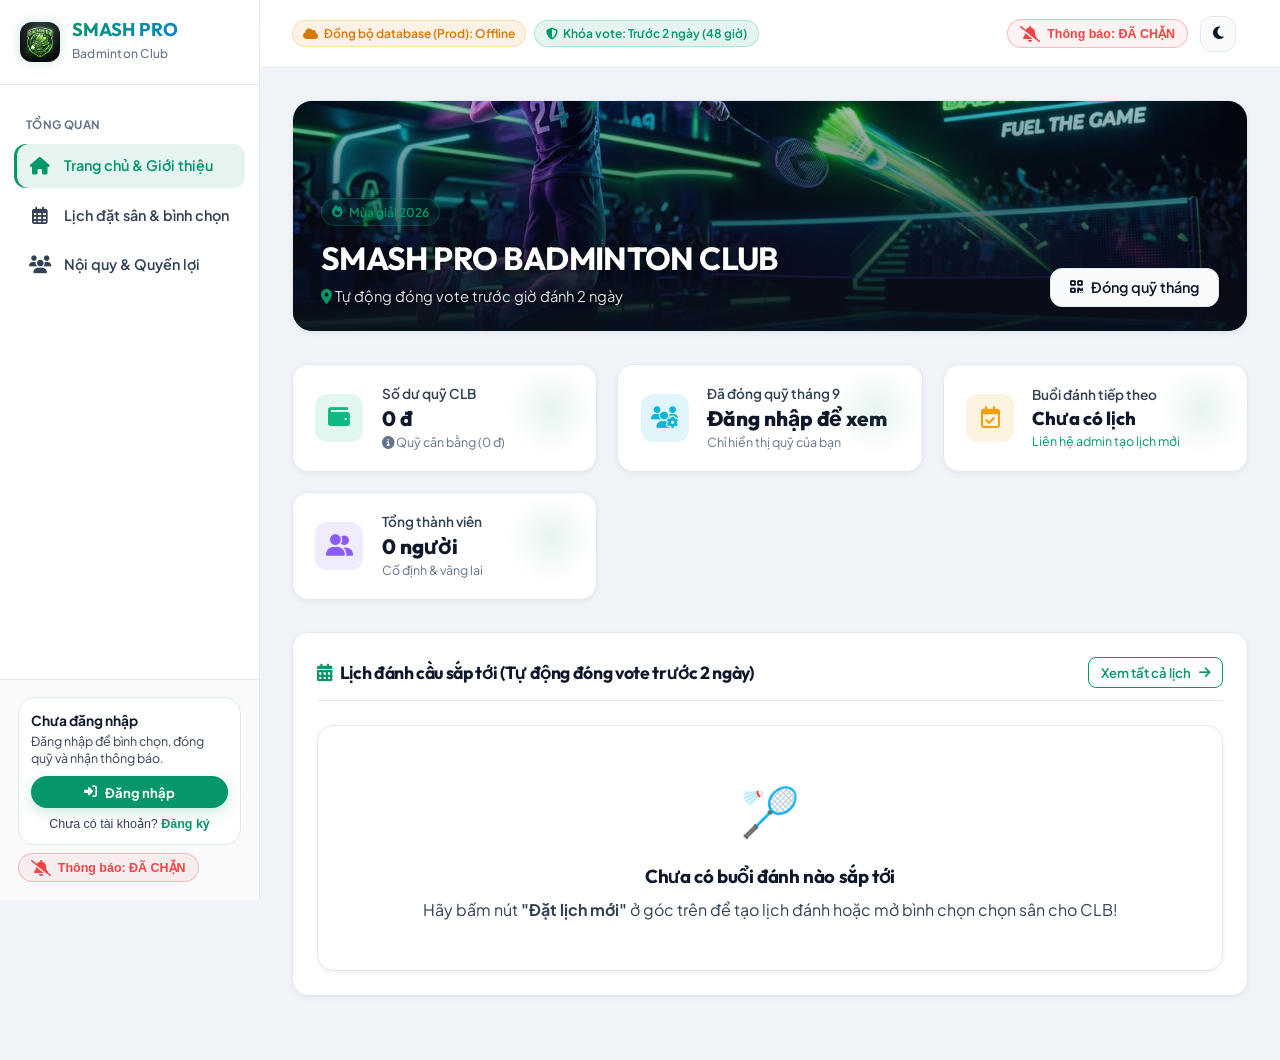
==== commit c5530106: "Auto sync: 2026-10-12 21:41:20" ====
--- a/index.html
+++ b/index.html
@@ -48,7 +48,7 @@
 
   <!-- Application Stylesheets -->
   <!-- BUNDLE:CSS:START -->
-  <link rel="stylesheet" href="css/bundle.css?v=8fcd9960da">
+  <link rel="stylesheet" href="css/bundle.css?v=98480ecbb5">
   <!-- BUNDLE:CSS:END -->
 </head>
 <body>
@@ -125,11 +125,7 @@
             </div>
           </div>
         </div>
-        <div id="sidebar-auth-btn-wrapper">
-          <button class="btn btn-primary btn-sm w-full" style="justify-content: center;" onclick="App.showAuthModal('login')">
-            <i class="fas fa-sign-in-alt"></i> Đăng nhập / Đăng ký
-          </button>
-        </div>
+        <div id="sidebar-auth-btn-wrapper"></div>
 
         <!-- Notification Toggle Button -->
         <div id="notif-toggle-sidebar" style="margin-top: 0.5rem;"></div>
@@ -166,19 +162,15 @@
 
           <!-- Current User Profile & Login/Logout in Header -->
           <div class="flex items-center gap-2 sm:gap-3 user-card-clickable" id="header-user-section" onclick="App.handleHeaderUserClick()" title="Hồ sơ người dùng" style="border-left: 1px solid var(--border-color); padding-left: 0.75rem; cursor: pointer; border-radius: var(--radius-md); padding-top: 0.2rem; padding-bottom: 0.2rem;">
-            <div style="position: relative;">
+            <div class="hdr-user-avatar" style="position: relative;">
               <img id="header-user-avatar" class="avatar" src="https://ui-avatars.com/api/?name=Khach&background=64748b&color=fff" alt="Avatar" style="object-fit: cover;">
               <span id="header-user-edit-dot" style="display: none; position: absolute; bottom: -2px; right: -2px; width: 13px; height: 13px; background: var(--primary); color: #fff; border-radius: 50%; font-size: 7px; display: flex; align-items: center; justify-content: center; border: 1.5px solid var(--bg-card);"><i class="fas fa-pen"></i></span>
             </div>
-            <div class="hidden sm:block" style="line-height: 1.2;">
+            <div class="hidden sm:block hdr-user-meta" style="line-height: 1.2;">
               <div id="header-user-name" class="font-bold" style="font-size: 0.88rem;">Khách vãng lai</div>
               <span id="header-user-role" class="badge badge-neutral" style="font-size: 0.68rem; margin-top: 0.15rem;">Chưa đăng nhập</span>
             </div>
-            <div id="header-auth-btn-wrapper">
-              <button class="btn btn-primary btn-sm" onclick="App.showAuthModal('login'); event.stopPropagation();" title="Đăng nhập tài khoản" style="padding: 0.4rem 0.65rem;">
-                <i class="fas fa-sign-in-alt"></i> <span class="hidden md:inline">Đăng nhập</span>
-              </button>
-            </div>
+            <div id="header-auth-btn-wrapper"></div>
           </div>
         </div>
       </header>
@@ -1327,7 +1319,7 @@
 
   <!-- Core App Scripts (?v=: đổi khi phát hành để thiết bị cũ không chạy mã đồng bộ cũ trong bộ nhớ đệm) -->
   <!-- BUNDLE:JS:START -->
-  <script src="js/bundle.js?v=6c745fc7d9"></script>
+  <script src="js/bundle.js?v=cb5b8c639d"></script>
   <!-- BUNDLE:JS:END -->
 
 </body>
--- a/css/bundle.css
+++ b/css/bundle.css
@@ -1301,6 +1301,23 @@
 .auth-side-actions { display: grid; grid-template-columns: 1fr 1fr; gap: 0.5rem; }
 .auth-side-actions .btn { justify-content: center; border-radius: 999px; font-weight: 700; }
 
+/* ===== Bố trí nút Đăng nhập / Đăng ký cho khách: mỗi màn hình chỉ có MỘT nơi đăng nhập chính ===== */
+/* Bỏ các quy tắc cũ của hai nút song song */
+.auth-pill-secondary, .auth-side-actions { display: none; }
+/* Thanh đầu trang: khách không có "hồ sơ" nên không hiện ảnh/tên KH */
+body.is-guest .hdr-user-avatar, body.is-guest .hdr-user-meta { display: none !important; }
+body.is-guest #header-user-section { border-left: 0 !important; padding-left: 0 !important; }
+/* Thẻ khách ở thanh bên */
+.guest-card { display: flex; flex-direction: column; gap: 0.55rem; padding: 0.8rem; border: 1px solid var(--border-color); border-radius: var(--radius-lg); background: var(--bg-card); }
+.guest-card-text { display: flex; flex-direction: column; gap: 0.15rem; font-size: 0.78rem; color: var(--text-secondary); line-height: 1.4; }
+.guest-card-text b { font-size: 0.86rem; color: var(--text-main); }
+.guest-card-btn { width: 100%; justify-content: center; border-radius: 999px; font-weight: 700; }
+.guest-card-link { background: none; border: 0; padding: 0; cursor: pointer; font-size: 0.78rem; color: var(--text-secondary); text-align: center; }
+.guest-card-link b { color: var(--primary); }
+.guest-card-link:hover b { text-decoration: underline; }
+/* Màn hình rộng (thanh bên luôn hiện): nút đăng nhập ở thanh đầu trang bị ẩn để khỏi trùng với thanh bên */
+@media (min-width: 993px) { body.is-guest #header-auth-btn-wrapper { display: none; } }
+
 /* ===== css/schedule.css ===== */
 /* Schedule, Monthly Calendar & Interactive Session Popover */
 
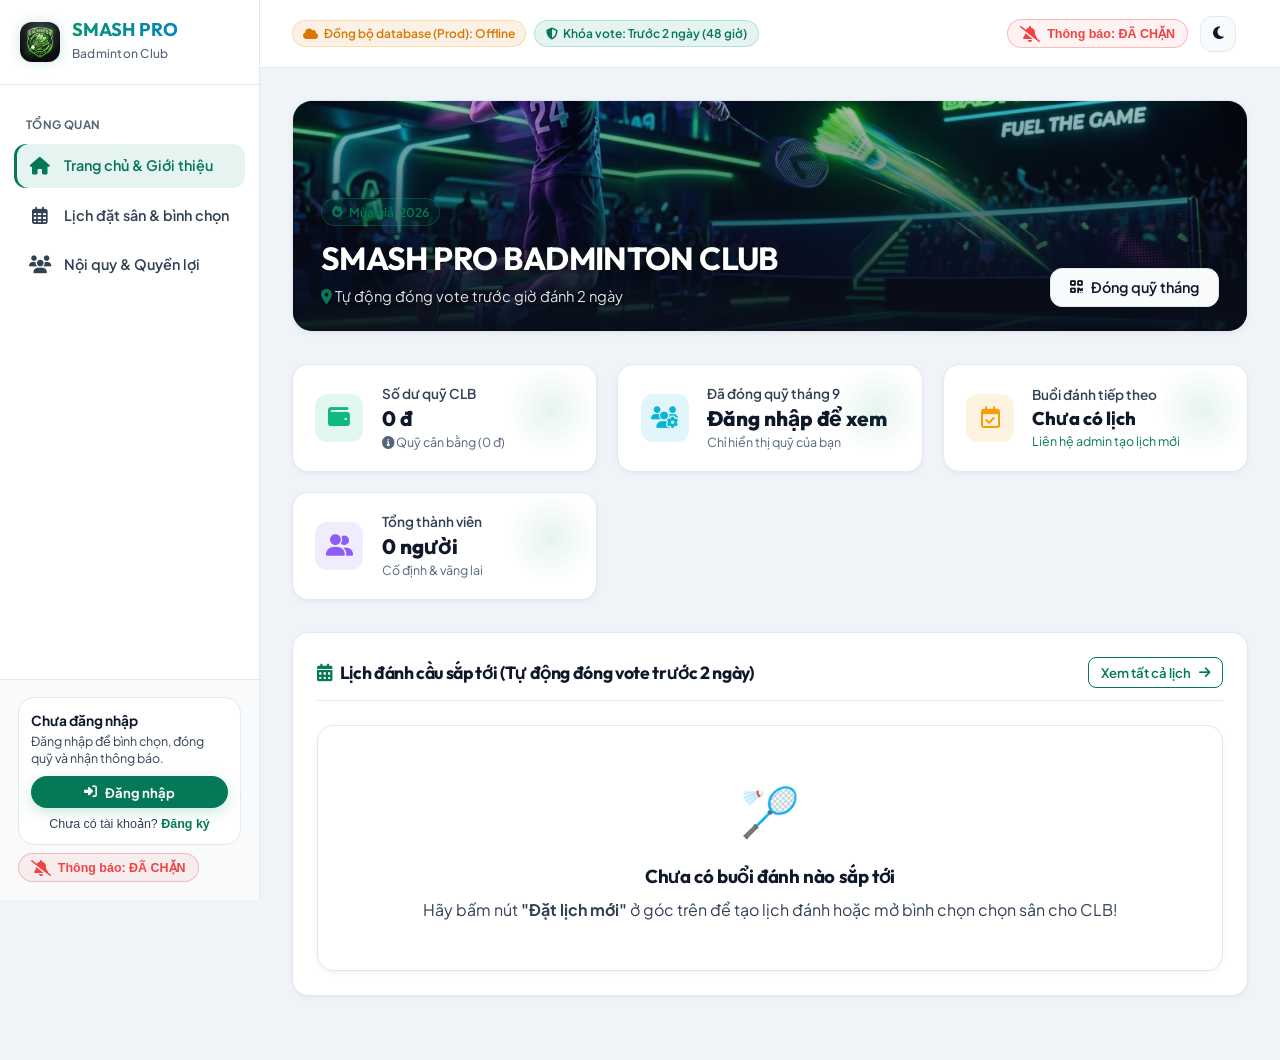
==== commit fed8c98b: "Auto sync: 2026-10-14 00:01:12" ====
--- a/index.html
+++ b/index.html
@@ -48,10 +48,11 @@
 
   <!-- Application Stylesheets -->
   <!-- BUNDLE:CSS:START -->
-  <link rel="stylesheet" href="css/bundle.css?v=98480ecbb5">
+  <link rel="stylesheet" href="css/bundle.css?v=dd82ff5d28">
   <!-- BUNDLE:CSS:END -->
 </head>
 <body>
+  <a href="#main-content" class="skip-link">Bỏ qua tới nội dung chính</a>
 
   <div class="app-container">
     <!-- Sidebar Backdrop for Mobile -->
@@ -98,8 +99,8 @@
         </a>
 
         <!-- Admin Only Tools -->
-        <div class="nav-section-title admin-only">Quản trị CLB</div>
-        <a href="#bill-splitter" class="nav-link admin-only" data-tab="bill-splitter">
+        <div class="nav-section-title admin-only" data-perm="any">Quản trị CLB</div>
+        <a href="#bill-splitter" class="nav-link admin-only" data-perm="finance" data-tab="bill-splitter">
           <i class="fas fa-calculator"></i>
           <span>Chia tiền sân (Admin)</span>
         </a>
@@ -133,7 +134,7 @@
     </aside>
 
     <!-- Main Content Area -->
-    <main class="main-content">
+    <main class="main-content" id="main-content">
       <!-- Top Sticky Header -->
       <header class="top-header">
         <div class="flex items-center gap-3">
@@ -198,7 +199,7 @@
                   </p>
                 </div>
                 <div class="flex gap-2" style="flex-shrink: 0;">
-                  <button class="btn btn-primary admin-only" onclick="ScheduleModule.openAddSessionModal()">
+                  <button class="btn btn-primary admin-only" data-perm="schedule" onclick="ScheduleModule.openAddSessionModal()">
                     <i class="fas fa-plus"></i> Đặt lịch mới
                   </button>
                   <button class="btn btn-secondary" onclick="App.openTab('fund')">
@@ -285,7 +286,7 @@
               </p>
             </div>
             <div class="sched-header-action">
-              <button class="btn btn-primary btn-sm admin-only" onclick="ScheduleModule.openAddSessionModal()">
+              <button class="btn btn-primary btn-sm admin-only" data-perm="schedule" onclick="ScheduleModule.openAddSessionModal()">
                 <i class="fas fa-plus-circle"></i> <span>Đặt lịch mới</span>
               </button>
             </div>
@@ -322,7 +323,10 @@
           <div class="schedule-controls-bar">
             <!-- View Mode Switcher -->
             <div class="view-mode-toggle">
-              <button class="view-mode-btn active" data-view="calendar" onclick="ScheduleModule.switchViewMode('calendar')">
+              <button class="view-mode-btn active" data-view="week" onclick="ScheduleModule.switchViewMode('week')">
+                <i class="fas fa-calendar-week"></i> <span>Tuần này</span>
+              </button>
+              <button class="view-mode-btn" data-view="calendar" onclick="ScheduleModule.switchViewMode('calendar')">
                 <i class="far fa-calendar-alt"></i> <span>Lịch tháng</span>
               </button>
               <button class="view-mode-btn" data-view="cards" onclick="ScheduleModule.switchViewMode('cards')">
@@ -358,10 +362,10 @@
               </div>
 
               <div class="calendar-nav-buttons">
-                <button class="calendar-nav-btn" onclick="ScheduleModule.prevMonth()" title="Tháng trước">
+                <button class="calendar-nav-btn" onclick="ScheduleModule.calNav(-1)" title="Kỳ trước">
                   <i class="fas fa-chevron-left"></i>
                 </button>
-                <button class="calendar-nav-btn" onclick="ScheduleModule.nextMonth()" title="Tháng sau">
+                <button class="calendar-nav-btn" onclick="ScheduleModule.calNav(1)" title="Kỳ sau">
                   <i class="fas fa-chevron-right"></i>
                 </button>
               </div>
@@ -418,7 +422,7 @@
               </p>
             </div>
             <div class="tab-header-actions">
-              <button class="btn btn-outline-primary btn-sm admin-only" onclick="FundModule.openSetFeeModal()" title="Admin: Cài đặt số tiền cần đóng quỹ mỗi tháng">
+              <button class="btn btn-outline-primary btn-sm admin-only" data-perm="finance" onclick="FundModule.openSetFeeModal()" title="Admin: Cài đặt số tiền cần đóng quỹ mỗi tháng">
                 <i class="fas fa-cog"></i> <span>Cài đặt mức quỹ</span>
               </button>
               <button class="btn btn-primary btn-sm" onclick="FundModule.openPaymentModal((AppStorage.getCurrentUser() && AppStorage.getCurrentUser().id) || '')">
@@ -426,6 +430,9 @@
               </button>
               <button class="btn btn-secondary btn-sm" onclick="FundModule.sendReminderMessage()">
                 <i class="fas fa-bell"></i> <span>Nhắc quỹ</span>
+              </button>
+              <button class="btn btn-secondary btn-sm admin-only" data-perm="finance" onclick="FundModule.exportDuesCSV()" title="Xuất báo cáo quỹ tháng ra CSV">
+                <i class="fas fa-file-csv"></i> <span>Xuất CSV</span>
               </button>
             </div>
           </div>
@@ -615,10 +622,10 @@
               </p>
             </div>
             <div class="settings-action-grid">
-              <button class="btn btn-primary btn-sm admin-only" onclick="MembersModule.openAddMemberModal()" title="Thêm thành viên mới vào CLB">
+              <button class="btn btn-primary btn-sm admin-only" data-perm="members" onclick="MembersModule.openAddMemberModal()" title="Thêm thành viên mới vào CLB">
                 <i class="fas fa-user-plus"></i> <span>Thêm thành viên</span>
               </button>
-              <button class="btn btn-secondary btn-sm admin-only" onclick="MembersModule.copyMemberList()" title="Sao chép danh bạ thành viên gửi Zalo">
+              <button class="btn btn-secondary btn-sm admin-only" data-perm="members" onclick="MembersModule.copyMemberList()" title="Sao chép danh bạ thành viên gửi Zalo">
                 <i class="fas fa-copy"></i> <span>Sao chép SĐT</span>
               </button>
             </div>
@@ -805,6 +812,9 @@
           <!-- Bản sao lưu dữ liệu trên thiết bị (Ban quản trị) -->
           <div id="device-backups-panel" class="admin-only"></div>
 
+          <!-- Vai trò & quyền (chỉ Admin) -->
+          <div id="roles-panel" class="admin-only"></div>
+
           <div class="responsive-2col-layout">
             <!-- Club Config Form -->
             <div class="card">
@@ -899,8 +909,8 @@
                 <div class="form-group" style="background: var(--bg-input); padding: 1rem; border-radius: var(--radius-md); border: 1px solid var(--border-color);">
                   <div style="display: flex; align-items: center; justify-content: space-between; gap: 0.75rem;">
                     <div>
-                      <div class="font-bold" style="font-size: 0.92rem;"><i class="fas fa-stopwatch text-primary"></i> Tự động mở bình chọn</div>
-                      <div class="text-secondary" style="font-size: 0.78rem;">Khi tạo buổi đánh, mặc định hẹn giờ mở vote và thông báo cho thành viên đúng giờ.</div>
+                      <div class="font-bold" style="font-size: 0.92rem;"><i class="fas fa-stopwatch text-primary"></i> Giờ mở bình chọn mặc định (buổi tạo tay)</div>
+                      <div class="text-secondary" style="font-size: 0.78rem;">Chỉ điền sẵn giờ mở vote khi bạn tạo buổi thủ công. Buổi lặp lại hằng tuần/tháng nên dùng <b>Lịch bình chọn tự động</b> (mỗi lịch có quy tắc riêng). Có thể chỉnh giờ riêng cho từng buổi.</div>
                     </div>
                     <label class="switch">
                       <input type="checkbox" id="set-auto-vote-open">
@@ -965,6 +975,16 @@
                   <div style="display: grid; grid-template-columns: repeat(auto-fit, minmax(220px, 1fr)); gap: 0.4rem 1rem; margin-top: 0.75rem; font-size: 0.85rem;">
                     <label><input type="checkbox" id="set-email-vote-open" checked> Mở bình chọn</label>
                     <label><input type="checkbox" id="set-email-booked" checked> Đặt sân thành công (người đã vote)</label>
+                    <label><input type="checkbox" id="set-email-due"> Nhắc đóng quỹ tháng, từ ngày
+                      <select id="set-email-due-day" class="form-select" style="display: inline-block; width: auto; padding: 0.1rem 1.6rem 0.1rem 0.4rem; margin: 0 0.25rem;">
+                        <option value="5">5</option><option value="10" selected>10</option><option value="15">15</option><option value="20">20</option><option value="25">25</option>
+                      </select>(chỉ người chưa đóng)
+                    </label>
+                    <label><input type="checkbox" id="set-email-court-full" checked> Đủ người cho số sân (báo người mở vote), từ
+                      <select id="set-email-court-per" class="form-select" style="display: inline-block; width: auto; padding: 0.1rem 1.6rem 0.1rem 0.4rem; margin: 0 0.25rem;">
+                        <option value="4">4</option><option value="5">5</option><option value="6" selected>6</option><option value="7">7</option><option value="8">8</option>
+                      </select>người/sân
+                    </label>
                     <label><input type="checkbox" id="set-email-cancelled" checked> Hủy buổi (người đã vote)</label>
                     <label><input type="checkbox" id="set-email-fixed-request" checked> Yêu cầu thành viên cố định (gửi Ban quản trị)</label>
                     <label><input type="checkbox" id="set-email-fixed-result" checked> Kết quả duyệt (gửi người yêu cầu)</label>
@@ -1302,11 +1322,11 @@
   </div>
 
   <!-- Global Modal Dialog Overlay -->
-  <div class="modal-overlay" id="global-modal-overlay">
+  <div class="modal-overlay" id="global-modal-overlay" role="dialog" aria-modal="true" aria-labelledby="global-modal-title">
     <div class="modal-dialog" id="global-modal-dialog">
       <div class="modal-header">
         <h3 class="modal-title" id="global-modal-title">Tiêu đề</h3>
-        <button style="background: none; border: none; color: var(--text-muted); cursor: pointer; font-size: 1.25rem;" onclick="App.closeModal()">&times;</button>
+        <button type="button" aria-label="Đóng hộp thoại" style="background: none; border: none; color: var(--text-muted); cursor: pointer; font-size: 1.25rem;" onclick="App.closeModal()">&times;</button>
       </div>
       <div class="modal-body" id="global-modal-body">
         <!-- Injected dynamically -->
@@ -1319,7 +1339,7 @@
 
   <!-- Core App Scripts (?v=: đổi khi phát hành để thiết bị cũ không chạy mã đồng bộ cũ trong bộ nhớ đệm) -->
   <!-- BUNDLE:JS:START -->
-  <script src="js/bundle.js?v=cb5b8c639d"></script>
+  <script src="js/bundle.js?v=65042051d6"></script>
   <!-- BUNDLE:JS:END -->
 
 </body>
--- a/css/bundle.css
+++ b/css/bundle.css
@@ -1,8 +1,8 @@
 /* ===== css/variables.css ===== */
 :root {
   /* Brand & Sports Emerald-Cyan Palette */
-  --primary: #059669;
-  --primary-hover: #047857;
+  --primary: #047857;
+  --primary-hover: #065f46;
   --primary-light: rgba(5, 150, 105, 0.1);
   --primary-glow: rgba(5, 150, 105, 0.22);
   --primary-gradient: linear-gradient(135deg, #059669 0%, #0284c7 100%);
@@ -39,7 +39,7 @@
 
   --text-main: #0f172a;
   --text-secondary: #334155;
-  --text-muted: #64748b;
+  --text-muted: #56657a;
   --text-inverse: #ffffff;
 
   --shadow-sm: 0 2px 6px rgba(15, 23, 42, 0.04), 0 1px 2px rgba(15, 23, 42, 0.03);
@@ -1317,6 +1317,9 @@
 .guest-card-link:hover b { text-decoration: underline; }
 /* Màn hình rộng (thanh bên luôn hiện): nút đăng nhập ở thanh đầu trang bị ẩn để khỏi trùng với thanh bên */
 @media (min-width: 993px) { body.is-guest #header-auth-btn-wrapper { display: none; } }
+.skip-link { position: absolute; left: -999px; top: 0; z-index: 10001; background: var(--primary); color: #fff; padding: 0.5rem 1rem; border-radius: 0 0 8px 0; }
+.skip-link:focus { left: 0; }
+:focus-visible { outline: 2px solid var(--primary); outline-offset: 2px; }
 
 /* ===== css/schedule.css ===== */
 /* Schedule, Monthly Calendar & Interactive Session Popover */
@@ -2553,6 +2556,10 @@
   }
 }
 
+/* Lịch tuần: một hàng 7 ô, cao hơn để chứa nhiều buổi */
+.calendar-days-grid.is-week .calendar-day-cell.week-cell { min-height: 220px; }
+@media (max-width: 768px) { .calendar-days-grid.is-week .calendar-day-cell.week-cell { min-height: 150px; } }
+
 /* ===== css/voting.css ===== */
 /* Voting Modal and Poll Elements */
 .vote-options-grid {
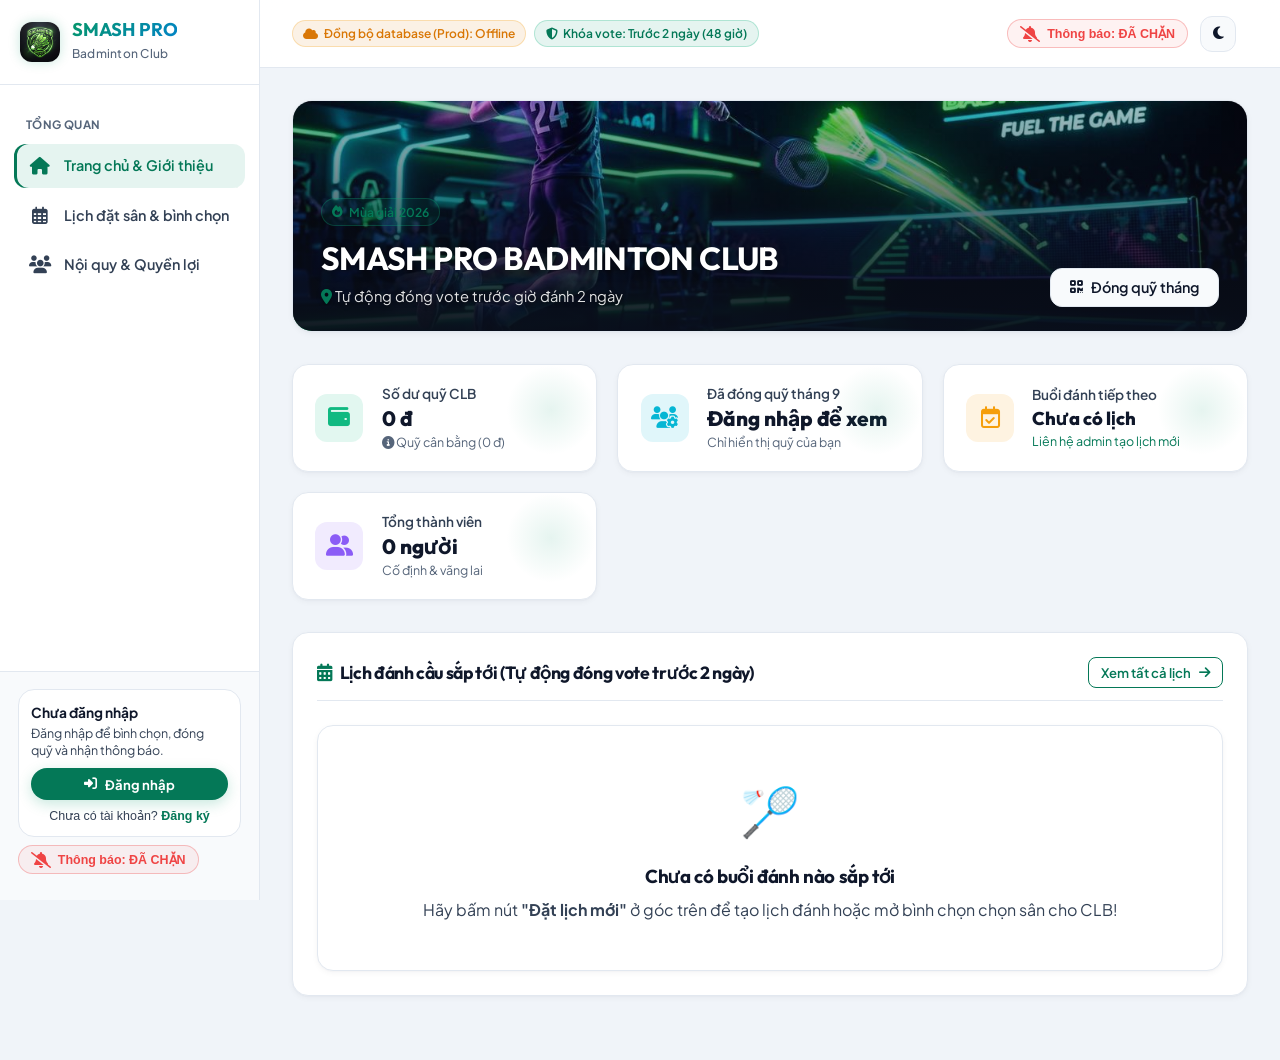
==== commit 80775392: "Auto sync: 2026-10-26 08:42:13" ====
--- a/index.html
+++ b/index.html
@@ -2,6 +2,9 @@
 <html lang="vi" data-theme="light">
 <head>
   <meta charset="UTF-8">
+  <!-- Siết nhẹ CSP: cấm <object>/<embed>, khóa <base> và đích gửi form (các nguồn script bên thứ ba đã ghim phiên bản + SRI) -->
+  <meta http-equiv="Content-Security-Policy" content="object-src 'none'; base-uri 'self'; form-action 'self'">
+  <meta name="referrer" content="strict-origin-when-cross-origin">
   <meta name="viewport" content="width=device-width, initial-scale=1.0">
   <!-- Anti-FOUC Theme Initialization (Browser & User-Personalized Instant Loading) -->
   <script>
@@ -38,13 +41,13 @@
   <link href="https://fonts.googleapis.com/css2?family=Outfit:wght@400;500;600;700;800&family=Plus+Jakarta+Sans:wght@300;400;500;600;700;800&display=swap" rel="stylesheet">
 
   <!-- Font Awesome 6 Icons -->
-  <link rel="stylesheet" href="https://cdnjs.cloudflare.com/ajax/libs/font-awesome/6.4.0/css/all.min.css">
+  <link rel="stylesheet" href="https://cdnjs.cloudflare.com/ajax/libs/font-awesome/6.4.0/css/all.min.css" integrity="sha384-iw3OoTErCYJJB9mCa8LNS2hbsQ7M3C0EpIsO/H5+EGAkPGc6rk+V8i04oW/K5xq0" crossorigin="anonymous">
 
   <!-- Chart.js for Financial Analytics -->
-  <script defer src="https://cdn.jsdelivr.net/npm/chart.js"></script>
+  <script defer src="https://cdn.jsdelivr.net/npm/chart.js@4.4.1/dist/chart.umd.js" integrity="sha384-dug+JxfBvklEQdJ4AYuBBAIScUz0bVN73xpy273gcAwHjb3qI0fXmuYNaNfdyYJG" crossorigin="anonymous"></script>
 
   <!-- Canvas Confetti for Payment Success -->
-  <script defer src="https://cdn.jsdelivr.net/npm/canvas-confetti@1.6.0/dist/confetti.browser.min.js"></script>
+  <script defer src="https://cdn.jsdelivr.net/npm/canvas-confetti@1.6.0/dist/confetti.browser.min.js" integrity="sha384-HAH79XdRvHr6axVGh4xQWVCp14kcd32bNk4Xu0sHDHtFQ42n6BAM8ykvB47dGz6D" crossorigin="anonymous"></script>
 
   <!-- Application Stylesheets -->
   <!-- BUNDLE:CSS:START -->
@@ -130,6 +133,7 @@
 
         <!-- Notification Toggle Button -->
         <div id="notif-toggle-sidebar" style="margin-top: 0.5rem;"></div>
+        <div id="install-app-wrapper" style="margin-top: 0.5rem;"></div>
       </div>
     </aside>
 
@@ -271,6 +275,9 @@
               <!-- Dynamically loaded -->
             </div>
           </div>
+
+          <!-- Chuyên cần (tiện ích) -->
+          <div id="dashboard-attendance"></div>
         </div>
 
         <!-- TAB 2: SCHEDULE & VOTING -->
@@ -341,6 +348,9 @@
               </button>
               <button class="filter-tab" data-filter="past" onclick="ScheduleModule.setFilter('past', this)">
                 <i class="fas fa-history"></i> <span>Đã kết thúc</span>
+              </button>
+              <button class="filter-tab member-fixed-only" data-filter="mine" onclick="ScheduleModule.setFilter('mine', this)" title="Các buổi sắp tới mà bạn đã bình chọn đi">
+                <i class="fas fa-user-check"></i> <span>Của tôi</span>
               </button>
               <button class="filter-tab" data-filter="all" onclick="ScheduleModule.setFilter('all', this)">
                 <i class="fas fa-list"></i> <span>Tất cả</span>
@@ -1165,7 +1175,7 @@
                   <div class="responsive-form-row">
                     <div class="form-group">
                       <label class="form-label font-bold">Mật khẩu mới *</label>
-                      <input type="password" id="set-admin-new-pwd" class="form-control" required placeholder="Tối thiểu 6 ký tự...">
+                      <input type="password" id="set-admin-new-pwd" class="form-control" required placeholder="Tối thiểu 8 ký tự...">
                     </div>
                     <div class="form-group">
                       <label class="form-label font-bold">Nhập lại mật khẩu mới *</label>
@@ -1250,7 +1260,7 @@
 
           <label class="auth-check">
             <input type="checkbox" id="auth-login-remember" name="remember" checked>
-            <span>Ghi nhớ đăng nhập</span>
+            <span>Duy trì đăng nhập trên thiết bị này <small class="text-secondary" style="display: block; font-weight: 400;">Không phải đăng nhập lại (tối đa 30 ngày; Ban quản trị 7 ngày). Chỉ bật trên máy của bạn.</small></span>
           </label>
 
           <button type="submit" class="btn btn-primary auth-submit">Đăng nhập</button>
@@ -1278,13 +1288,13 @@
           <label class="auth-label" for="auth-reg-password">Mật khẩu</label>
           <div class="auth-field">
             <i class="fas fa-lock"></i>
-            <input type="password" id="auth-reg-password" name="new-password" class="form-control" autocomplete="new-password" placeholder="Tối thiểu 6 ký tự" required oninput="App.validatePasswordPolicy()">
+            <input type="password" id="auth-reg-password" name="new-password" class="form-control" autocomplete="new-password" placeholder="Tối thiểu 8 ký tự" required oninput="App.validatePasswordPolicy()">
             <button type="button" class="password-toggle-btn" onclick="App.togglePasswordVisibility('auth-reg-password', this)" aria-label="Hiện mật khẩu"><i class="fas fa-eye"></i></button>
           </div>
           <!-- Quy định mật khẩu (một dòng gọn) -->
           <div class="pwd-rules-box" id="auth-pwd-rules-box">
             <div class="pwd-rules-title"><i class="fas fa-shield-alt"></i> Quy định đặt mật khẩu:</div>
-            <div class="pwd-indicator" id="pwd-len-check"><i class="fas fa-circle-notch"></i> Từ 6 ký tự</div>
+            <div class="pwd-indicator" id="pwd-len-check"><i class="fas fa-circle-notch"></i> Từ 8 ký tự</div>
             <div class="pwd-indicator" id="pwd-space-check"><i class="fas fa-circle-notch"></i> Không có dấu cách</div>
           </div>
 
@@ -1339,7 +1349,7 @@
 
   <!-- Core App Scripts (?v=: đổi khi phát hành để thiết bị cũ không chạy mã đồng bộ cũ trong bộ nhớ đệm) -->
   <!-- BUNDLE:JS:START -->
-  <script src="js/bundle.js?v=65042051d6"></script>
+  <script src="js/bundle.js?v=f9ad741105"></script>
   <!-- BUNDLE:JS:END -->
 
 </body>
